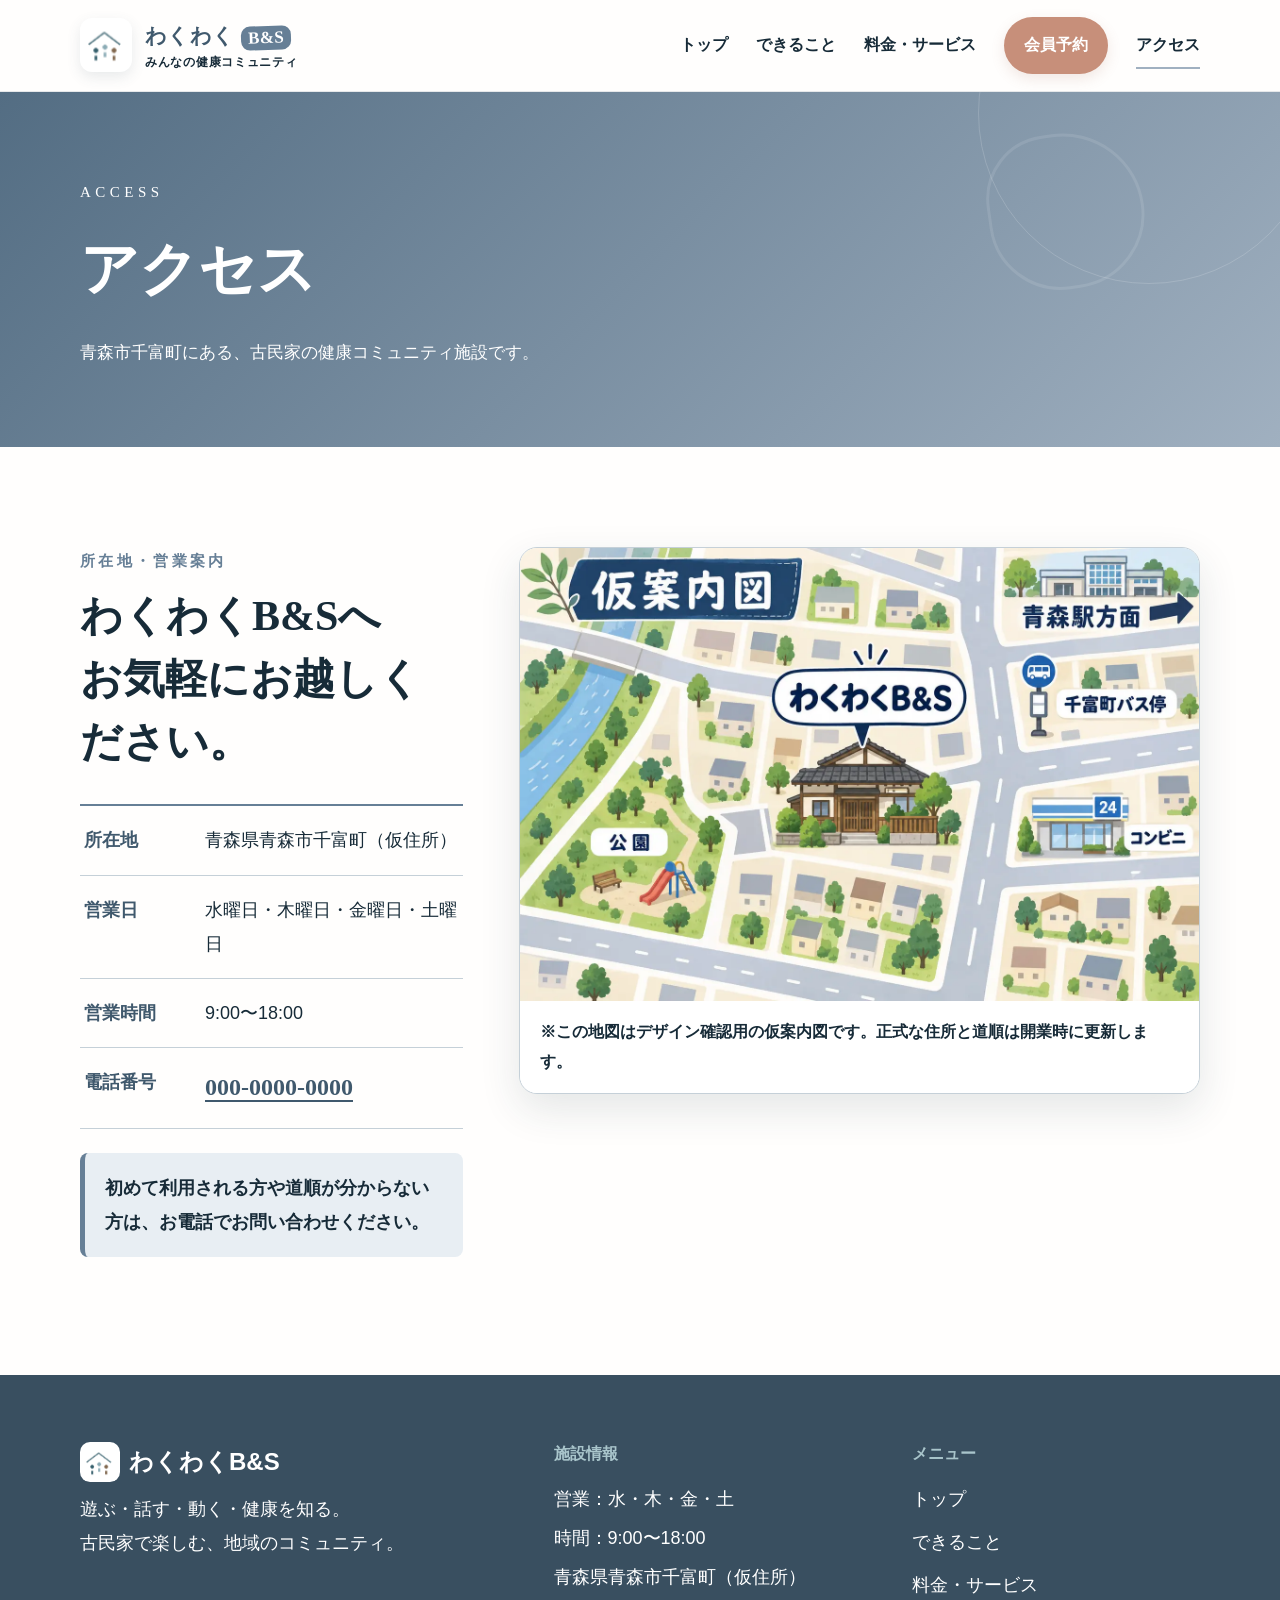
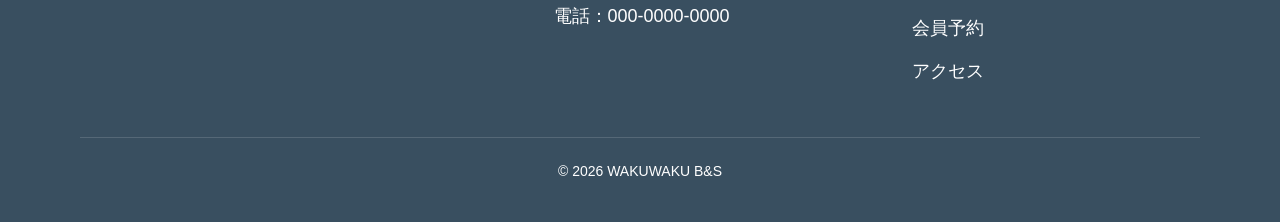
==== access.html @ cbdeb1fb "v3" ====
<!doctype html><html lang="ja"><head><meta charset="utf-8"><meta name="viewport" content="width=device-width,initial-scale=1"><meta name="description" content="わくわくB&Sへのアクセス、所在地、営業日時のご案内。"><title>アクセス｜わくわくB&S</title><link rel="icon" type="image/png" href="images/logo.png"><link rel="stylesheet" href="css/style.css"></head><body data-page="access"><a class="skip-link" href="#main">本文へ移動</a><header id="siteHeader"></header><main id="main">
  <section class="page-hero"><div class="wrap"><p>ACCESS</p><h1>アクセス</h1><span>青森市千富町にある、古民家の健康コミュニティ施設です。</span></div></section>
  <section class="section wrap access-layout">
    <div class="access-copy"><p class="eyebrow">所在地・営業案内</p><h2>わくわくB&Sへ<br>お気軽にお越しください。</h2>
      <dl class="access-info"><div><dt>所在地</dt><dd>青森県青森市千富町（仮住所）</dd></div><div><dt>営業日</dt><dd>水曜日・木曜日・金曜日・土曜日</dd></div><div><dt>営業時間</dt><dd>9:00〜18:00</dd></div><div><dt>電話番号</dt><dd><a class="access-phone" href="tel:0000000000">000-0000-0000</a></dd></div></dl>
      <p class="access-note">初めて利用される方や道順が分からない方は、お電話でお問い合わせください。</p>
    </div>
    <figure class="access-map"><img src="images/access-map.webp" alt="わくわくB&Sの仮案内図。青森駅方面、千富町バス停、コンビニ、公園を目印として表示"><figcaption>※この地図はデザイン確認用の仮案内図です。正式な住所と道順は開業時に更新します。</figcaption></figure>
  </section>
</main><footer id="siteFooter"></footer><script src="js/main.js"></script></body></html>
---- css/style.css ----
:root{--blue:#6f9faf;--blue-dark:#315e6d;--blue-deep:#214653;--blue-pale:#dcebee;--cream:#f6f1e7;--paper:#fffdf8;--brown:#694f3c;--ink:#26363a;--muted:#657579;--line:#d9dedb;--radius:18px;--shadow:0 15px 40px rgba(36,58,63,.12);--wrap:min(1120px,calc(100% - 40px))}*{box-sizing:border-box}html{scroll-behavior:smooth}body{margin:0;color:var(--ink);background:var(--paper);font-family:"Yu Gothic","Hiragino Kaku Gothic ProN",Meiryo,sans-serif;font-size:16px;line-height:1.8}img{max-width:100%;display:block}a{color:inherit;text-decoration:none}button,input,select,textarea{font:inherit}.wrap{width:var(--wrap);margin-inline:auto}.skip-link{position:fixed;z-index:999;left:16px;top:-80px;background:#fff;padding:12px 18px}.skip-link:focus{top:12px}.site-header{height:92px;background:rgba(255,253,248,.96);display:flex;align-items:center;position:relative;z-index:50;border-bottom:1px solid rgba(49,94,109,.1)}.header-inner{width:var(--wrap);margin:auto;display:flex;align-items:center;gap:32px}.logo{display:flex;align-items:center;gap:11px;margin-right:auto;color:var(--blue-deep)}.logo-mark{width:45px;height:45px;border-radius:14px;background:var(--blue);display:grid;place-items:center;color:#fff;font-weight:700;font-size:21px}.logo strong{font-size:20px;letter-spacing:.03em}.logo small{display:block;font-size:10px;color:var(--muted);line-height:1.2;letter-spacing:.08em}.global-nav{display:flex;align-items:center;gap:28px}.global-nav a{font-weight:700;font-size:15px;position:relative;white-space:nowrap}.global-nav a::after{content:"";height:2px;background:var(--blue);position:absolute;left:0;right:100%;bottom:-8px;transition:.25s}.global-nav a:hover::after,.global-nav a[aria-current="page"]::after{right:0}.header-reserve{background:var(--blue-dark);color:#fff!important;padding:13px 20px;border-radius:999px}.header-reserve::after{display:none}.menu-toggle{display:none;border:0;background:transparent;width:48px;height:48px;font-size:24px}.hero{height:calc(100vh - 92px);min-height:650px;max-height:820px;position:relative;overflow:hidden;background:#244}.hero-slide{position:absolute;inset:0;opacity:0;visibility:hidden;transform:scale(1.03);transition:opacity .9s,transform 6s;background-image:linear-gradient(90deg,rgba(16,34,38,.7) 0%,rgba(17,38,43,.32) 43%,rgba(17,38,43,0) 72%),var(--hero);background-size:cover;background-position:center}.hero-slide.is-active{opacity:1;visibility:visible;transform:scale(1)}.hero-copy{width:var(--wrap);margin:auto;padding-top:clamp(130px,19vh,200px);color:#fff}.hero-kicker{font-family:Georgia,serif;font-size:14px;letter-spacing:.35em;margin:0 0 20px;color:#d7eef3}.hero-copy h1,.hero-copy h2{font-family:"Yu Mincho","Hiragino Mincho ProN",serif;font-size:clamp(40px,5vw,68px);font-weight:600;line-height:1.35;letter-spacing:.05em;margin:0 0 22px;text-shadow:0 2px 15px rgba(0,0,0,.25)}.hero-copy p:last-child{font-size:18px;font-weight:600;letter-spacing:.04em}.hero-controls{position:absolute;z-index:3;left:50%;bottom:98px;transform:translateX(-50%);display:flex;align-items:center;gap:18px;color:#fff}.hero-arrow{border:1px solid rgba(255,255,255,.65);width:44px;height:44px;border-radius:50%;background:rgba(18,45,53,.25);color:#fff;font-size:27px;line-height:1;cursor:pointer}.hero-dots{display:flex;gap:9px}.hero-dots button{width:11px;height:11px;border:1px solid #fff;border-radius:50%;background:transparent;padding:0;cursor:pointer}.hero-dots button[aria-selected="true"]{background:#fff}.hero-quick{position:absolute;z-index:4;right:0;bottom:0;display:grid;grid-template-columns:180px 180px 260px;min-height:82px}.hero-quick>div{background:rgba(255,253,248,.94);padding:13px 24px;border-right:1px solid var(--line)}.hero-quick span{display:block;font-size:12px;color:var(--muted)}.hero-quick strong{font-size:16px}.hero-quick>a{display:flex;align-items:center;justify-content:center;gap:24px;background:var(--blue-dark);color:#fff;font-weight:700;font-size:17px}.section{padding:100px 0}.section-heading{margin-bottom:48px}.section-heading p,.eyebrow{margin:0 0 7px;color:var(--blue-dark);font-family:Georgia,serif;font-weight:700;font-size:13px;letter-spacing:.22em}.section-heading h2{font-family:"Yu Mincho","Hiragino Mincho ProN",serif;font-size:clamp(28px,3.2vw,42px);font-weight:600;margin:0;line-height:1.4}.intro-grid{display:grid;grid-template-columns:.8fr 1.2fr;gap:80px;align-items:center}.intro-copy .lead{font-family:"Yu Mincho","Hiragino Mincho ProN",serif;font-size:clamp(28px,3.5vw,46px);font-weight:600;line-height:1.45;margin:0 0 26px}.intro-copy .lead em{color:var(--blue-dark);font-style:normal}.intro-copy>p:not(.lead){color:var(--muted)}.text-link{display:inline-flex;gap:22px;margin-top:15px;color:var(--blue-dark);font-weight:700;border-bottom:1px solid var(--blue);padding-bottom:6px}.four-values{display:grid;grid-template-columns:1fr 1fr;gap:14px}.four-values article{background:var(--cream);padding:30px;border-radius:var(--radius);min-height:190px}.four-values article:nth-child(2),.four-values article:nth-child(3){background:var(--blue-pale)}.four-values b{display:grid;place-items:center;width:44px;height:44px;border-radius:50%;background:var(--blue-dark);color:#fff;font-family:serif;font-size:20px}.four-values h3{margin:14px 0 0;font-size:18px}.four-values p{margin:0;color:var(--muted);font-size:14px}.activity-preview{background:var(--blue-deep);color:#fff;position:relative}.section-heading.light p{color:#b9d8df}.activity-cards{display:grid;grid-template-columns:repeat(3,1fr);gap:20px}.activity-cards article{padding:38px 32px;background:rgba(255,255,255,.08);border:1px solid rgba(255,255,255,.16);border-radius:var(--radius)}.activity-cards span{font-family:Georgia,serif;color:#a9ced6}.activity-cards h3{font-size:21px;margin:14px 0 10px}.activity-cards p{color:#d5e2e4}.center{text-align:center;margin:44px 0 0}.button{display:inline-flex;align-items:center;justify-content:center;min-height:58px;padding:14px 30px;border-radius:999px;border:0;background:var(--blue-dark);color:#fff;font-weight:700;cursor:pointer;box-shadow:0 8px 20px rgba(30,69,80,.18)}.button:hover{background:var(--blue-deep)}.button-light{background:#fff;color:var(--blue-deep)}.news-list{border-top:1px solid var(--line)}.news-list a{display:grid;grid-template-columns:120px 100px 1fr 30px;align-items:center;gap:18px;padding:23px 8px;border-bottom:1px solid var(--line)}.news-list time{font-family:Georgia,serif;color:var(--muted)}.tag{font-size:12px;text-align:center;padding:2px 8px;border:1px solid var(--blue);color:var(--blue-dark);border-radius:999px}.news-list i{font-style:normal;color:var(--blue-dark)}.visit-cta{background:var(--cream);padding:64px 0;border-block:1px solid #e7ddca}.visit-grid{display:flex;align-items:center;justify-content:space-between;gap:40px}.visit-grid p{margin:0;color:var(--blue-dark);font-weight:700}.visit-grid h2{font-family:"Yu Mincho",serif;font-size:34px;margin:5px 0}.visit-grid span{color:var(--muted)}.site-footer{background:#1e363e;color:#dbe5e7;padding:64px 0 24px}.footer-grid{display:grid;grid-template-columns:1.4fr 1fr 1fr;gap:70px}.footer-logo{font-size:24px;font-weight:700;color:#fff}.footer-grid h3{font-size:14px;color:#a9c5cb;margin:0 0 12px}.footer-grid p{margin:0 0 5px}.footer-links{display:grid;gap:9px}.copyright{text-align:center;border-top:1px solid rgba(255,255,255,.14);padding-top:20px;margin-top:48px;font-size:12px;color:#99b0b5}.page-hero{background:linear-gradient(135deg,var(--blue-deep),var(--blue-dark));color:#fff;padding:86px 0 78px;position:relative;overflow:hidden}.page-hero::after{content:"";position:absolute;width:340px;height:340px;border:1px solid rgba(255,255,255,.16);border-radius:50%;right:-40px;top:-150px}.page-hero p{font-family:Georgia,serif;letter-spacing:.3em;color:#b7d8df;margin:0}.page-hero h1{font-family:"Yu Mincho",serif;font-size:clamp(38px,5vw,58px);margin:8px 0 10px}.page-hero span{color:#d9e7e9}.page-intro{max-width:760px;margin:0 auto 68px;text-align:center}.page-intro h2{font-family:"Yu Mincho",serif;font-size:clamp(30px,4vw,44px);line-height:1.5;margin:10px 0 18px}.page-intro>p:last-child{color:var(--muted)}.feature-list{display:grid;gap:22px}.feature-list article{display:grid;grid-template-columns:100px 1fr;gap:24px;padding:38px 42px;background:#fff;border:1px solid var(--line);border-radius:var(--radius);box-shadow:0 8px 24px rgba(37,64,70,.05)}.feature-number{font-family:Georgia,serif;font-size:38px;color:var(--blue)}.feature-list h3{font-size:28px;margin:0 0 10px}.feature-list p{color:var(--muted)}.chip-list{display:flex;flex-wrap:wrap;gap:8px;list-style:none;padding:0;margin:16px 0 0}.chip-list li{background:var(--blue-pale);color:var(--blue-deep);padding:5px 13px;border-radius:999px;font-size:14px}.price-grid{display:grid;grid-template-columns:repeat(3,1fr);gap:20px;align-items:stretch;margin-bottom:28px}.price-grid article{position:relative;text-align:center;border:1px solid var(--line);border-radius:var(--radius);padding:38px 20px;background:#fff}.price-grid article.recommended{border:3px solid var(--blue);transform:translateY(-10px)}.price-grid article>b{position:absolute;top:-15px;left:50%;transform:translateX(-50%);background:var(--blue);color:#fff;padding:3px 18px;border-radius:999px;font-size:13px}.price-grid span{color:var(--muted);font-size:14px}.price-grid h3{margin:7px 0;font-size:22px}.price-grid strong{font-family:Georgia,serif;color:var(--blue-dark);font-size:44px}.price-grid small{font-family:inherit;font-size:16px}.member-card{display:grid;grid-template-columns:1.1fr .9fr;gap:50px;align-items:center;padding:40px 46px;border-radius:var(--radius);background:var(--blue-deep);color:#fff}.member-card h2{font-size:32px;margin:0}.member-card p{color:#cfdee1}.member-price{text-align:right}.member-price strong{display:block;font-size:32px}.member-price small{font-size:15px}.member-price span{color:#bad0d5}.note{text-align:center;color:var(--muted);font-size:14px}.services{background:var(--cream)}.service-grid{display:grid;grid-template-columns:repeat(4,1fr);gap:16px}.service-grid article{background:#fff;padding:30px 24px;border-radius:var(--radius)}.service-grid>article>span{font-size:30px}.service-grid h3{font-size:18px}.service-grid p{color:var(--muted);font-size:15px}.form-layout,.contact-layout{display:grid;grid-template-columns:340px 1fr;gap:60px;align-items:start}.form-guide{position:sticky;top:30px}.form-guide h2{font-family:"Yu Mincho",serif;font-size:34px}.form-guide ol{list-style:none;padding:0;margin:30px 0}.form-guide li{display:flex;gap:14px;margin:20px 0}.form-guide li>b{display:grid;place-items:center;flex:0 0 34px;height:34px;border-radius:50%;background:var(--blue);color:#fff}.form-guide li strong,.form-guide li small{display:block}.form-guide li small{color:var(--muted)}.mini-info{padding:20px;background:var(--blue-pale);border-radius:14px}.mini-info p{margin:5px 0 0}.main-form{background:#fff;border:1px solid var(--line);border-radius:var(--radius);padding:40px;box-shadow:var(--shadow)}.main-form fieldset{border:0;padding:0;margin:0 0 28px}.main-form legend,.main-form>fieldset>legend{font-weight:700;margin-bottom:10px}.radio-row{display:flex;gap:12px}.radio-row label{flex:1;border:1px solid var(--line);padding:14px;border-radius:12px}.field-grid{display:grid;grid-template-columns:1fr 1fr;gap:22px}.field-grid>label{display:grid;gap:6px;font-weight:700}.field-grid .wide{grid-column:1/-1}.field-grid input,.field-grid select,.field-grid textarea{width:100%;border:1px solid #bcc9ca;border-radius:10px;padding:13px 14px;background:#fff}.field-grid input:focus,.field-grid select:focus,.field-grid textarea:focus{outline:3px solid rgba(111,159,175,.25);border-color:var(--blue-dark)}.field-grid em{display:inline;color:#fff;background:#b85a52;border-radius:4px;padding:1px 6px;font-size:11px;font-style:normal;margin-left:5px}.checks{display:flex!important;flex-wrap:wrap;gap:10px 22px}.checks label{font-weight:400}.privacy-note{background:var(--cream);padding:14px 16px;border-radius:10px;color:var(--muted);font-size:14px}.form-button{width:100%}.form-status{text-align:center;color:var(--blue-dark);font-weight:700}.contact-info{padding:30px;background:var(--blue-pale);border-radius:var(--radius)}.phone{display:block;font-family:Georgia,serif;font-size:36px;color:var(--blue-deep);font-weight:700;line-height:1.3}.contact-info dl{margin:30px 0 0}.contact-info dl>div{border-top:1px solid rgba(49,94,109,.2);padding:16px 0}.contact-info dt{font-weight:700}.contact-info dd{margin:3px 0 0;color:var(--muted)}
@media(max-width:960px){.site-header{height:76px}.menu-toggle{display:block}.global-nav{display:none;position:absolute;top:76px;left:0;right:0;background:var(--paper);padding:20px;box-shadow:var(--shadow);flex-direction:column;align-items:stretch}.global-nav.is-open{display:flex}.global-nav a{padding:8px}.hero{height:730px;min-height:0}.hero-slide{background-image:linear-gradient(90deg,rgba(16,34,38,.72),rgba(17,38,43,.12)),var(--hero)}.hero-copy{padding-top:160px}.hero-quick{grid-template-columns:1fr 1fr;left:20px;right:20px}.hero-quick>a{grid-column:1/-1;min-height:58px}.intro-grid{grid-template-columns:1fr;gap:40px}.activity-cards,.price-grid{grid-template-columns:1fr}.price-grid article.recommended{transform:none}.service-grid{grid-template-columns:1fr 1fr}.form-layout,.contact-layout{grid-template-columns:1fr}.form-guide{position:static}.footer-grid{grid-template-columns:1fr 1fr}.footer-grid>div:first-child{grid-column:1/-1}}
@media(max-width:640px){:root{--wrap:calc(100% - 32px)}body{font-size:16px}.logo small{display:none}.logo strong{font-size:17px}.hero{height:690px}.hero-slide{background-position:60% center}.hero-copy{padding-top:110px}.hero-copy h1,.hero-copy h2{font-size:36px}.hero-copy p:last-child{font-size:15px;max-width:300px}.hero-controls{bottom:168px}.hero-quick{grid-template-columns:1fr 1fr;left:0;right:0}.hero-quick>div{padding:10px 14px}.hero-quick strong{font-size:14px}.section{padding:72px 0}.four-values{grid-template-columns:1fr 1fr}.four-values article{padding:20px;min-height:165px}.activity-cards{grid-template-columns:1fr}.news-list a{grid-template-columns:105px 1fr;gap:6px 10px}.news-list .tag{grid-column:2}.news-list strong{grid-column:1/-1}.news-list i{display:none}.visit-grid{align-items:flex-start;flex-direction:column}.visit-grid h2{font-size:28px}.visit-grid .button{width:100%}.footer-grid{grid-template-columns:1fr;gap:36px}.footer-grid>div:first-child{grid-column:auto}.page-hero{padding:60px 0}.feature-list article{grid-template-columns:1fr;padding:28px 24px}.feature-number{font-size:28px}.member-card{grid-template-columns:1fr;padding:30px 24px}.member-price{text-align:left}.service-grid{grid-template-columns:1fr}.field-grid{grid-template-columns:1fr}.main-form{padding:26px 20px}.radio-row{flex-direction:column}.form-layout,.contact-layout{gap:35px}.phone{font-size:30px}}
@media(prefers-reduced-motion:reduce){*,*::before,*::after{scroll-behavior:auto!important;transition:none!important;animation:none!important}}

/* Ver.2 visual refinement: soft blue identity, readable type, gentle accents */
:root{
  --blue:#A0B0C0;
  --blue-dark:#667f96;
  --blue-deep:#40596d;
  --blue-pale:#e8eef3;
  --accent:#c78f7a;
  --accent-dark:#a96f5b;
  --accent-pale:#f4e8e2;
  --cream:#f5f2ec;
  --ink:#2f3e49;
  --muted:#586b78;
  --line:#d6dee4;
}

body{font-size:17px;background:#fffefd}
.site-header{background:rgba(255,254,253,.97);border-bottom-color:rgba(64,89,109,.13)}
.logo{gap:13px}
.logo-mark{width:52px;height:54px;border-radius:12px;background:#fff;box-shadow:0 5px 14px rgba(64,89,109,.12);overflow:hidden;padding:4px;flex:0 0 auto}
.logo-mark img{width:100%;height:100%;object-fit:contain}
.logo-type{display:block}
.logo-type strong{font-size:21px;line-height:1.25;letter-spacing:.02em;font-weight:800}
.logo-type strong em{display:inline-block;font-style:normal;color:#fff;background:var(--blue-dark);padding:1px 7px 2px;border-radius:9px;font-family:Georgia,serif;font-size:17px;transform:rotate(-2deg)}
.logo-type small{display:block!important;font-size:12px;line-height:1.35;letter-spacing:.06em;color:var(--muted);font-weight:700}
.global-nav a{font-size:16px}
.header-reserve{background:var(--accent)!important;color:#fff!important;box-shadow:0 5px 14px rgba(169,111,91,.16)}
.header-reserve:hover{background:var(--accent-dark)!important}
.hero-kicker{font-size:15px}
.hero-copy p:last-child{font-size:19px}
.hero-quick span{font-size:14px}
.hero-quick>a{background:var(--accent);font-size:18px}
.hero-quick>a:hover{background:var(--accent-dark)}
.section-heading{position:relative;padding-left:62px}
.section-heading::before{content:"";position:absolute;left:0;top:1px;width:44px;height:44px;border-radius:15px;background:#fff url('../images/logo.png') center/35px auto no-repeat;box-shadow:8px 8px 0 var(--blue-pale);transform:rotate(-3deg)}
.section-heading p,.eyebrow{font-size:15px}
.four-values article{position:relative;overflow:hidden;border:1px solid rgba(102,127,150,.08)}
.four-values article::after{content:"";position:absolute;width:54px;height:54px;border:2px dotted rgba(102,127,150,.24);border-radius:50%;right:-13px;bottom:-13px}
.four-values p{font-size:16px}
.activity-cards span{font-size:15px}
.activity-cards p{font-size:16px}
.tag{font-size:14px;padding:3px 10px}
.visit-cta a[href="reservation.html"].button{background:var(--accent);box-shadow:0 8px 20px rgba(169,111,91,.16)}
.visit-cta a[href="reservation.html"].button:hover{background:var(--accent-dark)}
.site-footer{background:#394f60}
.footer-logo{display:inline-flex;align-items:center;gap:9px}
.footer-logo-mark{display:grid;place-items:center;width:40px;height:40px;border-radius:10px;background:#fff;padding:3px;overflow:hidden}
.footer-logo-mark img{width:100%;height:100%;object-fit:contain}
.footer-grid h3{font-size:16px}
.copyright{font-size:14px}
.page-hero{background:linear-gradient(135deg,#536d83,var(--blue))}
.page-hero .wrap{position:relative;z-index:1}
.page-hero .wrap::before{content:"";position:absolute;right:5%;top:-45px;width:150px;height:150px;border:3px solid rgba(255,255,255,.1);border-radius:44% 56% 51% 49%;transform:rotate(-8deg)}
.page-hero p{font-size:15px;color:#edf3f7}
.page-hero span{font-size:17px;color:#fff}
.price-grid span,.note{font-size:15px}
.price-grid article>b{font-size:14px}
.service-grid p{font-size:16px}
.form-guide li small{font-size:15px}
.privacy-note{font-size:15px}
.field-grid em{font-size:13px}
body[data-page="reservation"] .form-button{background:var(--accent);box-shadow:0 8px 20px rgba(169,111,91,.18)}
body[data-page="reservation"] .form-button:hover{background:var(--accent-dark)}
.main-form em{background:var(--accent-dark)}

/* Readability and production content */
body{font-size:18px;line-height:1.9}
.intro-copy>p:not(.lead),.page-intro>p:last-child,.feature-list p,.activity-cards p,.service-grid p,.member-card p,.contact-info,.main-form,.footer-grid p{font-size:18px}
.four-values p{font-size:17px}
.four-values h3,.service-grid h3{font-size:20px}
.news-list strong{font-size:18px}
.news-list time{font-size:16px}
.chip-list li{font-size:16px;padding:7px 15px}
.field-grid input,.field-grid select,.field-grid textarea{font-size:18px;min-height:54px}
.field-grid textarea{min-height:150px}
.privacy-note,.system-note,.remaining{font-size:16px;line-height:1.8}
.remaining{display:block;margin-top:4px;color:var(--blue-deep);font-weight:700}
.system-note{padding:14px 16px;border-left:4px solid var(--blue);background:var(--blue-pale);border-radius:6px;color:var(--ink)}

/* Lightweight slideshow: opacity only, no continuous zoom */
.hero-slide{transform:none;transition:opacity .45s ease;will-change:opacity}
.hero-slide.is-active{transform:none}

/* Primary differentiator */
.nurse-feature{background:var(--accent-pale);padding:62px 0;border-block:1px solid rgba(169,111,91,.16)}
.nurse-feature-inner{display:grid;grid-template-columns:220px 1fr;gap:58px;align-items:center}
.nurse-feature-label{display:grid;place-items:center;text-align:center;min-height:150px;padding:22px;border-radius:50%;background:#fff;border:2px solid rgba(199,143,122,.32);box-shadow:14px 10px 0 rgba(199,143,122,.12)}
.nurse-feature-label span{font-family:Georgia,serif;letter-spacing:.14em;font-size:14px;color:var(--accent-dark)}
.nurse-feature-label strong{font-size:21px;color:var(--blue-deep)}
.nurse-feature h2{font-family:"Yu Mincho","Hiragino Mincho ProN",serif;font-size:clamp(28px,3.2vw,40px);line-height:1.55;margin:0 0 14px}
.nurse-feature p{font-size:18px;margin:0;color:var(--muted)}

/* Four activity cards */
.activity-cards{grid-template-columns:repeat(2,1fr)}
.activity-cards article{min-height:240px}
.activity-cards h3{font-size:24px}

/* Member-only reservation */
.first-user-notice{padding:24px;background:var(--accent-pale);border-radius:var(--radius);border:1px solid rgba(169,111,91,.18)}
.first-user-notice h2{font-size:30px;margin:4px 0 12px}
.first-user-notice p{font-size:17px;margin:0}
.guide-phone{display:inline-block;margin-top:14px;color:var(--accent-dark);font-family:Georgia,serif;font-size:26px;font-weight:700;text-decoration:underline;text-underline-offset:5px}
.form-guide ol{margin-top:34px}
.form-guide li strong{font-size:18px}
.form-guide li small{font-size:16px}
.main-form select:disabled,.main-form input:disabled{background:#eef1f3;color:#6f7a80;cursor:not-allowed}
.form-status{font-size:17px;min-height:1.8em}

@media(max-width:640px){
  .logo-mark{width:44px;height:44px;border-radius:15px}
  .logo-mark>span{font-size:20px}
  .logo-type strong{font-size:17px}
  .logo-type strong em{font-size:14px;padding-inline:5px}
  .logo-type small{font-size:12px!important}
  .section-heading{padding-left:54px}
  .section-heading::before{width:38px;height:38px;font-size:17px}
  .hero-copy p:last-child{font-size:17px}
  .page-hero .wrap::before{font-size:100px;right:0}
  body{font-size:18px}
  .nurse-feature-inner{grid-template-columns:1fr;gap:28px}
  .nurse-feature-label{width:170px;min-height:130px;margin-inline:auto}
  .activity-cards{grid-template-columns:1fr}
  .activity-cards article{min-height:0}
  .intro-copy>p:not(.lead),.page-intro>p:last-child,.feature-list p,.activity-cards p,.service-grid p,.member-card p,.contact-info,.main-form,.footer-grid p{font-size:18px}
}

/* Ver.3: high-contrast readable typography */
:root{--ink:#172b38;--muted:#172b38;--line:#c5d0d8}
body{color:var(--ink);font-family:"BIZ UDPGothic","Yu Gothic Medium","Yu Gothic",Meiryo,sans-serif;font-weight:500}
p,li,dd,dt,small,span{color:inherit}
.intro-copy>p:not(.lead),.page-intro>p:last-child,.feature-list p,.four-values p,
.service-grid p,.member-card p,.nurse-feature p,.visit-grid span,.form-guide li small,
.price-grid span,.note,.contact-info dd,.privacy-note,.copyright{color:var(--ink)}
.activity-cards p,.site-footer p,.site-footer a,.site-footer .copyright{color:#fff}
.member-card p,.member-price span,.page-hero p,.page-hero span{color:#fff}
.hero-quick span{color:var(--ink)}
.service-grid>article>span{display:block;font-size:90px;line-height:1;margin-bottom:22px}

/* Access */
.access-layout{display:grid;grid-template-columns:minmax(300px,.72fr) minmax(0,1.28fr);gap:56px;align-items:start}
.access-copy h2{font-family:"Yu Mincho","Hiragino Mincho ProN",serif;font-size:clamp(30px,3.5vw,42px);line-height:1.5;margin:10px 0 30px}
.access-info{margin:0;border-top:2px solid var(--blue-dark)}
.access-info>div{display:grid;grid-template-columns:105px 1fr;gap:16px;padding:17px 4px;border-bottom:1px solid var(--line)}
.access-info dt{font-weight:800;color:var(--blue-deep)}
.access-info dd{margin:0}
.access-phone{font-family:Georgia,serif;font-weight:800;font-size:24px;color:var(--blue-deep);text-decoration:underline;text-underline-offset:5px}
.access-note{margin-top:24px;padding:18px 20px;background:var(--blue-pale);border-left:5px solid var(--blue-dark);border-radius:8px;font-weight:700}
.access-map{margin:0;background:#fff;border:1px solid var(--line);border-radius:var(--radius);overflow:hidden;box-shadow:var(--shadow)}
.access-map img{width:100%;height:auto}
.access-map figcaption{padding:16px 20px;font-size:16px;font-weight:700;color:var(--ink);background:#fff}
@media(max-width:960px){.access-layout{grid-template-columns:1fr}.access-map{max-width:760px}}
@media(max-width:640px){.service-grid>article>span{font-size:78px}.access-info>div{grid-template-columns:1fr;gap:2px}}
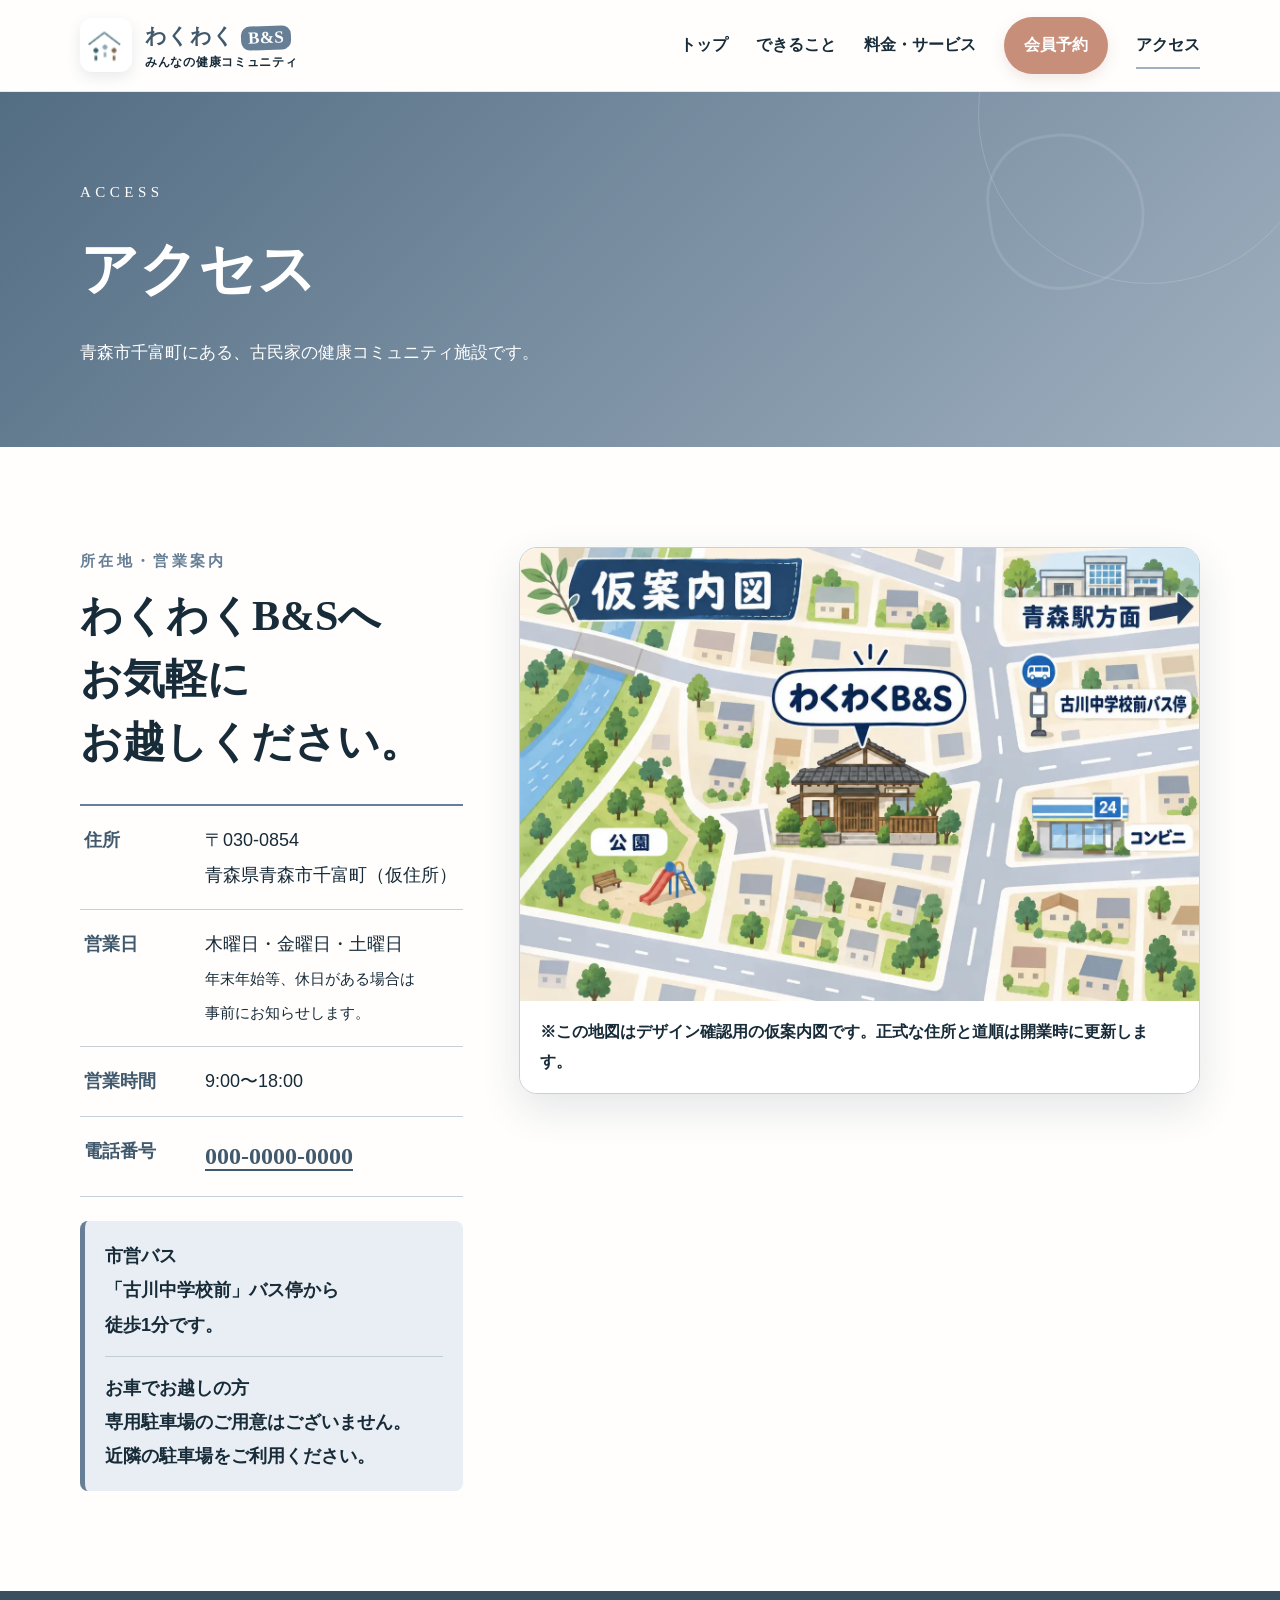
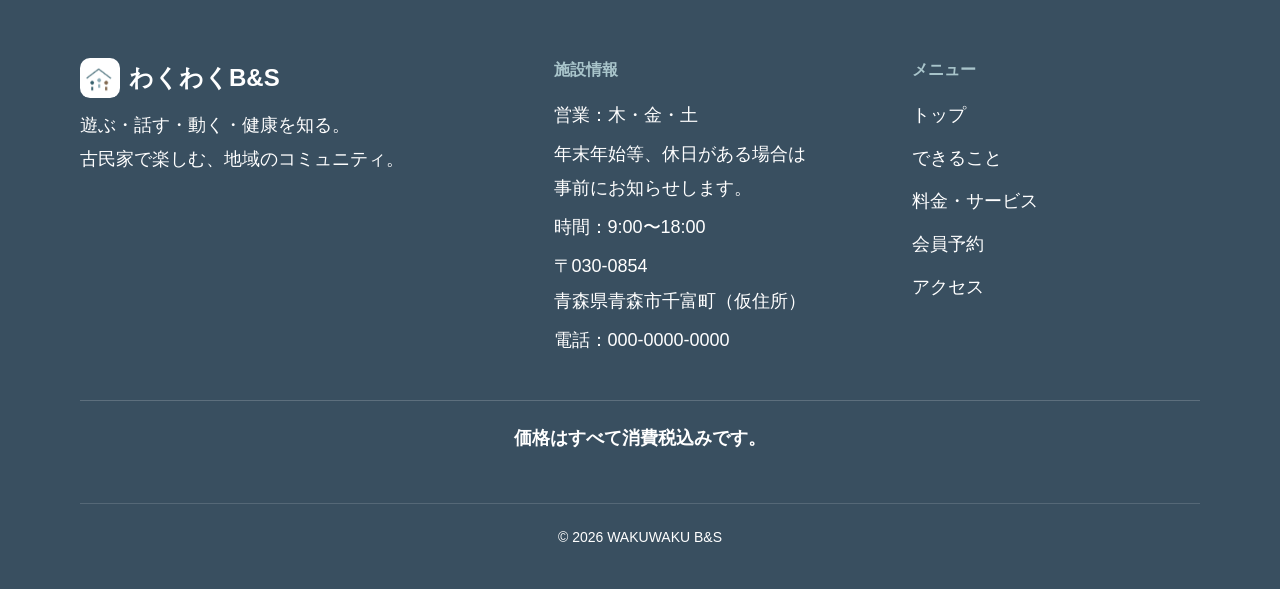
==== commit 3f3afccf: "v4" ====
--- a/access.html
+++ b/access.html
@@ -2,9 +2,9 @@
   <section class="page-hero"><div class="wrap"><p>ACCESS</p><h1>アクセス</h1><span>青森市千富町にある、古民家の健康コミュニティ施設です。</span></div></section>
   <section class="section wrap access-layout">
     <div class="access-copy"><p class="eyebrow">所在地・営業案内</p><h2>わくわくB&Sへ<br>お気軽にお越しください。</h2>
-      <dl class="access-info"><div><dt>所在地</dt><dd>青森県青森市千富町（仮住所）</dd></div><div><dt>営業日</dt><dd>水曜日・木曜日・金曜日・土曜日</dd></div><div><dt>営業時間</dt><dd>9:00〜18:00</dd></div><div><dt>電話番号</dt><dd><a class="access-phone" href="tel:0000000000">000-0000-0000</a></dd></div></dl>
-      <p class="access-note">初めて利用される方や道順が分からない方は、お電話でお問い合わせください。</p>
+      <dl class="access-info"><div><dt>住所</dt><dd>〒030-0854　青森県青森市千富町（仮住所）</dd></div><div><dt>営業日</dt><dd>木曜日・金曜日・土曜日<br><small>年末年始等、休日がある場合は事前にお知らせします。</small></dd></div><div><dt>営業時間</dt><dd>9:00〜18:00</dd></div><div><dt>電話番号</dt><dd><a class="access-phone" href="tel:0000000000">000-0000-0000</a></dd></div></dl>
+      <div class="access-note"><p><strong>市営バス</strong><br>「古川中学校前」バス停から徒歩1分です。</p><p><strong>お車でお越しの方</strong><br>専用駐車場のご用意はございません。近隣の駐車場をご利用ください。</p></div>
     </div>
-    <figure class="access-map"><img src="images/access-map.webp" alt="わくわくB&Sの仮案内図。青森駅方面、千富町バス停、コンビニ、公園を目印として表示"><figcaption>※この地図はデザイン確認用の仮案内図です。正式な住所と道順は開業時に更新します。</figcaption></figure>
+    <figure class="access-map"><img src="images/access-map-v2.webp" alt="わくわくB&Sの仮案内図。青森駅方面、古川中学校前バス停、コンビニ、公園を目印として表示"><figcaption>※この地図はデザイン確認用の仮案内図です。正式な住所と道順は開業時に更新します。</figcaption></figure>
   </section>
 </main><footer id="siteFooter"></footer><script src="js/main.js"></script></body></html>
--- a/css/style.css
+++ b/css/style.css
@@ -154,3 +154,69 @@
 .access-map figcaption{padding:16px 20px;font-size:16px;font-weight:700;color:var(--ink);background:#fff}
 @media(max-width:960px){.access-layout{grid-template-columns:1fr}.access-map{max-width:760px}}
 @media(max-width:640px){.service-grid>article>span{font-size:78px}.access-info>div{grid-template-columns:1fr;gap:2px}}
+
+/* Ver.4: schedule, navigation, news and device-consistent icons */
+h1,h2,h3,strong{word-break:auto-phrase;text-wrap:balance}
+p,dd,li{word-break:auto-phrase;text-wrap:pretty}
+.about-brand{display:flex;align-items:center;gap:14px;margin-bottom:24px}
+.about-brand img{width:72px;height:72px;object-fit:contain;background:#fff;border-radius:18px;padding:6px;box-shadow:8px 8px 0 var(--blue-pale)}
+.about-brand strong{font-size:26px;color:var(--blue-deep)}
+.about-brand em{font-style:normal;color:#fff;background:var(--blue-dark);border-radius:10px;padding:2px 8px;font-family:Georgia,serif}
+.hero-quick small{display:block;margin-top:2px;font-size:11px;line-height:1.35;color:var(--ink)}
+.four-values b{width:68px;height:68px;font-size:31px;box-shadow:0 8px 18px rgba(64,89,109,.2)}
+.four-values h3{font-size:22px}
+.activity-kicker{font-size:30px!important;letter-spacing:.08em}
+
+.news-item{border-bottom:1px solid var(--line);cursor:pointer;outline:none}
+.news-item:focus-visible{outline:3px solid rgba(102,127,150,.38);outline-offset:3px;border-radius:8px}
+.news-summary{display:grid;grid-template-columns:120px 100px 1fr 30px;align-items:center;gap:18px;padding:23px 8px}
+.news-summary time{font-family:Georgia,serif;font-size:16px;color:var(--ink)}
+.news-summary strong{font-size:18px}
+.news-summary i{font-style:normal;color:var(--blue-deep);font-size:25px;font-weight:800;transition:transform .25s}
+.news-detail{display:grid;grid-template-rows:0fr;background:var(--blue-pale);transition:grid-template-rows .25s ease}
+.news-detail p{overflow:hidden;margin:0;padding-inline:28px;font-size:17px;line-height:1.8}
+.news-item:is(:hover,.is-open) .news-detail{grid-template-rows:1fr}
+.news-item:is(:hover,.is-open) .news-detail p{padding-block:18px 22px}
+.news-item:is(:hover,.is-open) .news-summary i{transform:rotate(45deg)}
+
+.service-icon{display:block;width:90px;height:90px;margin-bottom:22px;fill:none;stroke:var(--blue-deep);stroke-width:3;stroke-linecap:round;stroke-linejoin:round}
+.price-notices{display:grid;grid-template-columns:1fr 1fr;gap:16px;margin-top:22px}
+.price-notices p{margin:0;padding:20px 22px;background:var(--blue-pale);border-left:5px solid var(--blue-dark);border-radius:10px;font-size:17px}
+.price-notices strong{display:block;color:var(--blue-deep);font-size:19px}
+.footer-tax{text-align:center;margin:38px 0 0!important;padding-top:20px;border-top:1px solid rgba(255,255,255,.18);font-weight:700}
+.access-note p{margin:0}
+.access-note p+p{margin-top:14px;padding-top:14px;border-top:1px solid rgba(64,89,109,.22)}
+
+@media(max-width:960px){
+  .site-header{height:auto;min-height:76px}
+  .header-inner{flex-wrap:wrap;padding:10px 0 12px;gap:8px 20px}
+  .menu-toggle{display:none}
+  .global-nav,.global-nav.is-open{position:static;display:flex;width:100%;padding:8px 0 0;box-shadow:none;flex-direction:row;flex-wrap:wrap;justify-content:center;align-items:center;gap:6px 18px;background:transparent}
+  .global-nav a{padding:7px 8px}
+}
+@media(max-width:640px){
+  .header-inner{padding-bottom:10px}
+  .global-nav,.global-nav.is-open{display:grid;grid-template-columns:repeat(6,1fr);gap:5px;width:100%;padding-top:8px;border-top:1px solid var(--line)}
+  .global-nav a{grid-column:span 2;text-align:center;font-size:15px;line-height:1.35;padding:9px 4px;border-radius:8px;background:var(--blue-pale)}
+  .global-nav a:nth-child(4),.global-nav a:nth-child(5){grid-column:span 3}
+  .global-nav a::after{display:none}
+  .hero{height:680px}
+  .hero-slide{background-image:linear-gradient(180deg,rgba(16,34,38,.08) 0 33%,rgba(30,54,66,.9) 45%,var(--blue-deep) 65%),var(--hero);background-size:100% 100%,100% auto;background-position:center,center top;background-repeat:no-repeat}
+  .hero-copy{padding-top:clamp(255px,62vw,390px)}
+  .hero-copy h1,.hero-copy h2{font-size:clamp(29px,9vw,36px);line-height:1.45;margin-bottom:12px}
+  .hero-copy p:last-child{max-width:none;font-size:17px;line-height:1.7}
+  .hero-controls{bottom:158px}
+  .about-brand img{width:62px;height:62px}
+  .about-brand strong{font-size:22px}
+  .four-values{grid-template-columns:1fr}
+  .four-values article{min-height:0}
+  .four-values b{width:62px;height:62px;font-size:28px}
+  .activity-kicker{font-size:25px!important}
+  .news-summary{grid-template-columns:100px 1fr 28px;gap:7px 10px;padding:20px 4px}
+  .news-summary .tag{grid-column:2}
+  .news-summary strong{grid-column:1/3;line-height:1.6}
+  .news-summary i{grid-column:3;grid-row:1/3}
+  .news-detail p{padding-inline:16px}
+  .service-icon{width:82px;height:82px}
+  .price-notices{grid-template-columns:1fr}
+}
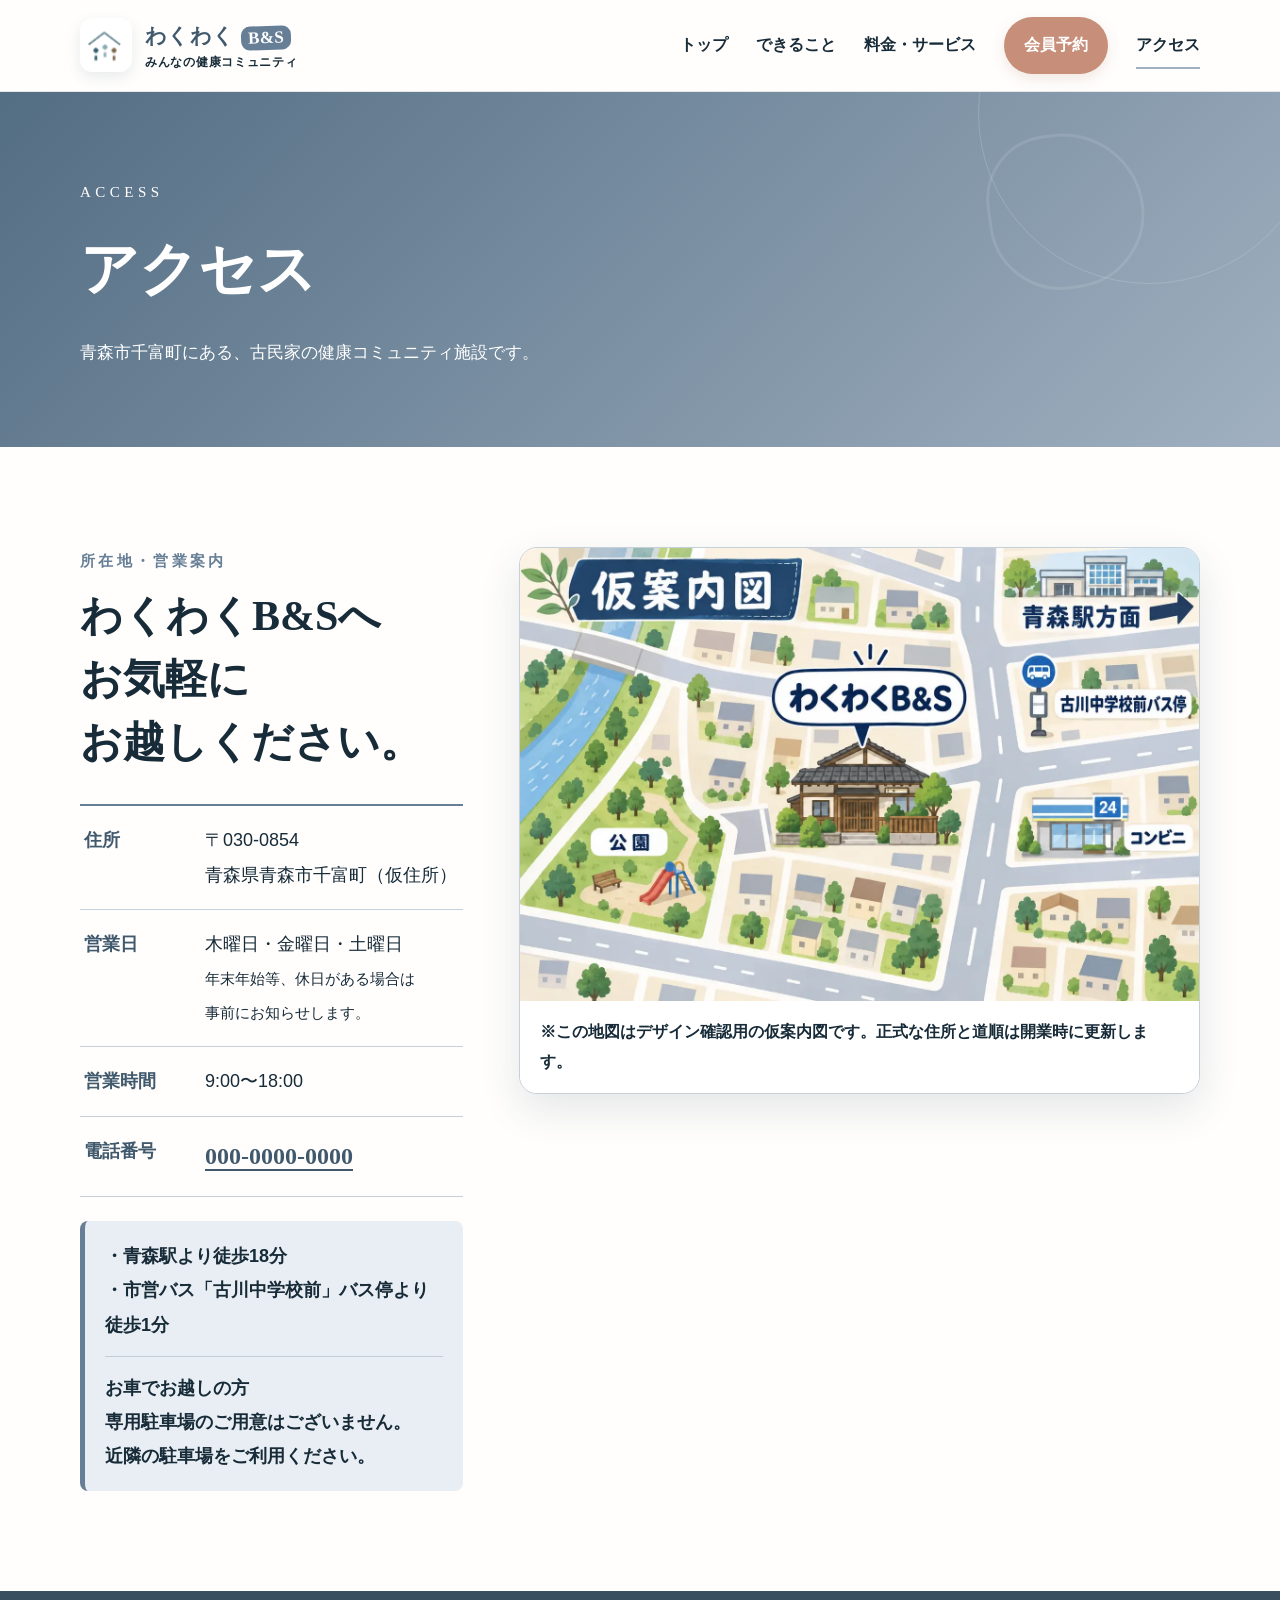
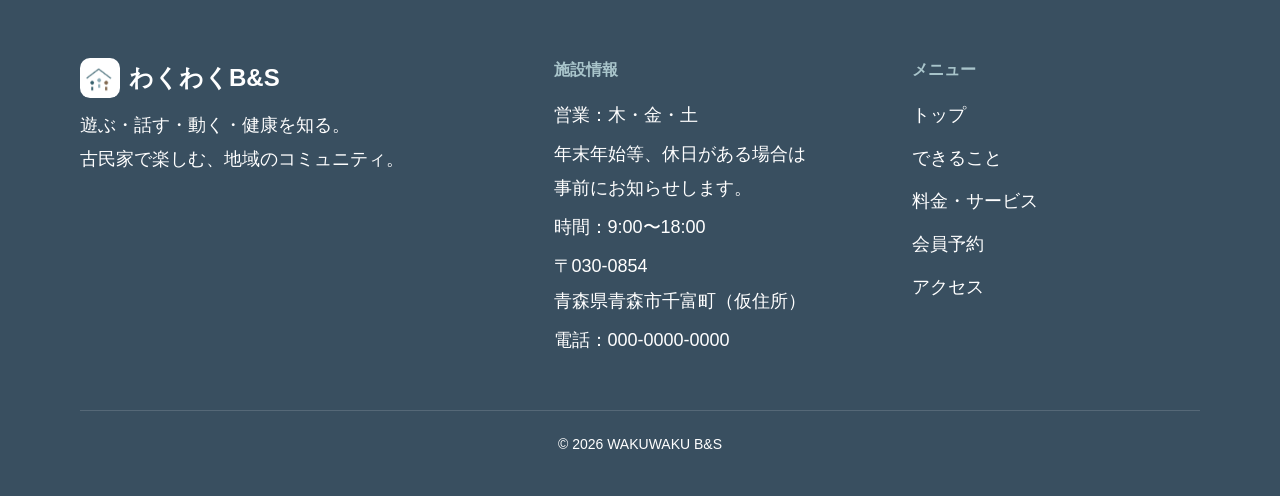
==== commit 5d1fe3c3: "v5" ====
--- a/access.html
+++ b/access.html
@@ -3,7 +3,7 @@
   <section class="section wrap access-layout">
     <div class="access-copy"><p class="eyebrow">所在地・営業案内</p><h2>わくわくB&Sへ<br>お気軽にお越しください。</h2>
       <dl class="access-info"><div><dt>住所</dt><dd>〒030-0854　青森県青森市千富町（仮住所）</dd></div><div><dt>営業日</dt><dd>木曜日・金曜日・土曜日<br><small>年末年始等、休日がある場合は事前にお知らせします。</small></dd></div><div><dt>営業時間</dt><dd>9:00〜18:00</dd></div><div><dt>電話番号</dt><dd><a class="access-phone" href="tel:0000000000">000-0000-0000</a></dd></div></dl>
-      <div class="access-note"><p><strong>市営バス</strong><br>「古川中学校前」バス停から徒歩1分です。</p><p><strong>お車でお越しの方</strong><br>専用駐車場のご用意はございません。近隣の駐車場をご利用ください。</p></div>
+      <div class="access-note"><p>・青森駅より徒歩18分<br>・市営バス「古川中学校前」バス停より徒歩1分</p><p><strong>お車でお越しの方</strong><br>専用駐車場のご用意はございません。近隣の駐車場をご利用ください。</p></div>
     </div>
     <figure class="access-map"><img src="images/access-map-v2.webp" alt="わくわくB&Sの仮案内図。青森駅方面、古川中学校前バス停、コンビニ、公園を目印として表示"><figcaption>※この地図はデザイン確認用の仮案内図です。正式な住所と道順は開業時に更新します。</figcaption></figure>
   </section>
--- a/css/style.css
+++ b/css/style.css
@@ -1,222 +1,2367 @@
-:root{--blue:#6f9faf;--blue-dark:#315e6d;--blue-deep:#214653;--blue-pale:#dcebee;--cream:#f6f1e7;--paper:#fffdf8;--brown:#694f3c;--ink:#26363a;--muted:#657579;--line:#d9dedb;--radius:18px;--shadow:0 15px 40px rgba(36,58,63,.12);--wrap:min(1120px,calc(100% - 40px))}*{box-sizing:border-box}html{scroll-behavior:smooth}body{margin:0;color:var(--ink);background:var(--paper);font-family:"Yu Gothic","Hiragino Kaku Gothic ProN",Meiryo,sans-serif;font-size:16px;line-height:1.8}img{max-width:100%;display:block}a{color:inherit;text-decoration:none}button,input,select,textarea{font:inherit}.wrap{width:var(--wrap);margin-inline:auto}.skip-link{position:fixed;z-index:999;left:16px;top:-80px;background:#fff;padding:12px 18px}.skip-link:focus{top:12px}.site-header{height:92px;background:rgba(255,253,248,.96);display:flex;align-items:center;position:relative;z-index:50;border-bottom:1px solid rgba(49,94,109,.1)}.header-inner{width:var(--wrap);margin:auto;display:flex;align-items:center;gap:32px}.logo{display:flex;align-items:center;gap:11px;margin-right:auto;color:var(--blue-deep)}.logo-mark{width:45px;height:45px;border-radius:14px;background:var(--blue);display:grid;place-items:center;color:#fff;font-weight:700;font-size:21px}.logo strong{font-size:20px;letter-spacing:.03em}.logo small{display:block;font-size:10px;color:var(--muted);line-height:1.2;letter-spacing:.08em}.global-nav{display:flex;align-items:center;gap:28px}.global-nav a{font-weight:700;font-size:15px;position:relative;white-space:nowrap}.global-nav a::after{content:"";height:2px;background:var(--blue);position:absolute;left:0;right:100%;bottom:-8px;transition:.25s}.global-nav a:hover::after,.global-nav a[aria-current="page"]::after{right:0}.header-reserve{background:var(--blue-dark);color:#fff!important;padding:13px 20px;border-radius:999px}.header-reserve::after{display:none}.menu-toggle{display:none;border:0;background:transparent;width:48px;height:48px;font-size:24px}.hero{height:calc(100vh - 92px);min-height:650px;max-height:820px;position:relative;overflow:hidden;background:#244}.hero-slide{position:absolute;inset:0;opacity:0;visibility:hidden;transform:scale(1.03);transition:opacity .9s,transform 6s;background-image:linear-gradient(90deg,rgba(16,34,38,.7) 0%,rgba(17,38,43,.32) 43%,rgba(17,38,43,0) 72%),var(--hero);background-size:cover;background-position:center}.hero-slide.is-active{opacity:1;visibility:visible;transform:scale(1)}.hero-copy{width:var(--wrap);margin:auto;padding-top:clamp(130px,19vh,200px);color:#fff}.hero-kicker{font-family:Georgia,serif;font-size:14px;letter-spacing:.35em;margin:0 0 20px;color:#d7eef3}.hero-copy h1,.hero-copy h2{font-family:"Yu Mincho","Hiragino Mincho ProN",serif;font-size:clamp(40px,5vw,68px);font-weight:600;line-height:1.35;letter-spacing:.05em;margin:0 0 22px;text-shadow:0 2px 15px rgba(0,0,0,.25)}.hero-copy p:last-child{font-size:18px;font-weight:600;letter-spacing:.04em}.hero-controls{position:absolute;z-index:3;left:50%;bottom:98px;transform:translateX(-50%);display:flex;align-items:center;gap:18px;color:#fff}.hero-arrow{border:1px solid rgba(255,255,255,.65);width:44px;height:44px;border-radius:50%;background:rgba(18,45,53,.25);color:#fff;font-size:27px;line-height:1;cursor:pointer}.hero-dots{display:flex;gap:9px}.hero-dots button{width:11px;height:11px;border:1px solid #fff;border-radius:50%;background:transparent;padding:0;cursor:pointer}.hero-dots button[aria-selected="true"]{background:#fff}.hero-quick{position:absolute;z-index:4;right:0;bottom:0;display:grid;grid-template-columns:180px 180px 260px;min-height:82px}.hero-quick>div{background:rgba(255,253,248,.94);padding:13px 24px;border-right:1px solid var(--line)}.hero-quick span{display:block;font-size:12px;color:var(--muted)}.hero-quick strong{font-size:16px}.hero-quick>a{display:flex;align-items:center;justify-content:center;gap:24px;background:var(--blue-dark);color:#fff;font-weight:700;font-size:17px}.section{padding:100px 0}.section-heading{margin-bottom:48px}.section-heading p,.eyebrow{margin:0 0 7px;color:var(--blue-dark);font-family:Georgia,serif;font-weight:700;font-size:13px;letter-spacing:.22em}.section-heading h2{font-family:"Yu Mincho","Hiragino Mincho ProN",serif;font-size:clamp(28px,3.2vw,42px);font-weight:600;margin:0;line-height:1.4}.intro-grid{display:grid;grid-template-columns:.8fr 1.2fr;gap:80px;align-items:center}.intro-copy .lead{font-family:"Yu Mincho","Hiragino Mincho ProN",serif;font-size:clamp(28px,3.5vw,46px);font-weight:600;line-height:1.45;margin:0 0 26px}.intro-copy .lead em{color:var(--blue-dark);font-style:normal}.intro-copy>p:not(.lead){color:var(--muted)}.text-link{display:inline-flex;gap:22px;margin-top:15px;color:var(--blue-dark);font-weight:700;border-bottom:1px solid var(--blue);padding-bottom:6px}.four-values{display:grid;grid-template-columns:1fr 1fr;gap:14px}.four-values article{background:var(--cream);padding:30px;border-radius:var(--radius);min-height:190px}.four-values article:nth-child(2),.four-values article:nth-child(3){background:var(--blue-pale)}.four-values b{display:grid;place-items:center;width:44px;height:44px;border-radius:50%;background:var(--blue-dark);color:#fff;font-family:serif;font-size:20px}.four-values h3{margin:14px 0 0;font-size:18px}.four-values p{margin:0;color:var(--muted);font-size:14px}.activity-preview{background:var(--blue-deep);color:#fff;position:relative}.section-heading.light p{color:#b9d8df}.activity-cards{display:grid;grid-template-columns:repeat(3,1fr);gap:20px}.activity-cards article{padding:38px 32px;background:rgba(255,255,255,.08);border:1px solid rgba(255,255,255,.16);border-radius:var(--radius)}.activity-cards span{font-family:Georgia,serif;color:#a9ced6}.activity-cards h3{font-size:21px;margin:14px 0 10px}.activity-cards p{color:#d5e2e4}.center{text-align:center;margin:44px 0 0}.button{display:inline-flex;align-items:center;justify-content:center;min-height:58px;padding:14px 30px;border-radius:999px;border:0;background:var(--blue-dark);color:#fff;font-weight:700;cursor:pointer;box-shadow:0 8px 20px rgba(30,69,80,.18)}.button:hover{background:var(--blue-deep)}.button-light{background:#fff;color:var(--blue-deep)}.news-list{border-top:1px solid var(--line)}.news-list a{display:grid;grid-template-columns:120px 100px 1fr 30px;align-items:center;gap:18px;padding:23px 8px;border-bottom:1px solid var(--line)}.news-list time{font-family:Georgia,serif;color:var(--muted)}.tag{font-size:12px;text-align:center;padding:2px 8px;border:1px solid var(--blue);color:var(--blue-dark);border-radius:999px}.news-list i{font-style:normal;color:var(--blue-dark)}.visit-cta{background:var(--cream);padding:64px 0;border-block:1px solid #e7ddca}.visit-grid{display:flex;align-items:center;justify-content:space-between;gap:40px}.visit-grid p{margin:0;color:var(--blue-dark);font-weight:700}.visit-grid h2{font-family:"Yu Mincho",serif;font-size:34px;margin:5px 0}.visit-grid span{color:var(--muted)}.site-footer{background:#1e363e;color:#dbe5e7;padding:64px 0 24px}.footer-grid{display:grid;grid-template-columns:1.4fr 1fr 1fr;gap:70px}.footer-logo{font-size:24px;font-weight:700;color:#fff}.footer-grid h3{font-size:14px;color:#a9c5cb;margin:0 0 12px}.footer-grid p{margin:0 0 5px}.footer-links{display:grid;gap:9px}.copyright{text-align:center;border-top:1px solid rgba(255,255,255,.14);padding-top:20px;margin-top:48px;font-size:12px;color:#99b0b5}.page-hero{background:linear-gradient(135deg,var(--blue-deep),var(--blue-dark));color:#fff;padding:86px 0 78px;position:relative;overflow:hidden}.page-hero::after{content:"";position:absolute;width:340px;height:340px;border:1px solid rgba(255,255,255,.16);border-radius:50%;right:-40px;top:-150px}.page-hero p{font-family:Georgia,serif;letter-spacing:.3em;color:#b7d8df;margin:0}.page-hero h1{font-family:"Yu Mincho",serif;font-size:clamp(38px,5vw,58px);margin:8px 0 10px}.page-hero span{color:#d9e7e9}.page-intro{max-width:760px;margin:0 auto 68px;text-align:center}.page-intro h2{font-family:"Yu Mincho",serif;font-size:clamp(30px,4vw,44px);line-height:1.5;margin:10px 0 18px}.page-intro>p:last-child{color:var(--muted)}.feature-list{display:grid;gap:22px}.feature-list article{display:grid;grid-template-columns:100px 1fr;gap:24px;padding:38px 42px;background:#fff;border:1px solid var(--line);border-radius:var(--radius);box-shadow:0 8px 24px rgba(37,64,70,.05)}.feature-number{font-family:Georgia,serif;font-size:38px;color:var(--blue)}.feature-list h3{font-size:28px;margin:0 0 10px}.feature-list p{color:var(--muted)}.chip-list{display:flex;flex-wrap:wrap;gap:8px;list-style:none;padding:0;margin:16px 0 0}.chip-list li{background:var(--blue-pale);color:var(--blue-deep);padding:5px 13px;border-radius:999px;font-size:14px}.price-grid{display:grid;grid-template-columns:repeat(3,1fr);gap:20px;align-items:stretch;margin-bottom:28px}.price-grid article{position:relative;text-align:center;border:1px solid var(--line);border-radius:var(--radius);padding:38px 20px;background:#fff}.price-grid article.recommended{border:3px solid var(--blue);transform:translateY(-10px)}.price-grid article>b{position:absolute;top:-15px;left:50%;transform:translateX(-50%);background:var(--blue);color:#fff;padding:3px 18px;border-radius:999px;font-size:13px}.price-grid span{color:var(--muted);font-size:14px}.price-grid h3{margin:7px 0;font-size:22px}.price-grid strong{font-family:Georgia,serif;color:var(--blue-dark);font-size:44px}.price-grid small{font-family:inherit;font-size:16px}.member-card{display:grid;grid-template-columns:1.1fr .9fr;gap:50px;align-items:center;padding:40px 46px;border-radius:var(--radius);background:var(--blue-deep);color:#fff}.member-card h2{font-size:32px;margin:0}.member-card p{color:#cfdee1}.member-price{text-align:right}.member-price strong{display:block;font-size:32px}.member-price small{font-size:15px}.member-price span{color:#bad0d5}.note{text-align:center;color:var(--muted);font-size:14px}.services{background:var(--cream)}.service-grid{display:grid;grid-template-columns:repeat(4,1fr);gap:16px}.service-grid article{background:#fff;padding:30px 24px;border-radius:var(--radius)}.service-grid>article>span{font-size:30px}.service-grid h3{font-size:18px}.service-grid p{color:var(--muted);font-size:15px}.form-layout,.contact-layout{display:grid;grid-template-columns:340px 1fr;gap:60px;align-items:start}.form-guide{position:sticky;top:30px}.form-guide h2{font-family:"Yu Mincho",serif;font-size:34px}.form-guide ol{list-style:none;padding:0;margin:30px 0}.form-guide li{display:flex;gap:14px;margin:20px 0}.form-guide li>b{display:grid;place-items:center;flex:0 0 34px;height:34px;border-radius:50%;background:var(--blue);color:#fff}.form-guide li strong,.form-guide li small{display:block}.form-guide li small{color:var(--muted)}.mini-info{padding:20px;background:var(--blue-pale);border-radius:14px}.mini-info p{margin:5px 0 0}.main-form{background:#fff;border:1px solid var(--line);border-radius:var(--radius);padding:40px;box-shadow:var(--shadow)}.main-form fieldset{border:0;padding:0;margin:0 0 28px}.main-form legend,.main-form>fieldset>legend{font-weight:700;margin-bottom:10px}.radio-row{display:flex;gap:12px}.radio-row label{flex:1;border:1px solid var(--line);padding:14px;border-radius:12px}.field-grid{display:grid;grid-template-columns:1fr 1fr;gap:22px}.field-grid>label{display:grid;gap:6px;font-weight:700}.field-grid .wide{grid-column:1/-1}.field-grid input,.field-grid select,.field-grid textarea{width:100%;border:1px solid #bcc9ca;border-radius:10px;padding:13px 14px;background:#fff}.field-grid input:focus,.field-grid select:focus,.field-grid textarea:focus{outline:3px solid rgba(111,159,175,.25);border-color:var(--blue-dark)}.field-grid em{display:inline;color:#fff;background:#b85a52;border-radius:4px;padding:1px 6px;font-size:11px;font-style:normal;margin-left:5px}.checks{display:flex!important;flex-wrap:wrap;gap:10px 22px}.checks label{font-weight:400}.privacy-note{background:var(--cream);padding:14px 16px;border-radius:10px;color:var(--muted);font-size:14px}.form-button{width:100%}.form-status{text-align:center;color:var(--blue-dark);font-weight:700}.contact-info{padding:30px;background:var(--blue-pale);border-radius:var(--radius)}.phone{display:block;font-family:Georgia,serif;font-size:36px;color:var(--blue-deep);font-weight:700;line-height:1.3}.contact-info dl{margin:30px 0 0}.contact-info dl>div{border-top:1px solid rgba(49,94,109,.2);padding:16px 0}.contact-info dt{font-weight:700}.contact-info dd{margin:3px 0 0;color:var(--muted)}
-@media(max-width:960px){.site-header{height:76px}.menu-toggle{display:block}.global-nav{display:none;position:absolute;top:76px;left:0;right:0;background:var(--paper);padding:20px;box-shadow:var(--shadow);flex-direction:column;align-items:stretch}.global-nav.is-open{display:flex}.global-nav a{padding:8px}.hero{height:730px;min-height:0}.hero-slide{background-image:linear-gradient(90deg,rgba(16,34,38,.72),rgba(17,38,43,.12)),var(--hero)}.hero-copy{padding-top:160px}.hero-quick{grid-template-columns:1fr 1fr;left:20px;right:20px}.hero-quick>a{grid-column:1/-1;min-height:58px}.intro-grid{grid-template-columns:1fr;gap:40px}.activity-cards,.price-grid{grid-template-columns:1fr}.price-grid article.recommended{transform:none}.service-grid{grid-template-columns:1fr 1fr}.form-layout,.contact-layout{grid-template-columns:1fr}.form-guide{position:static}.footer-grid{grid-template-columns:1fr 1fr}.footer-grid>div:first-child{grid-column:1/-1}}
-@media(max-width:640px){:root{--wrap:calc(100% - 32px)}body{font-size:16px}.logo small{display:none}.logo strong{font-size:17px}.hero{height:690px}.hero-slide{background-position:60% center}.hero-copy{padding-top:110px}.hero-copy h1,.hero-copy h2{font-size:36px}.hero-copy p:last-child{font-size:15px;max-width:300px}.hero-controls{bottom:168px}.hero-quick{grid-template-columns:1fr 1fr;left:0;right:0}.hero-quick>div{padding:10px 14px}.hero-quick strong{font-size:14px}.section{padding:72px 0}.four-values{grid-template-columns:1fr 1fr}.four-values article{padding:20px;min-height:165px}.activity-cards{grid-template-columns:1fr}.news-list a{grid-template-columns:105px 1fr;gap:6px 10px}.news-list .tag{grid-column:2}.news-list strong{grid-column:1/-1}.news-list i{display:none}.visit-grid{align-items:flex-start;flex-direction:column}.visit-grid h2{font-size:28px}.visit-grid .button{width:100%}.footer-grid{grid-template-columns:1fr;gap:36px}.footer-grid>div:first-child{grid-column:auto}.page-hero{padding:60px 0}.feature-list article{grid-template-columns:1fr;padding:28px 24px}.feature-number{font-size:28px}.member-card{grid-template-columns:1fr;padding:30px 24px}.member-price{text-align:left}.service-grid{grid-template-columns:1fr}.field-grid{grid-template-columns:1fr}.main-form{padding:26px 20px}.radio-row{flex-direction:column}.form-layout,.contact-layout{gap:35px}.phone{font-size:30px}}
-@media(prefers-reduced-motion:reduce){*,*::before,*::after{scroll-behavior:auto!important;transition:none!important;animation:none!important}}
+:root {
+	--blue: #6f9faf;
+	--blue-dark: #315e6d;
+	--blue-deep: #214653;
+	--blue-pale: #dcebee;
+	--cream: #f6f1e7;
+	--paper: #fffdf8;
+	--brown: #694f3c;
+	--ink: #26363a;
+	--muted: #657579;
+	--line: #d9dedb;
+	--radius: 18px;
+	--shadow: 0 15px 40px rgba(36, 58, 63, .12);
+	--wrap: min(1120px, calc(100% - 40px))
+}
+
+* {
+	box-sizing: border-box
+}
+
+html {
+	scroll-behavior: smooth
+}
+
+body {
+	margin: 0;
+	color: var(--ink);
+	background: var(--paper);
+	font-family: "Yu Gothic", "Hiragino Kaku Gothic ProN", Meiryo, sans-serif;
+	font-size: 16px;
+	line-height: 1.8
+}
+
+img {
+	max-width: 100%;
+	display: block
+}
+
+a {
+	color: inherit;
+	text-decoration: none
+}
+
+button, input, select, textarea {
+	font: inherit
+}
+
+.wrap {
+	width: var(--wrap);
+	margin-inline: auto
+}
+
+.skip-link {
+	position: fixed;
+	z-index: 999;
+	left: 16px;
+	top: -80px;
+	background: #fff;
+	padding: 12px 18px
+}
+
+.skip-link:focus {
+	top: 12px
+}
+
+.site-header {
+	height: 92px;
+	background: rgba(255, 253, 248, .96);
+	display: flex;
+	align-items: center;
+	position: relative;
+	z-index: 50;
+	border-bottom: 1px solid rgba(49, 94, 109, .1)
+}
+
+.header-inner {
+	width: var(--wrap);
+	margin: auto;
+	display: flex;
+	align-items: center;
+	gap: 32px
+}
+
+.logo {
+	display: flex;
+	align-items: center;
+	gap: 11px;
+	margin-right: auto;
+	color: var(--blue-deep)
+}
+
+.logo-mark {
+	width: 45px;
+	height: 45px;
+	border-radius: 14px;
+	background: var(--blue);
+	display: grid;
+	place-items: center;
+	color: #fff;
+	font-weight: 700;
+	font-size: 21px
+}
+
+.logo strong {
+	font-size: 20px;
+	letter-spacing: .03em
+}
+
+.logo small {
+	display: block;
+	font-size: 10px;
+	color: var(--muted);
+	line-height: 1.2;
+	letter-spacing: .08em
+}
+
+.global-nav {
+	display: flex;
+	align-items: center;
+	gap: 28px
+}
+
+.global-nav a {
+	font-weight: 700;
+	font-size: 15px;
+	position: relative;
+	white-space: nowrap
+}
+
+.global-nav a::after {
+	content: "";
+	height: 2px;
+	background: var(--blue);
+	position: absolute;
+	left: 0;
+	right: 100%;
+	bottom: -8px;
+	transition: .25s
+}
+
+.global-nav a:hover::after, .global-nav a[aria-current="page"]::after {
+	right: 0
+}
+
+.header-reserve {
+	background: var(--blue-dark);
+	color: #fff !important;
+	padding: 13px 20px;
+	border-radius: 999px
+}
+
+.header-reserve::after {
+	display: none
+}
+
+.menu-toggle {
+	display: none;
+	border: 0;
+	background: transparent;
+	width: 48px;
+	height: 48px;
+	font-size: 24px
+}
+
+.hero {
+	height: calc(100vh - 92px);
+	min-height: 650px;
+	max-height: 820px;
+	position: relative;
+	overflow: hidden;
+	background: #244
+}
+
+.hero-slide {
+	position: absolute;
+	inset: 0;
+	opacity: 0;
+	visibility: hidden;
+	transform: scale(1.03);
+	transition: opacity .9s, transform 6s;
+	background-image: linear-gradient(90deg, rgba(16, 34, 38, .7) 0%, rgba(17, 38, 43, .32) 43%, rgba(17, 38, 43, 0) 72%), var(--hero);
+	background-size: cover;
+	background-position: center
+}
+
+.hero-slide.is-active {
+	opacity: 1;
+	visibility: visible;
+	transform: scale(1)
+}
+
+.hero-copy {
+	width: var(--wrap);
+	margin: auto;
+	padding-top: clamp(130px, 19vh, 200px);
+	color: #fff
+}
+
+.hero-kicker {
+	font-family: Georgia, serif;
+	font-size: 14px;
+	letter-spacing: .35em;
+	margin: 0 0 20px;
+	color: #d7eef3
+}
+
+.hero-copy h1, .hero-copy h2 {
+	font-family: "Yu Mincho", "Hiragino Mincho ProN", serif;
+	font-size: clamp(40px, 5vw, 68px);
+	font-weight: 600;
+	line-height: 1.35;
+	letter-spacing: .05em;
+	margin: 0 0 22px;
+	text-shadow: 0 2px 15px rgba(0, 0, 0, .25)
+}
+
+.hero-copy p:last-child {
+	font-size: 18px;
+	font-weight: 600;
+	letter-spacing: .04em
+}
+
+.hero-controls {
+	position: absolute;
+	z-index: 3;
+	left: 50%;
+	bottom: 98px;
+	transform: translateX(-50%);
+	display: flex;
+	align-items: center;
+	gap: 18px;
+	color: #fff
+}
+
+.hero-arrow {
+	border: 1px solid rgba(255, 255, 255, .65);
+	width: 44px;
+	height: 44px;
+	border-radius: 50%;
+	background: rgba(18, 45, 53, .25);
+	color: #fff;
+	font-size: 27px;
+	line-height: 1;
+	cursor: pointer
+}
+
+.hero-dots {
+	display: flex;
+	gap: 9px
+}
+
+.hero-dots button {
+	width: 11px;
+	height: 11px;
+	border: 1px solid #fff;
+	border-radius: 50%;
+	background: transparent;
+	padding: 0;
+	cursor: pointer
+}
+
+.hero-dots button[aria-selected="true"] {
+	background: #fff
+}
+
+.hero-quick {
+	position: absolute;
+	z-index: 4;
+	right: 0;
+	bottom: 0;
+	display: grid;
+	grid-template-columns:180px 180px 260px;
+	min-height: 82px
+}
+
+.hero-quick > div {
+	background: rgba(255, 253, 248, .94);
+	padding: 13px 24px;
+	border-right: 1px solid var(--line)
+}
+
+.hero-quick span {
+	display: block;
+	font-size: 12px;
+	color: var(--muted)
+}
+
+.hero-quick strong {
+	font-size: 16px
+}
+
+.hero-quick > a {
+	display: flex;
+	align-items: center;
+	justify-content: center;
+	gap: 24px;
+	background: var(--blue-dark);
+	color: #fff;
+	font-weight: 700;
+	font-size: 17px
+}
+
+.section {
+	padding: 100px 0
+}
+
+.section-heading {
+	margin-bottom: 48px
+}
+
+.section-heading p, .eyebrow {
+	margin: 0 0 7px;
+	color: var(--blue-dark);
+	font-family: Georgia, serif;
+	font-weight: 700;
+	font-size: 13px;
+	letter-spacing: .22em
+}
+
+.section-heading h2 {
+	font-family: "Yu Mincho", "Hiragino Mincho ProN", serif;
+	font-size: clamp(28px, 3.2vw, 42px);
+	font-weight: 600;
+	margin: 0;
+	line-height: 1.4
+}
+
+.intro-grid {
+	display: grid;
+	grid-template-columns:.8fr 1.2fr;
+	gap: 80px;
+	align-items: center
+}
+
+.intro-copy .lead {
+	font-family: "Yu Mincho", "Hiragino Mincho ProN", serif;
+	font-size: clamp(28px, 3.5vw, 46px);
+	font-weight: 600;
+	line-height: 1.45;
+	margin: 0 0 26px
+}
+
+.intro-copy .lead em {
+	color: var(--blue-dark);
+	font-style: normal
+}
+
+.intro-copy > p:not(.lead) {
+	color: var(--muted)
+}
+
+.text-link {
+	display: inline-flex;
+	gap: 22px;
+	margin-top: 15px;
+	color: var(--blue-dark);
+	font-weight: 700;
+	border-bottom: 1px solid var(--blue);
+	padding-bottom: 6px
+}
+
+.four-values {
+	display: grid;
+	grid-template-columns:1fr 1fr;
+	gap: 14px
+}
+
+.four-values article {
+	background: var(--cream);
+	padding: 30px;
+	border-radius: var(--radius);
+	min-height: 190px
+}
+
+.four-values article:nth-child(2), .four-values article:nth-child(3) {
+	background: var(--blue-pale)
+}
+
+.four-values b {
+	display: grid;
+	place-items: center;
+	width: 44px;
+	height: 44px;
+	border-radius: 50%;
+	background: var(--blue-dark);
+	color: #fff;
+	font-family: serif;
+	font-size: 20px
+}
+
+.four-values h3 {
+	margin: 14px 0 0;
+	font-size: 18px
+}
+
+.four-values p {
+	margin: 0;
+	color: var(--muted);
+	font-size: 14px
+}
+
+.activity-preview {
+	background: var(--blue-deep);
+	color: #fff;
+	position: relative
+}
+
+.section-heading.light p {
+	color: #b9d8df
+}
+
+.activity-cards {
+	display: grid;
+	grid-template-columns:repeat(3, 1fr);
+	gap: 20px
+}
+
+.activity-cards article {
+	padding: 38px 32px;
+	background: rgba(255, 255, 255, .08);
+	border: 1px solid rgba(255, 255, 255, .16);
+	border-radius: var(--radius)
+}
+
+.activity-cards span {
+	font-family: Georgia, serif;
+	color: #a9ced6
+}
+
+.activity-cards h3 {
+	font-size: 21px;
+	margin: 14px 0 10px
+}
+
+.activity-cards p {
+	color: #d5e2e4
+}
+
+.center {
+	text-align: center;
+	margin: 44px 0 0
+}
+
+.button {
+	display: inline-flex;
+	align-items: center;
+	justify-content: center;
+	min-height: 58px;
+	padding: 14px 30px;
+	border-radius: 999px;
+	border: 0;
+	background: var(--blue-dark);
+	color: #fff;
+	font-weight: 700;
+	cursor: pointer;
+	box-shadow: 0 8px 20px rgba(30, 69, 80, .18)
+}
+
+.button:hover {
+	/*background: var(--blue-deep)*/
+}
+
+.button-light {
+	background: #fff;
+	color: var(--blue-deep)
+}
+
+.news-list {
+	border-top: 1px solid var(--line)
+}
+
+.news-list a {
+	display: grid;
+	grid-template-columns:120px 100px 1fr 30px;
+	align-items: center;
+	gap: 18px;
+	padding: 23px 8px;
+	border-bottom: 1px solid var(--line)
+}
+
+.news-list time {
+	font-family: Georgia, serif;
+	color: var(--muted)
+}
+
+.tag {
+	font-size: 12px;
+	text-align: center;
+	padding: 2px 8px;
+	border: 1px solid var(--blue);
+	color: var(--blue-dark);
+	border-radius: 999px
+}
+
+.news-list i {
+	font-style: normal;
+	color: var(--blue-dark)
+}
+
+.visit-cta {
+	background: var(--cream);
+	padding: 64px 0;
+	border-block: 1px solid #e7ddca
+}
+
+.visit-grid {
+	display: flex;
+	align-items: center;
+	justify-content: space-between;
+	gap: 40px
+}
+
+.visit-grid p {
+	margin: 0;
+	color: var(--blue-dark);
+	font-weight: 700
+}
+
+.visit-grid h2 {
+	font-family: "Yu Mincho", serif;
+	font-size: 34px;
+	margin: 5px 0
+}
+
+.visit-grid span {
+	color: var(--muted)
+}
+
+.site-footer {
+	background: #1e363e;
+	color: #dbe5e7;
+	padding: 64px 0 24px
+}
+
+.footer-grid {
+	display: grid;
+	grid-template-columns:1.4fr 1fr 1fr;
+	gap: 70px
+}
+
+.footer-logo {
+	font-size: 24px;
+	font-weight: 700;
+	color: #fff
+}
+
+.footer-grid h3 {
+	font-size: 14px;
+	color: #a9c5cb;
+	margin: 0 0 12px
+}
+
+.footer-grid p {
+	margin: 0 0 5px
+}
+
+.footer-links {
+	display: grid;
+	gap: 9px
+}
+
+.copyright {
+	text-align: center;
+	border-top: 1px solid rgba(255, 255, 255, .14);
+	padding-top: 20px;
+	margin-top: 48px;
+	font-size: 12px;
+	color: #99b0b5
+}
+
+.page-hero {
+	background: linear-gradient(135deg, var(--blue-deep), var(--blue-dark));
+	color: #fff;
+	padding: 86px 0 78px;
+	position: relative;
+	overflow: hidden
+}
+
+.page-hero::after {
+	content: "";
+	position: absolute;
+	width: 340px;
+	height: 340px;
+	border: 1px solid rgba(255, 255, 255, .16);
+	border-radius: 50%;
+	right: -40px;
+	top: -150px
+}
+
+.page-hero p {
+	font-family: Georgia, serif;
+	letter-spacing: .3em;
+	color: #b7d8df;
+	margin: 0
+}
+
+.page-hero h1 {
+	font-family: "Yu Mincho", serif;
+	font-size: clamp(38px, 5vw, 58px);
+	margin: 8px 0 10px
+}
+
+.page-hero span {
+	color: #d9e7e9
+}
+
+.page-intro {
+	max-width: 760px;
+	margin: 0 auto 68px;
+	text-align: center
+}
+
+.page-intro h2 {
+	font-family: "Yu Mincho", serif;
+	font-size: clamp(30px, 4vw, 44px);
+	line-height: 1.5;
+	margin: 10px 0 18px
+}
+
+.page-intro > p:last-child {
+	color: var(--muted)
+}
+
+.feature-list {
+	display: grid;
+	gap: 22px
+}
+
+.feature-list article {
+	display: grid;
+	grid-template-columns:100px 1fr;
+	gap: 24px;
+	padding: 38px 42px;
+	background: #fff;
+	border: 1px solid var(--line);
+	border-radius: var(--radius);
+	box-shadow: 0 8px 24px rgba(37, 64, 70, .05)
+}
+
+.feature-number {
+	font-family: Georgia, serif;
+	font-size: 38px;
+	color: var(--blue)
+}
+
+.feature-list h3 {
+	font-size: 28px;
+	margin: 0 0 10px
+}
+
+.feature-list p {
+	color: var(--muted)
+}
+
+.chip-list {
+	display: flex;
+	flex-wrap: wrap;
+	gap: 8px;
+	list-style: none;
+	padding: 0;
+	margin: 16px 0 0
+}
+
+.chip-list li {
+	background: var(--blue-pale);
+	color: var(--blue-deep);
+	padding: 5px 13px;
+	border-radius: 999px;
+	font-size: 14px
+}
+
+.price-grid {
+	display: grid;
+	grid-template-columns:repeat(3, 1fr);
+	gap: 20px;
+	align-items: stretch;
+	margin-bottom: 28px
+}
+
+.price-grid article {
+	position: relative;
+	text-align: center;
+	border: 1px solid var(--line);
+	border-radius: var(--radius);
+	padding: 38px 20px;
+	background: #fff
+}
+
+.price-grid article.recommended {
+	border: 3px solid var(--blue);
+	transform: translateY(-10px)
+}
+
+.price-grid article > b {
+	position: absolute;
+	top: -15px;
+	left: 50%;
+	transform: translateX(-50%);
+	background: var(--blue);
+	color: #fff;
+	padding: 3px 18px;
+	border-radius: 999px;
+	font-size: 13px
+}
+
+.price-grid span {
+	color: var(--muted);
+	font-size: 14px
+}
+
+.price-grid h3 {
+	margin: 7px 0;
+	font-size: 22px
+}
+
+.price-grid strong {
+	font-family: Georgia, serif;
+	color: var(--blue-dark);
+	font-size: 44px
+}
+
+.price-grid small {
+	font-family: inherit;
+	font-size: 16px
+}
+
+.member-card {
+	display: grid;
+	grid-template-columns:1.1fr .9fr;
+	gap: 50px;
+	align-items: center;
+	padding: 40px 46px;
+	border-radius: var(--radius);
+	background: var(--blue-deep);
+	color: #fff
+}
+
+.member-card h2 {
+	font-size: 32px;
+	margin: 0
+}
+
+.member-card p {
+	color: #cfdee1
+}
+
+.member-price {
+	text-align: right
+}
+
+.member-price strong {
+	display: block;
+	font-size: 32px
+}
+
+.member-price small {
+	font-size: 15px
+}
+
+.member-price span {
+	color: #bad0d5
+}
+
+.note {
+	text-align: center;
+	color: var(--muted);
+	font-size: 14px
+}
+
+.services {
+	background: var(--cream)
+}
+
+.service-grid {
+	display: grid;
+	grid-template-columns:repeat(4, 1fr);
+	gap: 16px
+}
+
+.service-grid article {
+	background: #fff;
+	padding: 30px 24px;
+	border-radius: var(--radius)
+}
+
+.service-grid > article > span {
+	font-size: 30px
+}
+
+.service-grid h3 {
+	font-size: 18px
+}
+
+.service-grid p {
+	color: var(--muted);
+	font-size: 15px
+}
+
+.form-layout, .contact-layout {
+	display: grid;
+	grid-template-columns:340px 1fr;
+	gap: 60px;
+	align-items: start
+}
+
+.form-guide {
+	position: sticky;
+	top: 30px
+}
+
+.form-guide h2 {
+	font-family: "Yu Mincho", serif;
+	font-size: 34px
+}
+
+.form-guide ol {
+	list-style: none;
+	padding: 0;
+	margin: 30px 0
+}
+
+.form-guide li {
+	display: flex;
+	gap: 14px;
+	margin: 20px 0
+}
+
+.form-guide li > b {
+	display: grid;
+	place-items: center;
+	flex: 0 0 34px;
+	height: 34px;
+	border-radius: 50%;
+	background: var(--blue);
+	color: #fff
+}
+
+.form-guide li strong, .form-guide li small {
+	display: block
+}
+
+.form-guide li small {
+	color: var(--muted)
+}
+
+.mini-info {
+	padding: 20px;
+	background: var(--blue-pale);
+	border-radius: 14px
+}
+
+.mini-info p {
+	margin: 5px 0 0
+}
+
+.main-form {
+	background: #fff;
+	border: 1px solid var(--line);
+	border-radius: var(--radius);
+	padding: 40px;
+	box-shadow: var(--shadow)
+}
+
+.main-form fieldset {
+	border: 0;
+	padding: 0;
+	margin: 0 0 28px
+}
+
+.main-form legend, .main-form > fieldset > legend {
+	font-weight: 700;
+	margin-bottom: 10px
+}
+
+.radio-row {
+	display: flex;
+	gap: 12px
+}
+
+.radio-row label {
+	flex: 1;
+	border: 1px solid var(--line);
+	padding: 14px;
+	border-radius: 12px
+}
+
+.field-grid {
+	display: grid;
+	grid-template-columns:1fr 1fr;
+	gap: 22px
+}
+
+.field-grid > label {
+	display: grid;
+	gap: 6px;
+	font-weight: 700
+}
+
+.field-grid .wide {
+	grid-column: 1/-1
+}
+
+.field-grid input, .field-grid select, .field-grid textarea {
+	width: 100%;
+	border: 1px solid #bcc9ca;
+	border-radius: 10px;
+	padding: 13px 14px;
+	background: #fff
+}
+
+.field-grid input:focus, .field-grid select:focus, .field-grid textarea:focus {
+	outline: 3px solid rgba(111, 159, 175, .25);
+	border-color: var(--blue-dark)
+}
+
+.field-grid em {
+	display: inline;
+	color: #fff;
+	background: #b85a52;
+	border-radius: 4px;
+	padding: 1px 6px;
+	font-size: 11px;
+	font-style: normal;
+	margin-left: 5px
+}
+
+.checks {
+	display: flex !important;
+	flex-wrap: wrap;
+	gap: 10px 22px
+}
+
+.checks label {
+	font-weight: 400
+}
+
+.privacy-note {
+	background: var(--cream);
+	padding: 14px 16px;
+	border-radius: 10px;
+	color: var(--muted);
+	font-size: 14px
+}
+
+.form-button {
+	width: 100%
+}
+
+.form-status {
+	text-align: center;
+	color: var(--blue-dark);
+	font-weight: 700
+}
+
+.contact-info {
+	padding: 30px;
+	background: var(--blue-pale);
+	border-radius: var(--radius)
+}
+
+.phone {
+	display: block;
+	font-family: Georgia, serif;
+	font-size: 36px;
+	color: var(--blue-deep);
+	font-weight: 700;
+	line-height: 1.3
+}
+
+.contact-info dl {
+	margin: 30px 0 0
+}
+
+.contact-info dl > div {
+	border-top: 1px solid rgba(49, 94, 109, .2);
+	padding: 16px 0
+}
+
+.contact-info dt {
+	font-weight: 700
+}
+
+.contact-info dd {
+	margin: 3px 0 0;
+	color: var(--muted)
+}
+
+@media (max-width: 960px) {
+	.site-header {
+		height: 76px
+	}
+
+	.menu-toggle {
+		display: block
+	}
+
+	.global-nav {
+		display: none;
+		position: absolute;
+		top: 76px;
+		left: 0;
+		right: 0;
+		background: var(--paper);
+		padding: 20px;
+		box-shadow: var(--shadow);
+		flex-direction: column;
+		align-items: stretch
+	}
+
+	.global-nav.is-open {
+		display: flex
+	}
+
+	.global-nav a {
+		padding: 8px
+	}
+
+	.hero {
+		height: 730px;
+		min-height: 0
+	}
+
+	.hero-slide {
+		background-image: linear-gradient(90deg, rgba(16, 34, 38, .72), rgba(17, 38, 43, .12)), var(--hero)
+	}
+
+	.hero-copy {
+		padding-top: 160px
+	}
+
+	.hero-quick {
+		grid-template-columns:1fr 1fr;
+		left: 20px;
+		right: 20px
+	}
+
+	.hero-quick > a {
+		grid-column: 1/-1;
+		min-height: 58px
+	}
+
+	.intro-grid {
+		grid-template-columns:1fr;
+		gap: 40px
+	}
+
+	.activity-cards, .price-grid {
+		grid-template-columns:1fr
+	}
+
+	.price-grid article.recommended {
+		transform: none
+	}
+
+	.service-grid {
+		grid-template-columns:1fr 1fr
+	}
+
+	.form-layout, .contact-layout {
+		grid-template-columns:1fr
+	}
+
+	.form-guide {
+		position: static
+	}
+
+	.footer-grid {
+		grid-template-columns:1fr 1fr
+	}
+
+	.footer-grid > div:first-child {
+		grid-column: 1/-1
+	}
+}
+
+@media (max-width: 640px) {
+	:root {
+		--wrap: calc(100% - 32px)
+	}
+
+	body {
+		font-size: 16px
+	}
+
+	.logo small {
+		display: none
+	}
+
+	.logo strong {
+		font-size: 17px
+	}
+
+	.hero {
+		height: 690px
+	}
+
+	.hero-slide {
+		background-position: 60% center
+	}
+
+	.hero-copy {
+		padding-top: 110px
+	}
+
+	.hero-copy h1, .hero-copy h2 {
+		font-size: 36px
+	}
+
+	.hero-copy p:last-child {
+		font-size: 15px;
+		max-width: 300px
+	}
+
+	.hero-controls {
+		bottom: 168px
+	}
+
+	.hero-quick {
+		grid-template-columns:1fr 1fr;
+		left: 0;
+		right: 0
+	}
+
+	.hero-quick > div {
+		padding: 10px 14px
+	}
+
+	.hero-quick strong {
+		font-size: 14px
+	}
+
+	.section {
+		padding: 72px 0
+	}
+
+	.four-values {
+		grid-template-columns:1fr 1fr
+	}
+
+	.four-values article {
+		padding: 20px;
+		min-height: 165px
+	}
+
+	.activity-cards {
+		grid-template-columns:1fr
+	}
+
+	.news-list a {
+		grid-template-columns:105px 1fr;
+		gap: 6px 10px
+	}
+
+	.news-list .tag {
+		grid-column: 2
+	}
+
+	.news-list strong {
+		grid-column: 1/-1
+	}
+
+	.news-list i {
+		display: none
+	}
+
+	.visit-grid {
+		align-items: flex-start;
+		flex-direction: column
+	}
+
+	.visit-grid h2 {
+		font-size: 28px
+	}
+
+	.visit-grid .button {
+		width: 100%
+	}
+
+	.footer-grid {
+		grid-template-columns:1fr;
+		gap: 36px
+	}
+
+	.footer-grid > div:first-child {
+		grid-column: auto
+	}
+
+	.page-hero {
+		padding: 60px 0
+	}
+
+	.feature-list article {
+		grid-template-columns:1fr;
+		padding: 28px 24px
+	}
+
+	.feature-number {
+		font-size: 28px
+	}
+
+	.member-card {
+		grid-template-columns:1fr;
+		padding: 30px 24px
+	}
+
+	.member-price {
+		text-align: left
+	}
+
+	.service-grid {
+		grid-template-columns:1fr
+	}
+
+	.field-grid {
+		grid-template-columns:1fr
+	}
+
+	.main-form {
+		padding: 26px 20px
+	}
+
+	.radio-row {
+		flex-direction: column
+	}
+
+	.form-layout, .contact-layout {
+		gap: 35px
+	}
+
+	.phone {
+		font-size: 30px
+	}
+}
+
+@media (prefers-reduced-motion: reduce) {
+	*, *::before, *::after {
+		scroll-behavior: auto !important;
+		transition: none !important;
+		animation: none !important
+	}
+}
 
 /* Ver.2 visual refinement: soft blue identity, readable type, gentle accents */
-:root{
-  --blue:#A0B0C0;
-  --blue-dark:#667f96;
-  --blue-deep:#40596d;
-  --blue-pale:#e8eef3;
-  --accent:#c78f7a;
-  --accent-dark:#a96f5b;
-  --accent-pale:#f4e8e2;
-  --cream:#f5f2ec;
-  --ink:#2f3e49;
-  --muted:#586b78;
-  --line:#d6dee4;
-}
-
-body{font-size:17px;background:#fffefd}
-.site-header{background:rgba(255,254,253,.97);border-bottom-color:rgba(64,89,109,.13)}
-.logo{gap:13px}
-.logo-mark{width:52px;height:54px;border-radius:12px;background:#fff;box-shadow:0 5px 14px rgba(64,89,109,.12);overflow:hidden;padding:4px;flex:0 0 auto}
-.logo-mark img{width:100%;height:100%;object-fit:contain}
-.logo-type{display:block}
-.logo-type strong{font-size:21px;line-height:1.25;letter-spacing:.02em;font-weight:800}
-.logo-type strong em{display:inline-block;font-style:normal;color:#fff;background:var(--blue-dark);padding:1px 7px 2px;border-radius:9px;font-family:Georgia,serif;font-size:17px;transform:rotate(-2deg)}
-.logo-type small{display:block!important;font-size:12px;line-height:1.35;letter-spacing:.06em;color:var(--muted);font-weight:700}
-.global-nav a{font-size:16px}
-.header-reserve{background:var(--accent)!important;color:#fff!important;box-shadow:0 5px 14px rgba(169,111,91,.16)}
-.header-reserve:hover{background:var(--accent-dark)!important}
-.hero-kicker{font-size:15px}
-.hero-copy p:last-child{font-size:19px}
-.hero-quick span{font-size:14px}
-.hero-quick>a{background:var(--accent);font-size:18px}
-.hero-quick>a:hover{background:var(--accent-dark)}
-.section-heading{position:relative;padding-left:62px}
-.section-heading::before{content:"";position:absolute;left:0;top:1px;width:44px;height:44px;border-radius:15px;background:#fff url('../images/logo.png') center/35px auto no-repeat;box-shadow:8px 8px 0 var(--blue-pale);transform:rotate(-3deg)}
-.section-heading p,.eyebrow{font-size:15px}
-.four-values article{position:relative;overflow:hidden;border:1px solid rgba(102,127,150,.08)}
-.four-values article::after{content:"";position:absolute;width:54px;height:54px;border:2px dotted rgba(102,127,150,.24);border-radius:50%;right:-13px;bottom:-13px}
-.four-values p{font-size:16px}
-.activity-cards span{font-size:15px}
-.activity-cards p{font-size:16px}
-.tag{font-size:14px;padding:3px 10px}
-.visit-cta a[href="reservation.html"].button{background:var(--accent);box-shadow:0 8px 20px rgba(169,111,91,.16)}
-.visit-cta a[href="reservation.html"].button:hover{background:var(--accent-dark)}
-.site-footer{background:#394f60}
-.footer-logo{display:inline-flex;align-items:center;gap:9px}
-.footer-logo-mark{display:grid;place-items:center;width:40px;height:40px;border-radius:10px;background:#fff;padding:3px;overflow:hidden}
-.footer-logo-mark img{width:100%;height:100%;object-fit:contain}
-.footer-grid h3{font-size:16px}
-.copyright{font-size:14px}
-.page-hero{background:linear-gradient(135deg,#536d83,var(--blue))}
-.page-hero .wrap{position:relative;z-index:1}
-.page-hero .wrap::before{content:"";position:absolute;right:5%;top:-45px;width:150px;height:150px;border:3px solid rgba(255,255,255,.1);border-radius:44% 56% 51% 49%;transform:rotate(-8deg)}
-.page-hero p{font-size:15px;color:#edf3f7}
-.page-hero span{font-size:17px;color:#fff}
-.price-grid span,.note{font-size:15px}
-.price-grid article>b{font-size:14px}
-.service-grid p{font-size:16px}
-.form-guide li small{font-size:15px}
-.privacy-note{font-size:15px}
-.field-grid em{font-size:13px}
-body[data-page="reservation"] .form-button{background:var(--accent);box-shadow:0 8px 20px rgba(169,111,91,.18)}
-body[data-page="reservation"] .form-button:hover{background:var(--accent-dark)}
-.main-form em{background:var(--accent-dark)}
+:root {
+	--blue: #A0B0C0;
+	--blue-dark: #667f96;
+	--blue-deep: #40596d;
+	--blue-pale: #e8eef3;
+	--accent: #c78f7a;
+	--accent-dark: #a96f5b;
+	--accent-pale: #f4e8e2;
+	--cream: #f5f2ec;
+	--ink: #2f3e49;
+	--muted: #586b78;
+	--line: #d6dee4;
+}
+
+body {
+	font-size: 17px;
+	background: #fffefd
+}
+
+.site-header {
+	background: rgba(255, 254, 253, .97);
+	border-bottom-color: rgba(64, 89, 109, .13)
+}
+
+.logo {
+	gap: 13px
+}
+
+.logo-mark {
+	width: 52px;
+	height: 54px;
+	border-radius: 12px;
+	background: #fff;
+	box-shadow: 0 5px 14px rgba(64, 89, 109, .12);
+	overflow: hidden;
+	padding: 4px;
+	flex: 0 0 auto
+}
+
+.logo-mark img {
+	width: 100%;
+	height: 100%;
+	object-fit: contain
+}
+
+.logo-type {
+	display: block
+}
+
+.logo-type strong {
+	font-size: 21px;
+	line-height: 1.25;
+	letter-spacing: .02em;
+	font-weight: 800
+}
+
+.logo-type strong em {
+	display: inline-block;
+	font-style: normal;
+	color: #fff;
+	background: var(--blue-dark);
+	padding: 1px 7px 2px;
+	border-radius: 9px;
+	font-family: Georgia, serif;
+	font-size: 17px;
+	transform: rotate(-2deg)
+}
+
+.logo-type small {
+	display: block !important;
+	font-size: 12px;
+	line-height: 1.35;
+	letter-spacing: .06em;
+	color: var(--muted);
+	font-weight: 700
+}
+
+.global-nav a {
+	font-size: 16px
+}
+
+.header-reserve {
+	background: var(--accent) !important;
+	color: #fff !important;
+	box-shadow: 0 5px 14px rgba(169, 111, 91, .16)
+}
+
+.header-reserve:hover {
+	background: var(--accent-dark) !important
+}
+
+.hero-kicker {
+	font-size: 15px
+}
+
+.hero-copy p:last-child {
+	font-size: 19px
+}
+
+.hero-quick span {
+	font-size: 14px
+}
+
+.hero-quick > a {
+	background: var(--accent);
+	font-size: 18px
+}
+
+.hero-quick > a:hover {
+	background: var(--accent-dark)
+}
+
+.section-heading {
+	position: relative;
+	padding-left: 62px
+}
+
+.section-heading::before {
+	content: "";
+	position: absolute;
+	left: 0;
+	top: 1px;
+	width: 44px;
+	height: 44px;
+	border-radius: 15px;
+	background: #fff url('../images/logo.png') center/35px auto no-repeat;
+	box-shadow: 8px 8px 0 var(--blue-pale);
+	transform: rotate(-3deg)
+}
+
+.section-heading p, .eyebrow {
+	font-size: 15px
+}
+
+.four-values article {
+	position: relative;
+	overflow: hidden;
+	border: 1px solid rgba(102, 127, 150, .08)
+}
+
+.four-values article::after {
+	content: "";
+	position: absolute;
+	width: 54px;
+	height: 54px;
+	border: 2px dotted rgba(102, 127, 150, .24);
+	border-radius: 50%;
+	right: -13px;
+	bottom: -13px
+}
+
+.four-values p {
+	font-size: 16px
+}
+
+.activity-cards span {
+	font-size: 15px
+}
+
+.activity-cards p {
+	font-size: 16px
+}
+
+.tag {
+	font-size: 14px;
+	padding: 3px 10px
+}
+
+.visit-cta a[href="reservation.html"].button {
+	background: var(--accent);
+	box-shadow: 0 8px 20px rgba(169, 111, 91, .16)
+}
+
+.visit-cta a[href="reservation.html"].button:hover {
+	background: var(--accent-dark)
+}
+
+.site-footer {
+	background: #394f60
+}
+
+.footer-logo {
+	display: inline-flex;
+	align-items: center;
+	gap: 9px
+}
+
+.footer-logo-mark {
+	display: grid;
+	place-items: center;
+	width: 40px;
+	height: 40px;
+	border-radius: 10px;
+	background: #fff;
+	padding: 3px;
+	overflow: hidden
+}
+
+.footer-logo-mark img {
+	width: 100%;
+	height: 100%;
+	object-fit: contain
+}
+
+.footer-grid h3 {
+	font-size: 16px
+}
+
+.copyright {
+	font-size: 14px
+}
+
+.page-hero {
+	background: linear-gradient(135deg, #536d83, var(--blue))
+}
+
+.page-hero .wrap {
+	position: relative;
+	z-index: 1
+}
+
+.page-hero .wrap::before {
+	content: "";
+	position: absolute;
+	right: 5%;
+	top: -45px;
+	width: 150px;
+	height: 150px;
+	border: 3px solid rgba(255, 255, 255, .1);
+	border-radius: 44% 56% 51% 49%;
+	transform: rotate(-8deg)
+}
+
+.page-hero p {
+	font-size: 15px;
+	color: #edf3f7
+}
+
+.page-hero span {
+	font-size: 17px;
+	color: #fff
+}
+
+.price-grid span, .note {
+	font-size: 15px
+}
+
+.price-grid article > b {
+	font-size: 14px
+}
+
+.service-grid p {
+	font-size: 16px
+}
+
+.form-guide li small {
+	font-size: 15px
+}
+
+.privacy-note {
+	font-size: 15px
+}
+
+.field-grid em {
+	font-size: 13px
+}
+
+body[data-page="reservation"] .form-button {
+	background: var(--accent);
+	box-shadow: 0 8px 20px rgba(169, 111, 91, .18)
+}
+
+body[data-page="reservation"] .form-button:hover {
+	background: var(--accent-dark)
+}
+
+.main-form em {
+	background: var(--accent-dark)
+}
 
 /* Readability and production content */
-body{font-size:18px;line-height:1.9}
-.intro-copy>p:not(.lead),.page-intro>p:last-child,.feature-list p,.activity-cards p,.service-grid p,.member-card p,.contact-info,.main-form,.footer-grid p{font-size:18px}
-.four-values p{font-size:17px}
-.four-values h3,.service-grid h3{font-size:20px}
-.news-list strong{font-size:18px}
-.news-list time{font-size:16px}
-.chip-list li{font-size:16px;padding:7px 15px}
-.field-grid input,.field-grid select,.field-grid textarea{font-size:18px;min-height:54px}
-.field-grid textarea{min-height:150px}
-.privacy-note,.system-note,.remaining{font-size:16px;line-height:1.8}
-.remaining{display:block;margin-top:4px;color:var(--blue-deep);font-weight:700}
-.system-note{padding:14px 16px;border-left:4px solid var(--blue);background:var(--blue-pale);border-radius:6px;color:var(--ink)}
+body {
+	font-size: 18px;
+	line-height: 1.9
+}
+
+.intro-copy > p:not(.lead), .page-intro > p:last-child, .feature-list p, .activity-cards p, .service-grid p, .member-card p, .contact-info, .main-form, .footer-grid p {
+	font-size: 18px
+}
+
+.four-values p {
+	font-size: 17px
+}
+
+.four-values h3, .service-grid h3 {
+	font-size: 20px
+}
+
+.news-list strong {
+	font-size: 18px
+}
+
+.news-list time {
+	font-size: 16px
+}
+
+.chip-list li {
+	font-size: 16px;
+	padding: 7px 15px
+}
+
+.field-grid input, .field-grid select, .field-grid textarea {
+	font-size: 18px;
+	min-height: 54px
+}
+
+.field-grid textarea {
+	min-height: 150px
+}
+
+.privacy-note, .system-note, .remaining {
+	font-size: 16px;
+	line-height: 1.8
+}
+
+.remaining {
+	display: block;
+	margin-top: 4px;
+	color: var(--blue-deep);
+	font-weight: 700
+}
+
+.system-note {
+	padding: 14px 16px;
+	border-left: 4px solid var(--blue);
+	background: var(--blue-pale);
+	border-radius: 6px;
+	color: var(--ink)
+}
 
 /* Lightweight slideshow: opacity only, no continuous zoom */
-.hero-slide{transform:none;transition:opacity .45s ease;will-change:opacity}
-.hero-slide.is-active{transform:none}
+.hero-slide {
+	transform: none;
+	transition: opacity .45s ease;
+	will-change: opacity
+}
+
+.hero-slide.is-active {
+	transform: none
+}
 
 /* Primary differentiator */
-.nurse-feature{background:var(--accent-pale);padding:62px 0;border-block:1px solid rgba(169,111,91,.16)}
-.nurse-feature-inner{display:grid;grid-template-columns:220px 1fr;gap:58px;align-items:center}
-.nurse-feature-label{display:grid;place-items:center;text-align:center;min-height:150px;padding:22px;border-radius:50%;background:#fff;border:2px solid rgba(199,143,122,.32);box-shadow:14px 10px 0 rgba(199,143,122,.12)}
-.nurse-feature-label span{font-family:Georgia,serif;letter-spacing:.14em;font-size:14px;color:var(--accent-dark)}
-.nurse-feature-label strong{font-size:21px;color:var(--blue-deep)}
-.nurse-feature h2{font-family:"Yu Mincho","Hiragino Mincho ProN",serif;font-size:clamp(28px,3.2vw,40px);line-height:1.55;margin:0 0 14px}
-.nurse-feature p{font-size:18px;margin:0;color:var(--muted)}
+.nurse-feature {
+	background: var(--accent-pale);
+	padding: 62px 0;
+	border-block: 1px solid rgba(169, 111, 91, .16)
+}
+
+.nurse-feature-inner {
+	display: grid;
+	grid-template-columns:220px 1fr;
+	gap: 58px;
+	align-items: center
+}
+
+.nurse-feature-label {
+	display: grid;
+	place-items: center;
+	text-align: center;
+	min-height: 150px;
+	padding: 22px;
+	border-radius: 50%;
+	background: #fff;
+	border: 2px solid rgba(199, 143, 122, .32);
+	box-shadow: 14px 10px 0 rgba(199, 143, 122, .12)
+}
+
+.nurse-feature-label span {
+	font-family: Georgia, serif;
+	letter-spacing: .14em;
+	font-size: 14px;
+	color: var(--accent-dark)
+}
+
+.nurse-feature-label strong {
+	font-size: 21px;
+	color: var(--blue-deep)
+}
+
+.nurse-feature h2 {
+	font-family: "Yu Mincho", "Hiragino Mincho ProN", serif;
+	font-size: clamp(28px, 3.2vw, 40px);
+	line-height: 1.55;
+	margin: 0 0 14px
+}
+
+.nurse-feature p {
+	font-size: 18px;
+	margin: 0;
+	color: var(--muted)
+}
 
 /* Four activity cards */
-.activity-cards{grid-template-columns:repeat(2,1fr)}
-.activity-cards article{min-height:240px}
-.activity-cards h3{font-size:24px}
+.activity-cards {
+	grid-template-columns:repeat(2, 1fr)
+}
+
+.activity-cards article {
+	min-height: 240px
+}
+
+.activity-cards h3 {
+	font-size: 24px
+}
 
 /* Member-only reservation */
-.first-user-notice{padding:24px;background:var(--accent-pale);border-radius:var(--radius);border:1px solid rgba(169,111,91,.18)}
-.first-user-notice h2{font-size:30px;margin:4px 0 12px}
-.first-user-notice p{font-size:17px;margin:0}
-.guide-phone{display:inline-block;margin-top:14px;color:var(--accent-dark);font-family:Georgia,serif;font-size:26px;font-weight:700;text-decoration:underline;text-underline-offset:5px}
-.form-guide ol{margin-top:34px}
-.form-guide li strong{font-size:18px}
-.form-guide li small{font-size:16px}
-.main-form select:disabled,.main-form input:disabled{background:#eef1f3;color:#6f7a80;cursor:not-allowed}
-.form-status{font-size:17px;min-height:1.8em}
-
-@media(max-width:640px){
-  .logo-mark{width:44px;height:44px;border-radius:15px}
-  .logo-mark>span{font-size:20px}
-  .logo-type strong{font-size:17px}
-  .logo-type strong em{font-size:14px;padding-inline:5px}
-  .logo-type small{font-size:12px!important}
-  .section-heading{padding-left:54px}
-  .section-heading::before{width:38px;height:38px;font-size:17px}
-  .hero-copy p:last-child{font-size:17px}
-  .page-hero .wrap::before{font-size:100px;right:0}
-  body{font-size:18px}
-  .nurse-feature-inner{grid-template-columns:1fr;gap:28px}
-  .nurse-feature-label{width:170px;min-height:130px;margin-inline:auto}
-  .activity-cards{grid-template-columns:1fr}
-  .activity-cards article{min-height:0}
-  .intro-copy>p:not(.lead),.page-intro>p:last-child,.feature-list p,.activity-cards p,.service-grid p,.member-card p,.contact-info,.main-form,.footer-grid p{font-size:18px}
+.first-user-notice {
+	padding: 24px;
+	background: var(--accent-pale);
+	border-radius: var(--radius);
+	border: 1px solid rgba(169, 111, 91, .18)
+}
+
+.first-user-notice h2 {
+	font-size: 30px;
+	margin: 4px 0 12px
+}
+
+.first-user-notice p {
+	font-size: 17px;
+	margin: 0
+}
+
+.guide-phone {
+	display: inline-block;
+	margin-top: 14px;
+	color: var(--accent-dark);
+	font-family: Georgia, serif;
+	font-size: 26px;
+	font-weight: 700;
+	text-decoration: underline;
+	text-underline-offset: 5px
+}
+
+.form-guide ol {
+	margin-top: 34px
+}
+
+.form-guide li strong {
+	font-size: 18px
+}
+
+.form-guide li small {
+	font-size: 16px
+}
+
+.main-form select:disabled, .main-form input:disabled {
+	background: #eef1f3;
+	color: #6f7a80;
+	cursor: not-allowed
+}
+
+.form-status {
+	font-size: 17px;
+	min-height: 1.8em
+}
+
+@media (max-width: 640px) {
+	.logo-mark {
+		width: 44px;
+		height: 44px;
+		border-radius: 15px
+	}
+
+	.logo-mark > span {
+		font-size: 20px
+	}
+
+	.logo-type strong {
+		font-size: 17px
+	}
+
+	.logo-type strong em {
+		font-size: 14px;
+		padding-inline: 5px
+	}
+
+	.logo-type small {
+		font-size: 12px !important
+	}
+
+	.section-heading {
+		padding-left: 54px
+	}
+
+	.section-heading::before {
+		width: 38px;
+		height: 38px;
+		font-size: 17px
+	}
+
+	.hero-copy p:last-child {
+		font-size: 17px
+	}
+
+	.page-hero .wrap::before {
+		font-size: 100px;
+		right: 0
+	}
+
+	body {
+		font-size: 18px
+	}
+
+	.nurse-feature-inner {
+		grid-template-columns:1fr;
+		gap: 28px
+	}
+
+	.nurse-feature-label {
+		width: 170px;
+		min-height: 130px;
+		margin-inline: auto
+	}
+
+	.activity-cards {
+		grid-template-columns:1fr
+	}
+
+	.activity-cards article {
+		min-height: 0
+	}
+
+	.intro-copy > p:not(.lead), .page-intro > p:last-child, .feature-list p, .activity-cards p, .service-grid p, .member-card p, .contact-info, .main-form, .footer-grid p {
+		font-size: 18px
+	}
 }
 
 /* Ver.3: high-contrast readable typography */
-:root{--ink:#172b38;--muted:#172b38;--line:#c5d0d8}
-body{color:var(--ink);font-family:"BIZ UDPGothic","Yu Gothic Medium","Yu Gothic",Meiryo,sans-serif;font-weight:500}
-p,li,dd,dt,small,span{color:inherit}
-.intro-copy>p:not(.lead),.page-intro>p:last-child,.feature-list p,.four-values p,
-.service-grid p,.member-card p,.nurse-feature p,.visit-grid span,.form-guide li small,
-.price-grid span,.note,.contact-info dd,.privacy-note,.copyright{color:var(--ink)}
-.activity-cards p,.site-footer p,.site-footer a,.site-footer .copyright{color:#fff}
-.member-card p,.member-price span,.page-hero p,.page-hero span{color:#fff}
-.hero-quick span{color:var(--ink)}
-.service-grid>article>span{display:block;font-size:90px;line-height:1;margin-bottom:22px}
+:root {
+	--ink: #172b38;
+	--muted: #172b38;
+	--line: #c5d0d8
+}
+
+body {
+	color: var(--ink);
+	font-family: "BIZ UDPGothic", "Yu Gothic Medium", "Yu Gothic", Meiryo, sans-serif;
+	font-weight: 500
+}
+
+p, li, dd, dt, small, span {
+	color: inherit
+}
+
+.intro-copy > p:not(.lead), .page-intro > p:last-child, .feature-list p, .four-values p,
+.service-grid p, .member-card p, .nurse-feature p, .visit-grid span, .form-guide li small,
+.price-grid span, .note, .contact-info dd, .privacy-note, .copyright {
+	color: var(--ink)
+}
+
+.activity-cards p, .site-footer p, .site-footer a, .site-footer .copyright {
+	color: #fff
+}
+
+.member-card p, .member-price span, .page-hero p, .page-hero span {
+	color: #fff
+}
+
+.hero-quick span {
+	color: var(--ink)
+}
+
+.service-grid > article > span {
+	display: block;
+	font-size: 90px;
+	line-height: 1;
+	margin-bottom: 22px
+}
 
 /* Access */
-.access-layout{display:grid;grid-template-columns:minmax(300px,.72fr) minmax(0,1.28fr);gap:56px;align-items:start}
-.access-copy h2{font-family:"Yu Mincho","Hiragino Mincho ProN",serif;font-size:clamp(30px,3.5vw,42px);line-height:1.5;margin:10px 0 30px}
-.access-info{margin:0;border-top:2px solid var(--blue-dark)}
-.access-info>div{display:grid;grid-template-columns:105px 1fr;gap:16px;padding:17px 4px;border-bottom:1px solid var(--line)}
-.access-info dt{font-weight:800;color:var(--blue-deep)}
-.access-info dd{margin:0}
-.access-phone{font-family:Georgia,serif;font-weight:800;font-size:24px;color:var(--blue-deep);text-decoration:underline;text-underline-offset:5px}
-.access-note{margin-top:24px;padding:18px 20px;background:var(--blue-pale);border-left:5px solid var(--blue-dark);border-radius:8px;font-weight:700}
-.access-map{margin:0;background:#fff;border:1px solid var(--line);border-radius:var(--radius);overflow:hidden;box-shadow:var(--shadow)}
-.access-map img{width:100%;height:auto}
-.access-map figcaption{padding:16px 20px;font-size:16px;font-weight:700;color:var(--ink);background:#fff}
-@media(max-width:960px){.access-layout{grid-template-columns:1fr}.access-map{max-width:760px}}
-@media(max-width:640px){.service-grid>article>span{font-size:78px}.access-info>div{grid-template-columns:1fr;gap:2px}}
+.access-layout {
+	display: grid;
+	grid-template-columns:minmax(300px, .72fr) minmax(0, 1.28fr);
+	gap: 56px;
+	align-items: start
+}
+
+.access-copy h2 {
+	font-family: "Yu Mincho", "Hiragino Mincho ProN", serif;
+	font-size: clamp(30px, 3.5vw, 42px);
+	line-height: 1.5;
+	margin: 10px 0 30px
+}
+
+.access-info {
+	margin: 0;
+	border-top: 2px solid var(--blue-dark)
+}
+
+.access-info > div {
+	display: grid;
+	grid-template-columns:105px 1fr;
+	gap: 16px;
+	padding: 17px 4px;
+	border-bottom: 1px solid var(--line)
+}
+
+.access-info dt {
+	font-weight: 800;
+	color: var(--blue-deep)
+}
+
+.access-info dd {
+	margin: 0
+}
+
+.access-phone {
+	font-family: Georgia, serif;
+	font-weight: 800;
+	font-size: 24px;
+	color: var(--blue-deep);
+	text-decoration: underline;
+	text-underline-offset: 5px
+}
+
+.access-note {
+	margin-top: 24px;
+	padding: 18px 20px;
+	background: var(--blue-pale);
+	border-left: 5px solid var(--blue-dark);
+	border-radius: 8px;
+	font-weight: 700
+}
+
+.access-map {
+	margin: 0;
+	background: #fff;
+	border: 1px solid var(--line);
+	border-radius: var(--radius);
+	overflow: hidden;
+	box-shadow: var(--shadow)
+}
+
+.access-map img {
+	width: 100%;
+	height: auto
+}
+
+.access-map figcaption {
+	padding: 16px 20px;
+	font-size: 16px;
+	font-weight: 700;
+	color: var(--ink);
+	background: #fff
+}
+
+@media (max-width: 960px) {
+	.access-layout {
+		grid-template-columns:1fr
+	}
+
+	.access-map {
+		max-width: 760px
+	}
+}
+
+@media (max-width: 640px) {
+	.service-grid > article > span {
+		font-size: 78px
+	}
+
+	.access-info > div {
+		grid-template-columns:1fr;
+		gap: 2px
+	}
+}
 
 /* Ver.4: schedule, navigation, news and device-consistent icons */
-h1,h2,h3,strong{word-break:auto-phrase;text-wrap:balance}
-p,dd,li{word-break:auto-phrase;text-wrap:pretty}
-.about-brand{display:flex;align-items:center;gap:14px;margin-bottom:24px}
-.about-brand img{width:72px;height:72px;object-fit:contain;background:#fff;border-radius:18px;padding:6px;box-shadow:8px 8px 0 var(--blue-pale)}
-.about-brand strong{font-size:26px;color:var(--blue-deep)}
-.about-brand em{font-style:normal;color:#fff;background:var(--blue-dark);border-radius:10px;padding:2px 8px;font-family:Georgia,serif}
-.hero-quick small{display:block;margin-top:2px;font-size:11px;line-height:1.35;color:var(--ink)}
-.four-values b{width:68px;height:68px;font-size:31px;box-shadow:0 8px 18px rgba(64,89,109,.2)}
-.four-values h3{font-size:22px}
-.activity-kicker{font-size:30px!important;letter-spacing:.08em}
-
-.news-item{border-bottom:1px solid var(--line);cursor:pointer;outline:none}
-.news-item:focus-visible{outline:3px solid rgba(102,127,150,.38);outline-offset:3px;border-radius:8px}
-.news-summary{display:grid;grid-template-columns:120px 100px 1fr 30px;align-items:center;gap:18px;padding:23px 8px}
-.news-summary time{font-family:Georgia,serif;font-size:16px;color:var(--ink)}
-.news-summary strong{font-size:18px}
-.news-summary i{font-style:normal;color:var(--blue-deep);font-size:25px;font-weight:800;transition:transform .25s}
-.news-detail{display:grid;grid-template-rows:0fr;background:var(--blue-pale);transition:grid-template-rows .25s ease}
-.news-detail p{overflow:hidden;margin:0;padding-inline:28px;font-size:17px;line-height:1.8}
-.news-item:is(:hover,.is-open) .news-detail{grid-template-rows:1fr}
-.news-item:is(:hover,.is-open) .news-detail p{padding-block:18px 22px}
-.news-item:is(:hover,.is-open) .news-summary i{transform:rotate(45deg)}
-
-.service-icon{display:block;width:90px;height:90px;margin-bottom:22px;fill:none;stroke:var(--blue-deep);stroke-width:3;stroke-linecap:round;stroke-linejoin:round}
-.price-notices{display:grid;grid-template-columns:1fr 1fr;gap:16px;margin-top:22px}
-.price-notices p{margin:0;padding:20px 22px;background:var(--blue-pale);border-left:5px solid var(--blue-dark);border-radius:10px;font-size:17px}
-.price-notices strong{display:block;color:var(--blue-deep);font-size:19px}
-.footer-tax{text-align:center;margin:38px 0 0!important;padding-top:20px;border-top:1px solid rgba(255,255,255,.18);font-weight:700}
-.access-note p{margin:0}
-.access-note p+p{margin-top:14px;padding-top:14px;border-top:1px solid rgba(64,89,109,.22)}
-
-@media(max-width:960px){
-  .site-header{height:auto;min-height:76px}
-  .header-inner{flex-wrap:wrap;padding:10px 0 12px;gap:8px 20px}
-  .menu-toggle{display:none}
-  .global-nav,.global-nav.is-open{position:static;display:flex;width:100%;padding:8px 0 0;box-shadow:none;flex-direction:row;flex-wrap:wrap;justify-content:center;align-items:center;gap:6px 18px;background:transparent}
-  .global-nav a{padding:7px 8px}
-}
-@media(max-width:640px){
-  .header-inner{padding-bottom:10px}
-  .global-nav,.global-nav.is-open{display:grid;grid-template-columns:repeat(6,1fr);gap:5px;width:100%;padding-top:8px;border-top:1px solid var(--line)}
-  .global-nav a{grid-column:span 2;text-align:center;font-size:15px;line-height:1.35;padding:9px 4px;border-radius:8px;background:var(--blue-pale)}
-  .global-nav a:nth-child(4),.global-nav a:nth-child(5){grid-column:span 3}
-  .global-nav a::after{display:none}
-  .hero{height:680px}
-  .hero-slide{background-image:linear-gradient(180deg,rgba(16,34,38,.08) 0 33%,rgba(30,54,66,.9) 45%,var(--blue-deep) 65%),var(--hero);background-size:100% 100%,100% auto;background-position:center,center top;background-repeat:no-repeat}
-  .hero-copy{padding-top:clamp(255px,62vw,390px)}
-  .hero-copy h1,.hero-copy h2{font-size:clamp(29px,9vw,36px);line-height:1.45;margin-bottom:12px}
-  .hero-copy p:last-child{max-width:none;font-size:17px;line-height:1.7}
-  .hero-controls{bottom:158px}
-  .about-brand img{width:62px;height:62px}
-  .about-brand strong{font-size:22px}
-  .four-values{grid-template-columns:1fr}
-  .four-values article{min-height:0}
-  .four-values b{width:62px;height:62px;font-size:28px}
-  .activity-kicker{font-size:25px!important}
-  .news-summary{grid-template-columns:100px 1fr 28px;gap:7px 10px;padding:20px 4px}
-  .news-summary .tag{grid-column:2}
-  .news-summary strong{grid-column:1/3;line-height:1.6}
-  .news-summary i{grid-column:3;grid-row:1/3}
-  .news-detail p{padding-inline:16px}
-  .service-icon{width:82px;height:82px}
-  .price-notices{grid-template-columns:1fr}
-}
+h1, h2, h3, strong {
+	word-break: auto-phrase;
+	text-wrap: balance
+}
+
+p, dd, li {
+	word-break: auto-phrase;
+	text-wrap: pretty
+}
+
+.about-brand {
+	display: flex;
+	align-items: center;
+	gap: 14px;
+	margin-bottom: 24px
+}
+
+.about-brand img {
+	width: 72px;
+	height: 72px;
+	object-fit: contain;
+	background: #fff;
+	border-radius: 18px;
+	padding: 6px;
+	box-shadow: 8px 8px 0 var(--blue-pale)
+}
+
+.about-brand strong {
+	font-size: 26px;
+	color: var(--blue-deep)
+}
+
+.about-brand em {
+	font-style: normal;
+	color: #fff;
+	background: var(--blue-dark);
+	border-radius: 10px;
+	padding: 2px 8px;
+	font-family: Georgia, serif
+}
+
+.hero-quick small {
+	display: block;
+	margin-top: 2px;
+	font-size: 11px;
+	line-height: 1.35;
+	color: var(--ink)
+}
+
+.four-values b {
+	width: 68px;
+	height: 68px;
+	font-size: 31px;
+	box-shadow: 0 8px 18px rgba(64, 89, 109, .2)
+}
+
+.four-values h3 {
+	font-size: 22px
+}
+
+.activity-kicker {
+	font-size: 30px !important;
+	letter-spacing: .08em
+}
+
+.news-item {
+	border-bottom: 1px solid var(--line);
+	cursor: pointer;
+	outline: none
+}
+
+.news-item:focus-visible {
+	outline: 3px solid rgba(102, 127, 150, .38);
+	outline-offset: 3px;
+	border-radius: 8px
+}
+
+.news-summary {
+	display: grid;
+	grid-template-columns:120px 100px 1fr 30px;
+	align-items: center;
+	gap: 18px;
+	padding: 23px 8px
+}
+
+.news-summary time {
+	font-family: Georgia, serif;
+	font-size: 16px;
+	color: var(--ink)
+}
+
+.news-summary strong {
+	font-size: 18px
+}
+
+.news-summary i {
+	font-style: normal;
+	color: var(--blue-deep);
+	font-size: 25px;
+	font-weight: 800;
+	transition: transform .25s
+}
+
+.news-detail {
+	display: grid;
+	grid-template-rows:0fr;
+	background: var(--blue-pale);
+	transition: grid-template-rows .25s ease
+}
+
+.news-detail p {
+	overflow: hidden;
+	margin: 0;
+	padding-inline: 28px;
+	font-size: 17px;
+	line-height: 1.8
+}
+
+.news-item:is(:hover,.is-open) .news-detail {
+	grid-template-rows:1fr
+}
+
+.news-item:is(:hover,.is-open) .news-detail p {
+	padding-block: 18px 22px
+}
+
+.news-item:is(:hover,.is-open) .news-summary i {
+	transform: rotate(45deg)
+}
+
+.service-icon {
+	display: block;
+	width: 90px;
+	height: 90px;
+	margin-bottom: 22px;
+	fill: none;
+	stroke: var(--blue-deep);
+	stroke-width: 3;
+	stroke-linecap: round;
+	stroke-linejoin: round
+}
+
+.price-notices {
+	display: grid;
+	grid-template-columns:1fr 1fr;
+	gap: 16px;
+	margin-top: 22px
+}
+
+.price-notices p {
+	margin: 0;
+	padding: 20px 22px;
+	background: var(--blue-pale);
+	border-left: 5px solid var(--blue-dark);
+	border-radius: 10px;
+	font-size: 17px
+}
+
+.price-notices strong {
+	display: block;
+	color: var(--blue-deep);
+	font-size: 19px
+}
+
+.footer-tax {
+	text-align: center;
+	margin: 38px 0 0 !important;
+	padding-top: 20px;
+	border-top: 1px solid rgba(255, 255, 255, .18);
+	font-weight: 700
+}
+
+.access-note p {
+	margin: 0
+}
+
+.access-note p + p {
+	margin-top: 14px;
+	padding-top: 14px;
+	border-top: 1px solid rgba(64, 89, 109, .22)
+}
+
+@media (max-width: 960px) {
+	.site-header {
+		height: auto;
+		min-height: 76px
+	}
+
+	.header-inner {
+		flex-wrap: wrap;
+		padding: 10px 0 12px;
+		gap: 8px 20px
+	}
+
+	.menu-toggle {
+		display: none
+	}
+
+	.global-nav, .global-nav.is-open {
+		position: static;
+		display: flex;
+		width: 100%;
+		padding: 8px 0 0;
+		box-shadow: none;
+		flex-direction: row;
+		flex-wrap: wrap;
+		justify-content: center;
+		align-items: center;
+		gap: 6px 18px;
+		background: transparent
+	}
+
+	.global-nav a {
+		padding: 7px 8px
+	}
+}
+
+@media (max-width: 640px) {
+	.header-inner {
+		padding-bottom: 10px
+	}
+
+	.global-nav, .global-nav.is-open {
+		display: grid;
+		grid-template-columns:repeat(6, 1fr);
+		gap: 5px;
+		width: 100%;
+		padding-top: 8px;
+		border-top: 1px solid var(--line)
+	}
+
+	.global-nav a {
+		grid-column: span 2;
+		text-align: center;
+		font-size: 15px;
+		line-height: 1.35;
+		padding: 9px 4px;
+		border-radius: 8px;
+		background: var(--blue-pale)
+	}
+
+	.global-nav a:nth-child(4), .global-nav a:nth-child(5) {
+		grid-column: span 3
+	}
+
+	.global-nav a::after {
+		display: none
+	}
+
+	.hero {
+		height: 680px
+	}
+
+	.hero-slide {
+		background-image: linear-gradient(180deg, rgba(16, 34, 38, .08) 0 33%, rgba(30, 54, 66, .9) 45%, var(--blue-deep) 65%), var(--hero);
+		background-size: 100% 100%, 100% auto;
+		background-position: center, center top;
+		background-repeat: no-repeat
+	}
+
+	.hero-copy {
+		padding-top: clamp(255px, 62vw, 390px)
+	}
+
+	.hero-copy h1, .hero-copy h2 {
+		font-size: clamp(29px, 9vw, 36px);
+		line-height: 1.45;
+		margin-bottom: 12px
+	}
+
+	.hero-copy p:last-child {
+		max-width: none;
+		font-size: 17px;
+		line-height: 1.7
+	}
+
+	.hero-controls {
+		bottom: 158px
+	}
+
+	.about-brand img {
+		width: 62px;
+		height: 62px
+	}
+
+	.about-brand strong {
+		font-size: 22px
+	}
+
+	.four-values {
+		grid-template-columns:1fr
+	}
+
+	.four-values article {
+		min-height: 0
+	}
+
+	.four-values b {
+		width: 62px;
+		height: 62px;
+		font-size: 28px
+	}
+
+	.activity-kicker {
+		font-size: 25px !important
+	}
+
+	.news-summary {
+		grid-template-columns:100px 1fr 28px;
+		gap: 7px 10px;
+		padding: 20px 4px
+	}
+
+	.news-summary .tag {
+		grid-column: 2
+	}
+
+	.news-summary strong {
+		grid-column: 1/3;
+		line-height: 1.6
+	}
+
+	.news-summary i {
+		grid-column: 3;
+		grid-row: 1/3
+	}
+
+	.news-detail p {
+		padding-inline: 16px
+	}
+
+	.service-icon {
+		width: 82px;
+		height: 82px
+	}
+
+	.price-notices {
+		grid-template-columns:1fr
+	}
+}
+
+/* Slideshow images and readable controls on narrow screens */
+.hero-slide {
+	background: none;
+	will-change: auto
+}
+
+.hero-image {
+	position: absolute;
+	inset: 0;
+	width: 100%;
+	height: 100%;
+	max-width: none;
+	object-fit: cover;
+	z-index: -2
+}
+
+.hero-slide::before {
+	content: "";
+	position: absolute;
+	inset: 0;
+	background: linear-gradient(90deg, rgba(16, 34, 38, .70), rgba(17, 38, 43, .32) 50%, transparent);
+	z-index: -1;
+	pointer-events: none
+}
+
+.hero-slide.is-active {
+	z-index: 1
+}
+
+.hero-controls {
+	z-index: 2
+}
+
+.button-light:hover, .button-light:focus-visible {
+	opacity: .7;
+	color: var(--ink)
+}
+
+.price-tax {
+	text-align: right;
+	font-size: 14px;
+	margin: 12px 0 0;
+	color: var(--muted)
+}
+
+@media (max-width: 960px) {
+	.hero-slide::before {
+		background: linear-gradient(90deg, rgba(16, 34, 38, .72), rgba(17, 38, 43, .12))
+	}
+}
+
+@media (max-width: 640px) {
+	.hero {
+		height: clamp(710px, calc(100svh - 100px), 850px);
+		min-height: 710px
+	}
+
+	.hero-image {
+		height: 38%;
+		object-position: center
+	}
+
+	.hero-slide::before {
+		background: linear-gradient(180deg, transparent 0 25%, var(--blue-deep) 38%)
+	}
+
+	.hero-copy {
+		position: absolute;
+		left: 50%;
+		top: 39%;
+		transform: translateX(-50%);
+		width: var(--wrap);
+		margin: 0;
+		padding: 0
+	}
+
+	.hero-copy h1, .hero-copy h2 {
+		font-size: clamp(27px, 7.5vw, 36px)
+	}
+
+	.hero-controls {
+		bottom: 142px
+	}
+
+	.hero-quick {
+		z-index: 3
+	}
+}
+
+@media (max-width: 360px) {
+	.hero {
+		min-height: 760px
+	}
+
+	.hero-copy h1, .hero-copy h2 {
+		font-size: 27px
+	}
+}
+
+@media (prefers-reduced-motion: reduce) {
+	.hero-slide {
+		transition: none
+	}
+}
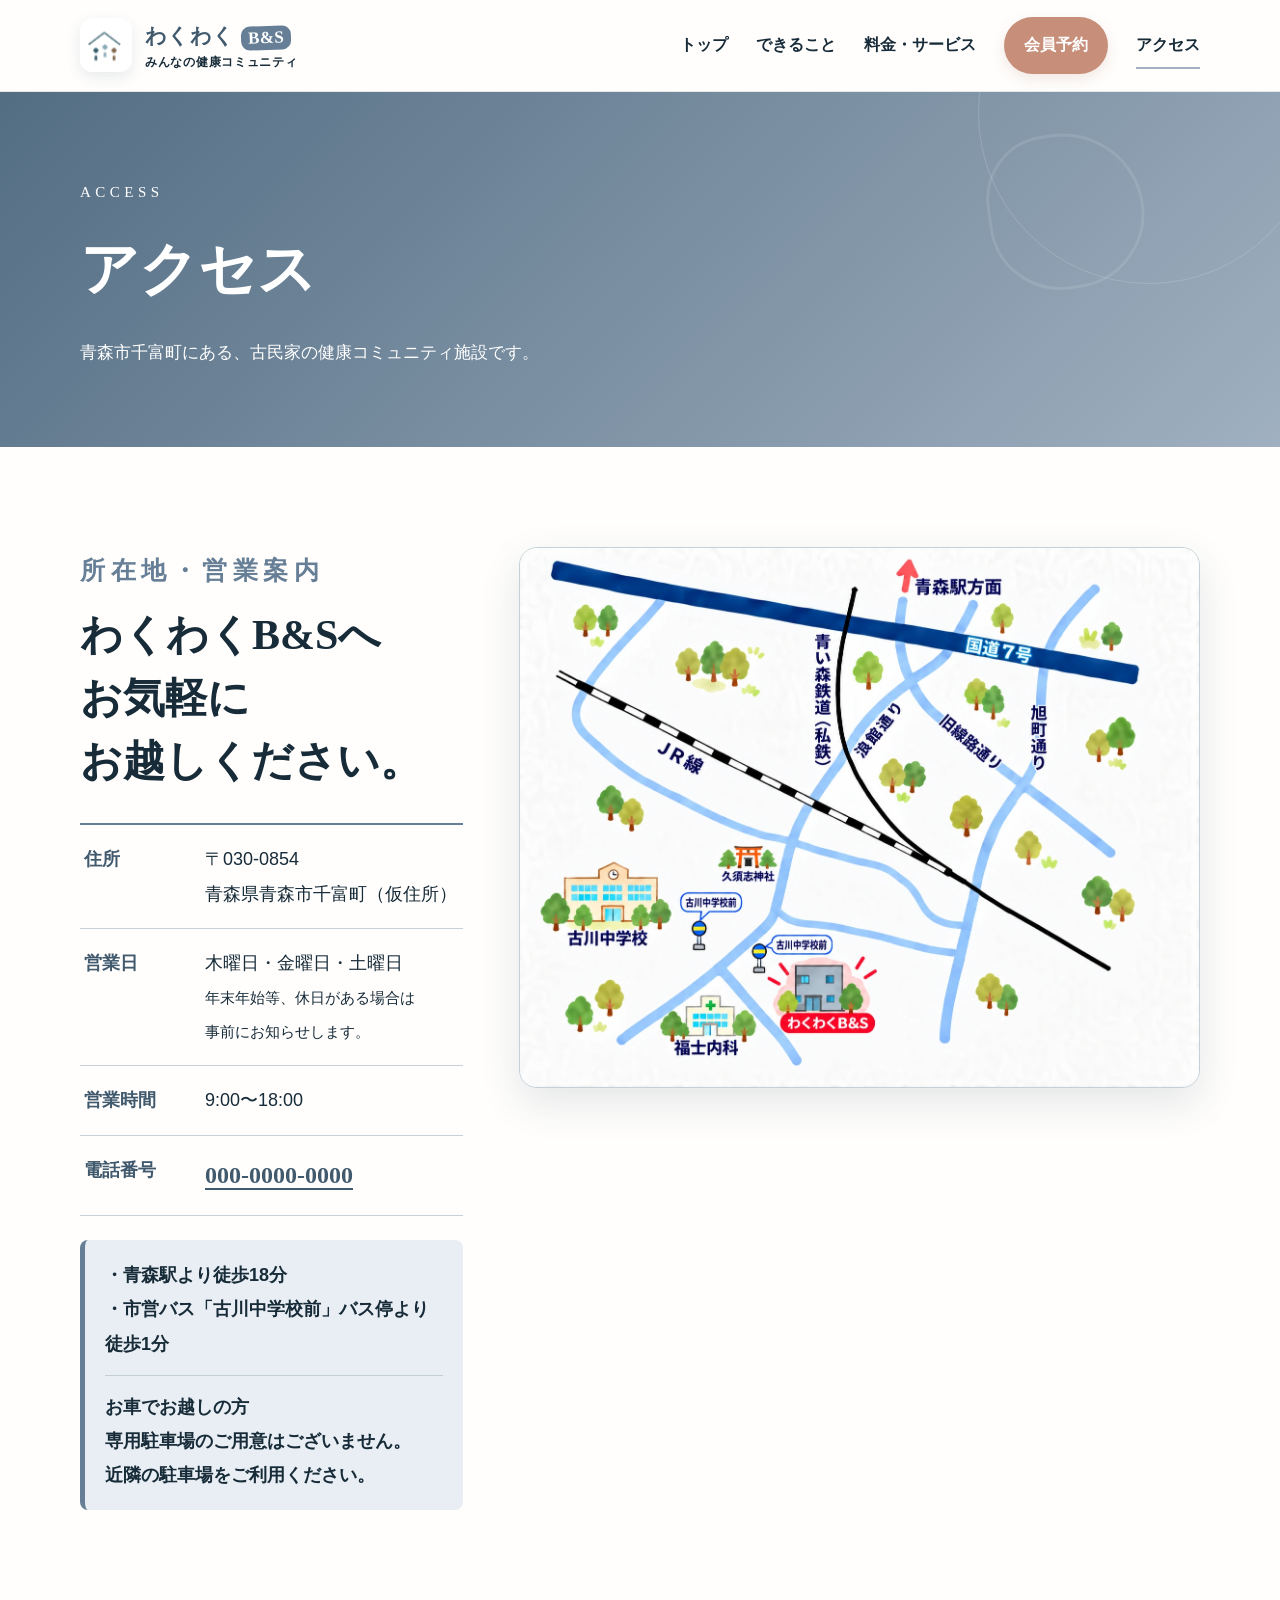
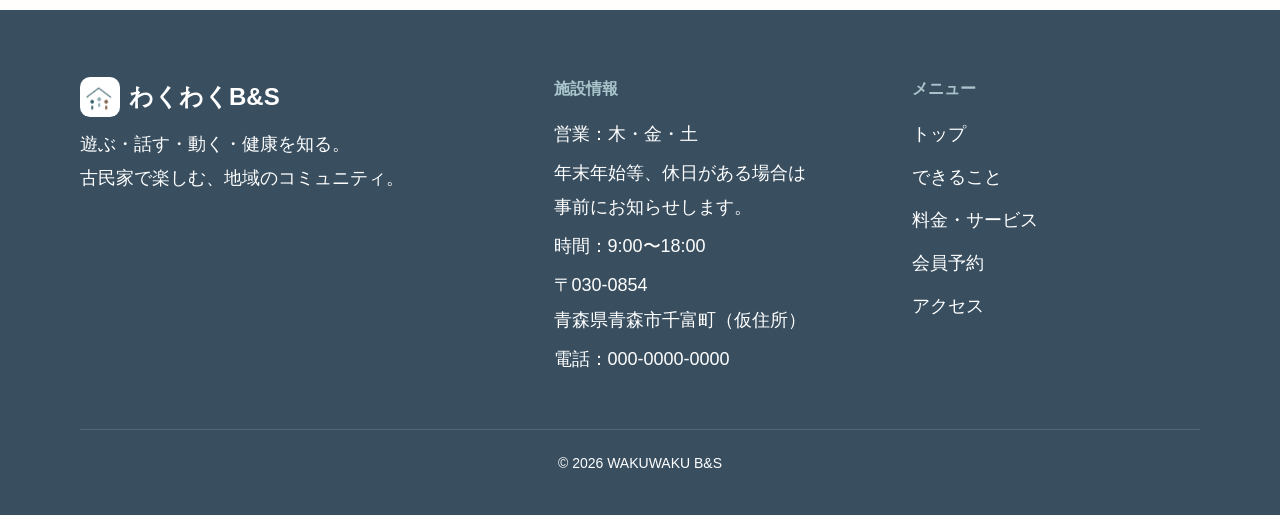
==== commit f395b46f: "v6.2" ====
--- a/access.html
+++ b/access.html
@@ -1,10 +1,53 @@
-<!doctype html><html lang="ja"><head><meta charset="utf-8"><meta name="viewport" content="width=device-width,initial-scale=1"><meta name="description" content="わくわくB&Sへのアクセス、所在地、営業日時のご案内。"><title>アクセス｜わくわくB&S</title><link rel="icon" type="image/png" href="images/logo.png"><link rel="stylesheet" href="css/style.css"></head><body data-page="access"><a class="skip-link" href="#main">本文へ移動</a><header id="siteHeader"></header><main id="main">
-  <section class="page-hero"><div class="wrap"><p>ACCESS</p><h1>アクセス</h1><span>青森市千富町にある、古民家の健康コミュニティ施設です。</span></div></section>
-  <section class="section wrap access-layout">
-    <div class="access-copy"><p class="eyebrow">所在地・営業案内</p><h2>わくわくB&Sへ<br>お気軽にお越しください。</h2>
-      <dl class="access-info"><div><dt>住所</dt><dd>〒030-0854　青森県青森市千富町（仮住所）</dd></div><div><dt>営業日</dt><dd>木曜日・金曜日・土曜日<br><small>年末年始等、休日がある場合は事前にお知らせします。</small></dd></div><div><dt>営業時間</dt><dd>9:00〜18:00</dd></div><div><dt>電話番号</dt><dd><a class="access-phone" href="tel:0000000000">000-0000-0000</a></dd></div></dl>
-      <div class="access-note"><p>・青森駅より徒歩18分<br>・市営バス「古川中学校前」バス停より徒歩1分</p><p><strong>お車でお越しの方</strong><br>専用駐車場のご用意はございません。近隣の駐車場をご利用ください。</p></div>
-    </div>
-    <figure class="access-map"><img src="images/access-map-v2.webp" alt="わくわくB&Sの仮案内図。青森駅方面、古川中学校前バス停、コンビニ、公園を目印として表示"><figcaption>※この地図はデザイン確認用の仮案内図です。正式な住所と道順は開業時に更新します。</figcaption></figure>
-  </section>
-</main><footer id="siteFooter"></footer><script src="js/main.js"></script></body></html>
+<!doctype html>
+<html lang="ja">
+	<head>
+		<meta charset="utf-8">
+		<meta name="viewport" content="width=device-width,initial-scale=1">
+		<meta name="description" content="わくわくB&Sへのアクセス、所在地、営業日時のご案内。">
+		<title>アクセス｜わくわくB&S</title>
+		<link rel="icon" type="image/png" href="images/logo.png">
+		<link rel="stylesheet" href="css/style.css">
+	</head>
+	<body data-page="access"><a class="skip-link" href="#main">本文へ移動</a>
+		<header id="siteHeader"></header>
+		<main id="main">
+			<section class="page-hero">
+				<div class="wrap"><p>ACCESS</p>
+					<h1>アクセス</h1><span>青森市千富町にある、古民家の健康コミュニティ施設です。</span></div>
+			</section>
+			<section class="section wrap access-layout">
+				<div class="access-copy"><p class="eyebrow">所在地・営業案内</p>
+					<h2>わくわくB&Sへ<br>お気軽にお越しください。</h2>
+					<dl class="access-info">
+						<div>
+							<dt>住所</dt>
+							<dd>〒030-0854　青森県青森市千富町（仮住所）</dd>
+						</div>
+						<div>
+							<dt>営業日</dt>
+							<dd>
+								木曜日・金曜日・土曜日<br><small>年末年始等、休日がある場合は事前にお知らせします。</small>
+							</dd>
+						</div>
+						<div>
+							<dt>営業時間</dt>
+							<dd>9:00〜18:00</dd>
+						</div>
+						<div>
+							<dt>電話番号</dt>
+							<dd><a class="access-phone" href="tel:0000000000">000-0000-0000</a></dd>
+						</div>
+					</dl>
+					<div class="access-note"><p>・青森駅より徒歩18分<br>・市営バス「古川中学校前」バス停より徒歩1分</p>
+						<p><strong>お車でお越しの方</strong><br>専用駐車場のご用意はございません。近隣の駐車場をご利用ください。
+						</p></div>
+				</div>
+				<figure class="access-map"><img src="images/access-map-v2.webp"
+				                                alt="わくわくB&Sの仮案内図。青森駅方面、古川中学校前バス停、コンビニ、公園を目印として表示">
+				</figure>
+			</section>
+		</main>
+		<footer id="siteFooter"></footer>
+		<script src="js/main.js"></script>
+	</body>
+</html>
--- a/css/style.css
+++ b/css/style.css
@@ -1,2367 +1,2367 @@
 :root {
-	--blue: #6f9faf;
-	--blue-dark: #315e6d;
-	--blue-deep: #214653;
-	--blue-pale: #dcebee;
-	--cream: #f6f1e7;
-	--paper: #fffdf8;
-	--brown: #694f3c;
-	--ink: #26363a;
-	--muted: #657579;
-	--line: #d9dedb;
-	--radius: 18px;
-	--shadow: 0 15px 40px rgba(36, 58, 63, .12);
-	--wrap: min(1120px, calc(100% - 40px))
+    --blue: #6f9faf;
+    --blue-dark: #315e6d;
+    --blue-deep: #214653;
+    --blue-pale: #dcebee;
+    --cream: #f6f1e7;
+    --paper: #fffdf8;
+    --brown: #694f3c;
+    --ink: #26363a;
+    --muted: #657579;
+    --line: #d9dedb;
+    --radius: 18px;
+    --shadow: 0 15px 40px rgba(36, 58, 63, .12);
+    --wrap: min(1120px, calc(100% - 40px))
 }
 
 * {
-	box-sizing: border-box
+    box-sizing: border-box
 }
 
 html {
-	scroll-behavior: smooth
+    scroll-behavior: smooth
 }
 
 body {
-	margin: 0;
-	color: var(--ink);
-	background: var(--paper);
-	font-family: "Yu Gothic", "Hiragino Kaku Gothic ProN", Meiryo, sans-serif;
-	font-size: 16px;
-	line-height: 1.8
+    margin: 0;
+    color: var(--ink);
+    background: var(--paper);
+    font-family: "Yu Gothic", "Hiragino Kaku Gothic ProN", Meiryo, sans-serif;
+    font-size: 16px;
+    line-height: 1.8
 }
 
 img {
-	max-width: 100%;
-	display: block
+    max-width: 100%;
+    display: block
 }
 
 a {
-	color: inherit;
-	text-decoration: none
+    color: inherit;
+    text-decoration: none
 }
 
 button, input, select, textarea {
-	font: inherit
+    font: inherit
 }
 
 .wrap {
-	width: var(--wrap);
-	margin-inline: auto
+    width: var(--wrap);
+    margin-inline: auto
 }
 
 .skip-link {
-	position: fixed;
-	z-index: 999;
-	left: 16px;
-	top: -80px;
-	background: #fff;
-	padding: 12px 18px
+    position: fixed;
+    z-index: 999;
+    left: 16px;
+    top: -80px;
+    background: #fff;
+    padding: 12px 18px
 }
 
 .skip-link:focus {
-	top: 12px
+    top: 12px
 }
 
 .site-header {
-	height: 92px;
-	background: rgba(255, 253, 248, .96);
-	display: flex;
-	align-items: center;
-	position: relative;
-	z-index: 50;
-	border-bottom: 1px solid rgba(49, 94, 109, .1)
+    height: 92px;
+    background: rgba(255, 253, 248, .96);
+    display: flex;
+    align-items: center;
+    position: relative;
+    z-index: 50;
+    border-bottom: 1px solid rgba(49, 94, 109, .1)
 }
 
 .header-inner {
-	width: var(--wrap);
-	margin: auto;
-	display: flex;
-	align-items: center;
-	gap: 32px
+    width: var(--wrap);
+    margin: auto;
+    display: flex;
+    align-items: center;
+    gap: 32px
 }
 
 .logo {
-	display: flex;
-	align-items: center;
-	gap: 11px;
-	margin-right: auto;
-	color: var(--blue-deep)
+    display: flex;
+    align-items: center;
+    gap: 11px;
+    margin-right: auto;
+    color: var(--blue-deep)
 }
 
 .logo-mark {
-	width: 45px;
-	height: 45px;
-	border-radius: 14px;
-	background: var(--blue);
-	display: grid;
-	place-items: center;
-	color: #fff;
-	font-weight: 700;
-	font-size: 21px
+    width: 45px;
+    height: 45px;
+    border-radius: 14px;
+    background: var(--blue);
+    display: grid;
+    place-items: center;
+    color: #fff;
+    font-weight: 700;
+    font-size: 21px
 }
 
 .logo strong {
-	font-size: 20px;
-	letter-spacing: .03em
+    font-size: 20px;
+    letter-spacing: .03em
 }
 
 .logo small {
-	display: block;
-	font-size: 10px;
-	color: var(--muted);
-	line-height: 1.2;
-	letter-spacing: .08em
+    display: block;
+    font-size: 10px;
+    color: var(--muted);
+    line-height: 1.2;
+    letter-spacing: .08em
 }
 
 .global-nav {
-	display: flex;
-	align-items: center;
-	gap: 28px
+    display: flex;
+    align-items: center;
+    gap: 28px
 }
 
 .global-nav a {
-	font-weight: 700;
-	font-size: 15px;
-	position: relative;
-	white-space: nowrap
+    font-weight: 700;
+    font-size: 15px;
+    position: relative;
+    white-space: nowrap
 }
 
 .global-nav a::after {
-	content: "";
-	height: 2px;
-	background: var(--blue);
-	position: absolute;
-	left: 0;
-	right: 100%;
-	bottom: -8px;
-	transition: .25s
+    content: "";
+    height: 2px;
+    background: var(--blue);
+    position: absolute;
+    left: 0;
+    right: 100%;
+    bottom: -8px;
+    transition: .25s
 }
 
 .global-nav a:hover::after, .global-nav a[aria-current="page"]::after {
-	right: 0
+    right: 0
 }
 
 .header-reserve {
-	background: var(--blue-dark);
-	color: #fff !important;
-	padding: 13px 20px;
-	border-radius: 999px
+    background: var(--blue-dark);
+    color: #fff !important;
+    padding: 13px 20px;
+    border-radius: 999px
 }
 
 .header-reserve::after {
-	display: none
+    display: none
 }
 
 .menu-toggle {
-	display: none;
-	border: 0;
-	background: transparent;
-	width: 48px;
-	height: 48px;
-	font-size: 24px
+    display: none;
+    border: 0;
+    background: transparent;
+    width: 48px;
+    height: 48px;
+    font-size: 24px
 }
 
 .hero {
-	height: calc(100vh - 92px);
-	min-height: 650px;
-	max-height: 820px;
-	position: relative;
-	overflow: hidden;
-	background: #244
+    height: calc(100vh - 92px);
+    min-height: 650px;
+    max-height: 820px;
+    position: relative;
+    overflow: hidden;
+    background: #244
 }
 
 .hero-slide {
-	position: absolute;
-	inset: 0;
-	opacity: 0;
-	visibility: hidden;
-	transform: scale(1.03);
-	transition: opacity .9s, transform 6s;
-	background-image: linear-gradient(90deg, rgba(16, 34, 38, .7) 0%, rgba(17, 38, 43, .32) 43%, rgba(17, 38, 43, 0) 72%), var(--hero);
-	background-size: cover;
-	background-position: center
+    position: absolute;
+    inset: 0;
+    opacity: 0;
+    visibility: hidden;
+    transform: scale(1.03);
+    transition: opacity .9s, transform 6s;
+    background-image: linear-gradient(90deg, rgba(16, 34, 38, .7) 0%, rgba(17, 38, 43, .32) 43%, rgba(17, 38, 43, 0) 72%), var(--hero);
+    background-size: cover;
+    background-position: center
 }
 
 .hero-slide.is-active {
-	opacity: 1;
-	visibility: visible;
-	transform: scale(1)
+    opacity: 1;
+    visibility: visible;
+    transform: scale(1)
 }
 
 .hero-copy {
-	width: var(--wrap);
-	margin: auto;
-	padding-top: clamp(130px, 19vh, 200px);
-	color: #fff
+    width: var(--wrap);
+    margin: auto;
+    padding-top: clamp(130px, 19vh, 200px);
+    color: #fff
 }
 
 .hero-kicker {
-	font-family: Georgia, serif;
-	font-size: 14px;
-	letter-spacing: .35em;
-	margin: 0 0 20px;
-	color: #d7eef3
+    font-family: Georgia, serif;
+    font-size: 14px;
+    letter-spacing: .35em;
+    margin: 0 0 20px;
+    color: #d7eef3
 }
 
 .hero-copy h1, .hero-copy h2 {
-	font-family: "Yu Mincho", "Hiragino Mincho ProN", serif;
-	font-size: clamp(40px, 5vw, 68px);
-	font-weight: 600;
-	line-height: 1.35;
-	letter-spacing: .05em;
-	margin: 0 0 22px;
-	text-shadow: 0 2px 15px rgba(0, 0, 0, .25)
+    font-family: "Yu Mincho", "Hiragino Mincho ProN", serif;
+    font-size: clamp(40px, 5vw, 68px);
+    font-weight: 600;
+    line-height: 1.35;
+    letter-spacing: .05em;
+    margin: 0 0 22px;
+    text-shadow: 0 2px 15px rgba(0, 0, 0, .25)
 }
 
 .hero-copy p:last-child {
-	font-size: 18px;
-	font-weight: 600;
-	letter-spacing: .04em
+    font-size: 18px;
+    font-weight: 600;
+    letter-spacing: .04em
 }
 
 .hero-controls {
-	position: absolute;
-	z-index: 3;
-	left: 50%;
-	bottom: 98px;
-	transform: translateX(-50%);
-	display: flex;
-	align-items: center;
-	gap: 18px;
-	color: #fff
+    position: absolute;
+    z-index: 3;
+    left: 50%;
+    bottom: 98px;
+    transform: translateX(-50%);
+    display: flex;
+    align-items: center;
+    gap: 18px;
+    color: #fff
 }
 
 .hero-arrow {
-	border: 1px solid rgba(255, 255, 255, .65);
-	width: 44px;
-	height: 44px;
-	border-radius: 50%;
-	background: rgba(18, 45, 53, .25);
-	color: #fff;
-	font-size: 27px;
-	line-height: 1;
-	cursor: pointer
+    border: 1px solid rgba(255, 255, 255, .65);
+    width: 44px;
+    height: 44px;
+    border-radius: 50%;
+    background: rgba(18, 45, 53, .25);
+    color: #fff;
+    font-size: 27px;
+    line-height: 1;
+    cursor: pointer
 }
 
 .hero-dots {
-	display: flex;
-	gap: 9px
+    display: flex;
+    gap: 9px
 }
 
 .hero-dots button {
-	width: 11px;
-	height: 11px;
-	border: 1px solid #fff;
-	border-radius: 50%;
-	background: transparent;
-	padding: 0;
-	cursor: pointer
+    width: 11px;
+    height: 11px;
+    border: 1px solid #fff;
+    border-radius: 50%;
+    background: transparent;
+    padding: 0;
+    cursor: pointer
 }
 
 .hero-dots button[aria-selected="true"] {
-	background: #fff
+    background: #fff
 }
 
 .hero-quick {
-	position: absolute;
-	z-index: 4;
-	right: 0;
-	bottom: 0;
-	display: grid;
-	grid-template-columns:180px 180px 260px;
-	min-height: 82px
+    position: absolute;
+    z-index: 4;
+    right: 0;
+    bottom: 0;
+    display: grid;
+    grid-template-columns:180px 180px 260px;
+    min-height: 82px
 }
 
 .hero-quick > div {
-	background: rgba(255, 253, 248, .94);
-	padding: 13px 24px;
-	border-right: 1px solid var(--line)
+    background: rgba(255, 253, 248, .94);
+    padding: 13px 24px;
+    border-right: 1px solid var(--line)
 }
 
 .hero-quick span {
-	display: block;
-	font-size: 12px;
-	color: var(--muted)
+    display: block;
+    font-size: 12px;
+    color: var(--muted)
 }
 
 .hero-quick strong {
-	font-size: 16px
+    font-size: 16px
 }
 
 .hero-quick > a {
-	display: flex;
-	align-items: center;
-	justify-content: center;
-	gap: 24px;
-	background: var(--blue-dark);
-	color: #fff;
-	font-weight: 700;
-	font-size: 17px
+    display: flex;
+    align-items: center;
+    justify-content: center;
+    gap: 24px;
+    background: var(--blue-dark);
+    color: #fff;
+    font-weight: 700;
+    font-size: 17px
 }
 
 .section {
-	padding: 100px 0
+    padding: 100px 0
 }
 
 .section-heading {
-	margin-bottom: 48px
+    margin-bottom: 48px
 }
 
 .section-heading p, .eyebrow {
-	margin: 0 0 7px;
-	color: var(--blue-dark);
-	font-family: Georgia, serif;
-	font-weight: 700;
-	font-size: 13px;
-	letter-spacing: .22em
+    margin: 0 0 7px;
+    color: var(--blue-dark);
+    font-family: Georgia, serif;
+    font-weight: 700;
+    font-size: 13px;
+    letter-spacing: .22em
 }
 
 .section-heading h2 {
-	font-family: "Yu Mincho", "Hiragino Mincho ProN", serif;
-	font-size: clamp(28px, 3.2vw, 42px);
-	font-weight: 600;
-	margin: 0;
-	line-height: 1.4
+    font-family: "Yu Mincho", "Hiragino Mincho ProN", serif;
+    font-size: clamp(28px, 3.2vw, 42px);
+    font-weight: 600;
+    margin: 0;
+    line-height: 1.4
 }
 
 .intro-grid {
-	display: grid;
-	grid-template-columns:.8fr 1.2fr;
-	gap: 80px;
-	align-items: center
+    display: grid;
+    grid-template-columns:.8fr 1.2fr;
+    gap: 80px;
+    align-items: center
 }
 
 .intro-copy .lead {
-	font-family: "Yu Mincho", "Hiragino Mincho ProN", serif;
-	font-size: clamp(28px, 3.5vw, 46px);
-	font-weight: 600;
-	line-height: 1.45;
-	margin: 0 0 26px
+    font-family: "Yu Mincho", "Hiragino Mincho ProN", serif;
+    font-size: clamp(28px, 3.5vw, 46px);
+    font-weight: 600;
+    line-height: 1.45;
+    margin: 0 0 26px
 }
 
 .intro-copy .lead em {
-	color: var(--blue-dark);
-	font-style: normal
+    color: var(--blue-dark);
+    font-style: normal
 }
 
 .intro-copy > p:not(.lead) {
-	color: var(--muted)
+    color: var(--muted)
 }
 
 .text-link {
-	display: inline-flex;
-	gap: 22px;
-	margin-top: 15px;
-	color: var(--blue-dark);
-	font-weight: 700;
-	border-bottom: 1px solid var(--blue);
-	padding-bottom: 6px
+    display: inline-flex;
+    gap: 22px;
+    margin-top: 15px;
+    color: var(--blue-dark);
+    font-weight: 700;
+    border-bottom: 1px solid var(--blue);
+    padding-bottom: 6px
 }
 
 .four-values {
-	display: grid;
-	grid-template-columns:1fr 1fr;
-	gap: 14px
+    display: grid;
+    grid-template-columns:1fr 1fr;
+    gap: 14px
 }
 
 .four-values article {
-	background: var(--cream);
-	padding: 30px;
-	border-radius: var(--radius);
-	min-height: 190px
+    background: var(--cream);
+    padding: 30px;
+    border-radius: var(--radius);
+    min-height: 190px
 }
 
 .four-values article:nth-child(2), .four-values article:nth-child(3) {
-	background: var(--blue-pale)
+    background: var(--blue-pale)
 }
 
 .four-values b {
-	display: grid;
-	place-items: center;
-	width: 44px;
-	height: 44px;
-	border-radius: 50%;
-	background: var(--blue-dark);
-	color: #fff;
-	font-family: serif;
-	font-size: 20px
+    display: grid;
+    place-items: center;
+    width: 44px;
+    height: 44px;
+    border-radius: 50%;
+    background: var(--blue-dark);
+    color: #fff;
+    font-family: serif;
+    font-size: 20px
 }
 
 .four-values h3 {
-	margin: 14px 0 0;
-	font-size: 18px
+    margin: 14px 0 0;
+    font-size: 18px
 }
 
 .four-values p {
-	margin: 0;
-	color: var(--muted);
-	font-size: 14px
+    margin: 0;
+    color: var(--muted);
+    font-size: 14px
 }
 
 .activity-preview {
-	background: var(--blue-deep);
-	color: #fff;
-	position: relative
+    background: var(--blue-deep);
+    color: #fff;
+    position: relative
 }
 
 .section-heading.light p {
-	color: #b9d8df
+    color: #b9d8df
 }
 
 .activity-cards {
-	display: grid;
-	grid-template-columns:repeat(3, 1fr);
-	gap: 20px
+    display: grid;
+    grid-template-columns:repeat(3, 1fr);
+    gap: 20px
 }
 
 .activity-cards article {
-	padding: 38px 32px;
-	background: rgba(255, 255, 255, .08);
-	border: 1px solid rgba(255, 255, 255, .16);
-	border-radius: var(--radius)
+    padding: 38px 32px;
+    background: rgba(255, 255, 255, .08);
+    border: 1px solid rgba(255, 255, 255, .16);
+    border-radius: var(--radius)
 }
 
 .activity-cards span {
-	font-family: Georgia, serif;
-	color: #a9ced6
+    font-family: Georgia, serif;
+    color: #a9ced6
 }
 
 .activity-cards h3 {
-	font-size: 21px;
-	margin: 14px 0 10px
+    font-size: 21px;
+    margin: 14px 0 10px
 }
 
 .activity-cards p {
-	color: #d5e2e4
+    color: #d5e2e4
 }
 
 .center {
-	text-align: center;
-	margin: 44px 0 0
+    text-align: center;
+    margin: 44px 0 0
 }
 
 .button {
-	display: inline-flex;
-	align-items: center;
-	justify-content: center;
-	min-height: 58px;
-	padding: 14px 30px;
-	border-radius: 999px;
-	border: 0;
-	background: var(--blue-dark);
-	color: #fff;
-	font-weight: 700;
-	cursor: pointer;
-	box-shadow: 0 8px 20px rgba(30, 69, 80, .18)
+    display: inline-flex;
+    align-items: center;
+    justify-content: center;
+    min-height: 58px;
+    padding: 14px 30px;
+    border-radius: 999px;
+    border: 0;
+    background: var(--blue-dark);
+    color: #fff;
+    font-weight: 700;
+    cursor: pointer;
+    box-shadow: 0 8px 20px rgba(30, 69, 80, .18)
 }
 
 .button:hover {
-	/*background: var(--blue-deep)*/
+    /*background: var(--blue-deep)*/
 }
 
 .button-light {
-	background: #fff;
-	color: var(--blue-deep)
+    background: #fff;
+    color: var(--blue-deep)
 }
 
 .news-list {
-	border-top: 1px solid var(--line)
+    border-top: 1px solid var(--line)
 }
 
 .news-list a {
-	display: grid;
-	grid-template-columns:120px 100px 1fr 30px;
-	align-items: center;
-	gap: 18px;
-	padding: 23px 8px;
-	border-bottom: 1px solid var(--line)
+    display: grid;
+    grid-template-columns:120px 100px 1fr 30px;
+    align-items: center;
+    gap: 18px;
+    padding: 23px 8px;
+    border-bottom: 1px solid var(--line)
 }
 
 .news-list time {
-	font-family: Georgia, serif;
-	color: var(--muted)
+    font-family: Georgia, serif;
+    color: var(--muted)
 }
 
 .tag {
-	font-size: 12px;
-	text-align: center;
-	padding: 2px 8px;
-	border: 1px solid var(--blue);
-	color: var(--blue-dark);
-	border-radius: 999px
+    font-size: 12px;
+    text-align: center;
+    padding: 2px 8px;
+    border: 1px solid var(--blue);
+    color: var(--blue-dark);
+    border-radius: 999px
 }
 
 .news-list i {
-	font-style: normal;
-	color: var(--blue-dark)
+    font-style: normal;
+    color: var(--blue-dark)
 }
 
 .visit-cta {
-	background: var(--cream);
-	padding: 64px 0;
-	border-block: 1px solid #e7ddca
+    background: var(--cream);
+    padding: 64px 0;
+    border-block: 1px solid #e7ddca
 }
 
 .visit-grid {
-	display: flex;
-	align-items: center;
-	justify-content: space-between;
-	gap: 40px
+    display: flex;
+    align-items: center;
+    justify-content: space-between;
+    gap: 40px
 }
 
 .visit-grid p {
-	margin: 0;
-	color: var(--blue-dark);
-	font-weight: 700
+    margin: 0;
+    color: var(--blue-dark);
+    font-weight: 700
 }
 
 .visit-grid h2 {
-	font-family: "Yu Mincho", serif;
-	font-size: 34px;
-	margin: 5px 0
+    font-family: "Yu Mincho", serif;
+    font-size: 34px;
+    margin: 5px 0
 }
 
 .visit-grid span {
-	color: var(--muted)
+    color: var(--muted)
 }
 
 .site-footer {
-	background: #1e363e;
-	color: #dbe5e7;
-	padding: 64px 0 24px
+    background: #1e363e;
+    color: #dbe5e7;
+    padding: 64px 0 24px
 }
 
 .footer-grid {
-	display: grid;
-	grid-template-columns:1.4fr 1fr 1fr;
-	gap: 70px
+    display: grid;
+    grid-template-columns:1.4fr 1fr 1fr;
+    gap: 70px
 }
 
 .footer-logo {
-	font-size: 24px;
-	font-weight: 700;
-	color: #fff
+    font-size: 24px;
+    font-weight: 700;
+    color: #fff
 }
 
 .footer-grid h3 {
-	font-size: 14px;
-	color: #a9c5cb;
-	margin: 0 0 12px
+    font-size: 14px;
+    color: #a9c5cb;
+    margin: 0 0 12px
 }
 
 .footer-grid p {
-	margin: 0 0 5px
+    margin: 0 0 5px
 }
 
 .footer-links {
-	display: grid;
-	gap: 9px
+    display: grid;
+    gap: 9px
 }
 
 .copyright {
-	text-align: center;
-	border-top: 1px solid rgba(255, 255, 255, .14);
-	padding-top: 20px;
-	margin-top: 48px;
-	font-size: 12px;
-	color: #99b0b5
+    text-align: center;
+    border-top: 1px solid rgba(255, 255, 255, .14);
+    padding-top: 20px;
+    margin-top: 48px;
+    font-size: 12px;
+    color: #99b0b5
 }
 
 .page-hero {
-	background: linear-gradient(135deg, var(--blue-deep), var(--blue-dark));
-	color: #fff;
-	padding: 86px 0 78px;
-	position: relative;
-	overflow: hidden
+    background: linear-gradient(135deg, var(--blue-deep), var(--blue-dark));
+    color: #fff;
+    padding: 86px 0 78px;
+    position: relative;
+    overflow: hidden
 }
 
 .page-hero::after {
-	content: "";
-	position: absolute;
-	width: 340px;
-	height: 340px;
-	border: 1px solid rgba(255, 255, 255, .16);
-	border-radius: 50%;
-	right: -40px;
-	top: -150px
+    content: "";
+    position: absolute;
+    width: 340px;
+    height: 340px;
+    border: 1px solid rgba(255, 255, 255, .16);
+    border-radius: 50%;
+    right: -40px;
+    top: -150px
 }
 
 .page-hero p {
-	font-family: Georgia, serif;
-	letter-spacing: .3em;
-	color: #b7d8df;
-	margin: 0
+    font-family: Georgia, serif;
+    letter-spacing: .3em;
+    color: #b7d8df;
+    margin: 0
 }
 
 .page-hero h1 {
-	font-family: "Yu Mincho", serif;
-	font-size: clamp(38px, 5vw, 58px);
-	margin: 8px 0 10px
+    font-family: "Yu Mincho", serif;
+    font-size: clamp(38px, 5vw, 58px);
+    margin: 8px 0 10px
 }
 
 .page-hero span {
-	color: #d9e7e9
+    color: #d9e7e9
 }
 
 .page-intro {
-	max-width: 760px;
-	margin: 0 auto 68px;
-	text-align: center
+    max-width: 760px;
+    margin: 0 auto 68px;
+    text-align: center
 }
 
 .page-intro h2 {
-	font-family: "Yu Mincho", serif;
-	font-size: clamp(30px, 4vw, 44px);
-	line-height: 1.5;
-	margin: 10px 0 18px
+    font-family: "Yu Mincho", serif;
+    font-size: clamp(30px, 4vw, 44px);
+    line-height: 1.5;
+    margin: 10px 0 18px
 }
 
 .page-intro > p:last-child {
-	color: var(--muted)
+    color: var(--muted)
 }
 
 .feature-list {
-	display: grid;
-	gap: 22px
+    display: grid;
+    gap: 22px
 }
 
 .feature-list article {
-	display: grid;
-	grid-template-columns:100px 1fr;
-	gap: 24px;
-	padding: 38px 42px;
-	background: #fff;
-	border: 1px solid var(--line);
-	border-radius: var(--radius);
-	box-shadow: 0 8px 24px rgba(37, 64, 70, .05)
+    display: grid;
+    grid-template-columns:100px 1fr;
+    gap: 24px;
+    padding: 38px 42px;
+    background: #fff;
+    border: 1px solid var(--line);
+    border-radius: var(--radius);
+    box-shadow: 0 8px 24px rgba(37, 64, 70, .05)
 }
 
 .feature-number {
-	font-family: Georgia, serif;
-	font-size: 38px;
-	color: var(--blue)
+    font-family: Georgia, serif;
+    font-size: 38px;
+    color: var(--blue)
 }
 
 .feature-list h3 {
-	font-size: 28px;
-	margin: 0 0 10px
+    font-size: 28px;
+    margin: 0 0 10px
 }
 
 .feature-list p {
-	color: var(--muted)
+    color: var(--muted)
 }
 
 .chip-list {
-	display: flex;
-	flex-wrap: wrap;
-	gap: 8px;
-	list-style: none;
-	padding: 0;
-	margin: 16px 0 0
+    display: flex;
+    flex-wrap: wrap;
+    gap: 8px;
+    list-style: none;
+    padding: 0;
+    margin: 16px 0 0
 }
 
 .chip-list li {
-	background: var(--blue-pale);
-	color: var(--blue-deep);
-	padding: 5px 13px;
-	border-radius: 999px;
-	font-size: 14px
+    background: var(--blue-pale);
+    color: var(--blue-deep);
+    padding: 5px 13px;
+    border-radius: 999px;
+    font-size: 14px
 }
 
 .price-grid {
-	display: grid;
-	grid-template-columns:repeat(3, 1fr);
-	gap: 20px;
-	align-items: stretch;
-	margin-bottom: 28px
+    display: grid;
+    grid-template-columns:repeat(3, 1fr);
+    gap: 20px;
+    align-items: stretch;
+    margin-bottom: 28px
 }
 
 .price-grid article {
-	position: relative;
-	text-align: center;
-	border: 1px solid var(--line);
-	border-radius: var(--radius);
-	padding: 38px 20px;
-	background: #fff
+    position: relative;
+    text-align: center;
+    border: 1px solid var(--line);
+    border-radius: var(--radius);
+    padding: 38px 20px;
+    background: #fff
 }
 
 .price-grid article.recommended {
-	border: 3px solid var(--blue);
-	transform: translateY(-10px)
+    border: 3px solid var(--blue);
+    transform: translateY(-10px)
 }
 
 .price-grid article > b {
-	position: absolute;
-	top: -15px;
-	left: 50%;
-	transform: translateX(-50%);
-	background: var(--blue);
-	color: #fff;
-	padding: 3px 18px;
-	border-radius: 999px;
-	font-size: 13px
+    position: absolute;
+    top: -15px;
+    left: 50%;
+    transform: translateX(-50%);
+    background: var(--blue);
+    color: #fff;
+    padding: 3px 18px;
+    border-radius: 999px;
+    font-size: 13px
 }
 
 .price-grid span {
-	color: var(--muted);
-	font-size: 14px
+    color: var(--muted);
+    font-size: 14px
 }
 
 .price-grid h3 {
-	margin: 7px 0;
-	font-size: 22px
+    margin: 7px 0;
+    font-size: 22px
 }
 
 .price-grid strong {
-	font-family: Georgia, serif;
-	color: var(--blue-dark);
-	font-size: 44px
+    font-family: Georgia, serif;
+    color: var(--blue-dark);
+    font-size: 44px
 }
 
 .price-grid small {
-	font-family: inherit;
-	font-size: 16px
+    font-family: inherit;
+    font-size: 16px
 }
 
 .member-card {
-	display: grid;
-	grid-template-columns:1.1fr .9fr;
-	gap: 50px;
-	align-items: center;
-	padding: 40px 46px;
-	border-radius: var(--radius);
-	background: var(--blue-deep);
-	color: #fff
+    display: grid;
+    grid-template-columns:1.1fr .9fr;
+    gap: 50px;
+    align-items: center;
+    padding: 40px 46px;
+    border-radius: var(--radius);
+    background: var(--blue-deep);
+    color: #fff
 }
 
 .member-card h2 {
-	font-size: 32px;
-	margin: 0
+    font-size: 32px;
+    margin: 0
 }
 
 .member-card p {
-	color: #cfdee1
+    color: #cfdee1
 }
 
 .member-price {
-	text-align: right
+    text-align: right
 }
 
 .member-price strong {
-	display: block;
-	font-size: 32px
+    display: block;
+    font-size: 32px
 }
 
 .member-price small {
-	font-size: 15px
+    font-size: 15px
 }
 
 .member-price span {
-	color: #bad0d5
+    color: #bad0d5
 }
 
 .note {
-	text-align: center;
-	color: var(--muted);
-	font-size: 14px
+    text-align: center;
+    color: var(--muted);
+    font-size: 14px
 }
 
 .services {
-	background: var(--cream)
+    background: var(--cream)
 }
 
 .service-grid {
-	display: grid;
-	grid-template-columns:repeat(4, 1fr);
-	gap: 16px
+    display: grid;
+    grid-template-columns:repeat(4, 1fr);
+    gap: 16px
 }
 
 .service-grid article {
-	background: #fff;
-	padding: 30px 24px;
-	border-radius: var(--radius)
+    background: #fff;
+    padding: 30px 24px;
+    border-radius: var(--radius)
 }
 
 .service-grid > article > span {
-	font-size: 30px
+    font-size: 30px
 }
 
 .service-grid h3 {
-	font-size: 18px
+    font-size: 18px
 }
 
 .service-grid p {
-	color: var(--muted);
-	font-size: 15px
+    color: var(--muted);
+    font-size: 15px
 }
 
 .form-layout, .contact-layout {
-	display: grid;
-	grid-template-columns:340px 1fr;
-	gap: 60px;
-	align-items: start
+    display: grid;
+    grid-template-columns:340px 1fr;
+    gap: 60px;
+    align-items: start
 }
 
 .form-guide {
-	position: sticky;
-	top: 30px
+    position: sticky;
+    top: 30px
 }
 
 .form-guide h2 {
-	font-family: "Yu Mincho", serif;
-	font-size: 34px
+    font-family: "Yu Mincho", serif;
+    font-size: 34px
 }
 
 .form-guide ol {
-	list-style: none;
-	padding: 0;
-	margin: 30px 0
+    list-style: none;
+    padding: 0;
+    margin: 30px 0
 }
 
 .form-guide li {
-	display: flex;
-	gap: 14px;
-	margin: 20px 0
+    display: flex;
+    gap: 14px;
+    margin: 20px 0
 }
 
 .form-guide li > b {
-	display: grid;
-	place-items: center;
-	flex: 0 0 34px;
-	height: 34px;
-	border-radius: 50%;
-	background: var(--blue);
-	color: #fff
+    display: grid;
+    place-items: center;
+    flex: 0 0 34px;
+    height: 34px;
+    border-radius: 50%;
+    background: var(--blue);
+    color: #fff
 }
 
 .form-guide li strong, .form-guide li small {
-	display: block
+    display: block
 }
 
 .form-guide li small {
-	color: var(--muted)
+    color: var(--muted)
 }
 
 .mini-info {
-	padding: 20px;
-	background: var(--blue-pale);
-	border-radius: 14px
+    padding: 20px;
+    background: var(--blue-pale);
+    border-radius: 14px
 }
 
 .mini-info p {
-	margin: 5px 0 0
+    margin: 5px 0 0
 }
 
 .main-form {
-	background: #fff;
-	border: 1px solid var(--line);
-	border-radius: var(--radius);
-	padding: 40px;
-	box-shadow: var(--shadow)
+    background: #fff;
+    border: 1px solid var(--line);
+    border-radius: var(--radius);
+    padding: 40px;
+    box-shadow: var(--shadow)
 }
 
 .main-form fieldset {
-	border: 0;
-	padding: 0;
-	margin: 0 0 28px
+    border: 0;
+    padding: 0;
+    margin: 0 0 28px
 }
 
 .main-form legend, .main-form > fieldset > legend {
-	font-weight: 700;
-	margin-bottom: 10px
+    font-weight: 700;
+    margin-bottom: 10px
 }
 
 .radio-row {
-	display: flex;
-	gap: 12px
+    display: flex;
+    gap: 12px
 }
 
 .radio-row label {
-	flex: 1;
-	border: 1px solid var(--line);
-	padding: 14px;
-	border-radius: 12px
+    flex: 1;
+    border: 1px solid var(--line);
+    padding: 14px;
+    border-radius: 12px
 }
 
 .field-grid {
-	display: grid;
-	grid-template-columns:1fr 1fr;
-	gap: 22px
+    display: grid;
+    grid-template-columns:1fr 1fr;
+    gap: 22px
 }
 
 .field-grid > label {
-	display: grid;
-	gap: 6px;
-	font-weight: 700
+    display: grid;
+    gap: 6px;
+    font-weight: 700
 }
 
 .field-grid .wide {
-	grid-column: 1/-1
+    grid-column: 1/-1
 }
 
 .field-grid input, .field-grid select, .field-grid textarea {
-	width: 100%;
-	border: 1px solid #bcc9ca;
-	border-radius: 10px;
-	padding: 13px 14px;
-	background: #fff
+    width: 100%;
+    border: 1px solid #bcc9ca;
+    border-radius: 10px;
+    padding: 13px 14px;
+    background: #fff
 }
 
 .field-grid input:focus, .field-grid select:focus, .field-grid textarea:focus {
-	outline: 3px solid rgba(111, 159, 175, .25);
-	border-color: var(--blue-dark)
+    outline: 3px solid rgba(111, 159, 175, .25);
+    border-color: var(--blue-dark)
 }
 
 .field-grid em {
-	display: inline;
-	color: #fff;
-	background: #b85a52;
-	border-radius: 4px;
-	padding: 1px 6px;
-	font-size: 11px;
-	font-style: normal;
-	margin-left: 5px
+    display: inline;
+    color: #fff;
+    background: #b85a52;
+    border-radius: 4px;
+    padding: 1px 6px;
+    font-size: 11px;
+    font-style: normal;
+    margin-left: 5px
 }
 
 .checks {
-	display: flex !important;
-	flex-wrap: wrap;
-	gap: 10px 22px
+    display: flex !important;
+    flex-wrap: wrap;
+    gap: 10px 22px
 }
 
 .checks label {
-	font-weight: 400
+    font-weight: 400
 }
 
 .privacy-note {
-	background: var(--cream);
-	padding: 14px 16px;
-	border-radius: 10px;
-	color: var(--muted);
-	font-size: 14px
+    background: var(--cream);
+    padding: 14px 16px;
+    border-radius: 10px;
+    color: var(--muted);
+    font-size: 14px
 }
 
 .form-button {
-	width: 100%
+    width: 100%
 }
 
 .form-status {
-	text-align: center;
-	color: var(--blue-dark);
-	font-weight: 700
+    text-align: center;
+    color: var(--blue-dark);
+    font-weight: 700
 }
 
 .contact-info {
-	padding: 30px;
-	background: var(--blue-pale);
-	border-radius: var(--radius)
+    padding: 30px;
+    background: var(--blue-pale);
+    border-radius: var(--radius)
 }
 
 .phone {
-	display: block;
-	font-family: Georgia, serif;
-	font-size: 36px;
-	color: var(--blue-deep);
-	font-weight: 700;
-	line-height: 1.3
+    display: block;
+    font-family: Georgia, serif;
+    font-size: 36px;
+    color: var(--blue-deep);
+    font-weight: 700;
+    line-height: 1.3
 }
 
 .contact-info dl {
-	margin: 30px 0 0
+    margin: 30px 0 0
 }
 
 .contact-info dl > div {
-	border-top: 1px solid rgba(49, 94, 109, .2);
-	padding: 16px 0
+    border-top: 1px solid rgba(49, 94, 109, .2);
+    padding: 16px 0
 }
 
 .contact-info dt {
-	font-weight: 700
+    font-weight: 700
 }
 
 .contact-info dd {
-	margin: 3px 0 0;
-	color: var(--muted)
+    margin: 3px 0 0;
+    color: var(--muted)
 }
 
 @media (max-width: 960px) {
-	.site-header {
-		height: 76px
-	}
-
-	.menu-toggle {
-		display: block
-	}
-
-	.global-nav {
-		display: none;
-		position: absolute;
-		top: 76px;
-		left: 0;
-		right: 0;
-		background: var(--paper);
-		padding: 20px;
-		box-shadow: var(--shadow);
-		flex-direction: column;
-		align-items: stretch
-	}
-
-	.global-nav.is-open {
-		display: flex
-	}
-
-	.global-nav a {
-		padding: 8px
-	}
-
-	.hero {
-		height: 730px;
-		min-height: 0
-	}
-
-	.hero-slide {
-		background-image: linear-gradient(90deg, rgba(16, 34, 38, .72), rgba(17, 38, 43, .12)), var(--hero)
-	}
-
-	.hero-copy {
-		padding-top: 160px
-	}
-
-	.hero-quick {
-		grid-template-columns:1fr 1fr;
-		left: 20px;
-		right: 20px
-	}
-
-	.hero-quick > a {
-		grid-column: 1/-1;
-		min-height: 58px
-	}
-
-	.intro-grid {
-		grid-template-columns:1fr;
-		gap: 40px
-	}
-
-	.activity-cards, .price-grid {
-		grid-template-columns:1fr
-	}
-
-	.price-grid article.recommended {
-		transform: none
-	}
-
-	.service-grid {
-		grid-template-columns:1fr 1fr
-	}
-
-	.form-layout, .contact-layout {
-		grid-template-columns:1fr
-	}
-
-	.form-guide {
-		position: static
-	}
-
-	.footer-grid {
-		grid-template-columns:1fr 1fr
-	}
-
-	.footer-grid > div:first-child {
-		grid-column: 1/-1
-	}
+    .site-header {
+        height: 76px
+    }
+
+    .menu-toggle {
+        display: block
+    }
+
+    .global-nav {
+        display: none;
+        position: absolute;
+        top: 76px;
+        left: 0;
+        right: 0;
+        background: var(--paper);
+        padding: 20px;
+        box-shadow: var(--shadow);
+        flex-direction: column;
+        align-items: stretch
+    }
+
+    .global-nav.is-open {
+        display: flex
+    }
+
+    .global-nav a {
+        padding: 8px
+    }
+
+    .hero {
+        height: 730px;
+        min-height: 0
+    }
+
+    .hero-slide {
+        background-image: linear-gradient(90deg, rgba(16, 34, 38, .72), rgba(17, 38, 43, .12)), var(--hero)
+    }
+
+    .hero-copy {
+        padding-top: 160px
+    }
+
+    .hero-quick {
+        grid-template-columns:1fr 1fr;
+        left: 20px;
+        right: 20px
+    }
+
+    .hero-quick > a {
+        grid-column: 1/-1;
+        min-height: 58px
+    }
+
+    .intro-grid {
+        grid-template-columns:1fr;
+        gap: 40px
+    }
+
+    .activity-cards, .price-grid {
+        grid-template-columns:1fr
+    }
+
+    .price-grid article.recommended {
+        transform: none
+    }
+
+    .service-grid {
+        grid-template-columns:1fr 1fr
+    }
+
+    .form-layout, .contact-layout {
+        grid-template-columns:1fr
+    }
+
+    .form-guide {
+        position: static
+    }
+
+    .footer-grid {
+        grid-template-columns:1fr 1fr
+    }
+
+    .footer-grid > div:first-child {
+        grid-column: 1/-1
+    }
 }
 
 @media (max-width: 640px) {
-	:root {
-		--wrap: calc(100% - 32px)
-	}
-
-	body {
-		font-size: 16px
-	}
-
-	.logo small {
-		display: none
-	}
-
-	.logo strong {
-		font-size: 17px
-	}
-
-	.hero {
-		height: 690px
-	}
-
-	.hero-slide {
-		background-position: 60% center
-	}
-
-	.hero-copy {
-		padding-top: 110px
-	}
-
-	.hero-copy h1, .hero-copy h2 {
-		font-size: 36px
-	}
-
-	.hero-copy p:last-child {
-		font-size: 15px;
-		max-width: 300px
-	}
-
-	.hero-controls {
-		bottom: 168px
-	}
-
-	.hero-quick {
-		grid-template-columns:1fr 1fr;
-		left: 0;
-		right: 0
-	}
-
-	.hero-quick > div {
-		padding: 10px 14px
-	}
-
-	.hero-quick strong {
-		font-size: 14px
-	}
-
-	.section {
-		padding: 72px 0
-	}
-
-	.four-values {
-		grid-template-columns:1fr 1fr
-	}
-
-	.four-values article {
-		padding: 20px;
-		min-height: 165px
-	}
-
-	.activity-cards {
-		grid-template-columns:1fr
-	}
-
-	.news-list a {
-		grid-template-columns:105px 1fr;
-		gap: 6px 10px
-	}
-
-	.news-list .tag {
-		grid-column: 2
-	}
-
-	.news-list strong {
-		grid-column: 1/-1
-	}
-
-	.news-list i {
-		display: none
-	}
-
-	.visit-grid {
-		align-items: flex-start;
-		flex-direction: column
-	}
-
-	.visit-grid h2 {
-		font-size: 28px
-	}
-
-	.visit-grid .button {
-		width: 100%
-	}
-
-	.footer-grid {
-		grid-template-columns:1fr;
-		gap: 36px
-	}
-
-	.footer-grid > div:first-child {
-		grid-column: auto
-	}
-
-	.page-hero {
-		padding: 60px 0
-	}
-
-	.feature-list article {
-		grid-template-columns:1fr;
-		padding: 28px 24px
-	}
-
-	.feature-number {
-		font-size: 28px
-	}
-
-	.member-card {
-		grid-template-columns:1fr;
-		padding: 30px 24px
-	}
-
-	.member-price {
-		text-align: left
-	}
-
-	.service-grid {
-		grid-template-columns:1fr
-	}
-
-	.field-grid {
-		grid-template-columns:1fr
-	}
-
-	.main-form {
-		padding: 26px 20px
-	}
-
-	.radio-row {
-		flex-direction: column
-	}
-
-	.form-layout, .contact-layout {
-		gap: 35px
-	}
-
-	.phone {
-		font-size: 30px
-	}
+    :root {
+        --wrap: calc(100% - 32px)
+    }
+
+    body {
+        font-size: 16px
+    }
+
+    .logo small {
+        display: none
+    }
+
+    .logo strong {
+        font-size: 17px
+    }
+
+    .hero {
+        height: 690px
+    }
+
+    .hero-slide {
+        background-position: 60% center
+    }
+
+    .hero-copy {
+        padding-top: 110px
+    }
+
+    .hero-copy h1, .hero-copy h2 {
+        font-size: 36px
+    }
+
+    .hero-copy p:last-child {
+        font-size: 15px;
+        max-width: 300px
+    }
+
+    .hero-controls {
+        bottom: 168px
+    }
+
+    .hero-quick {
+        grid-template-columns:1fr 1fr;
+        left: 0;
+        right: 0
+    }
+
+    .hero-quick > div {
+        padding: 10px 14px
+    }
+
+    .hero-quick strong {
+        font-size: 14px
+    }
+
+    .section {
+        padding: 72px 0
+    }
+
+    .four-values {
+        grid-template-columns:1fr 1fr
+    }
+
+    .four-values article {
+        padding: 20px;
+        min-height: 165px
+    }
+
+    .activity-cards {
+        grid-template-columns:1fr
+    }
+
+    .news-list a {
+        grid-template-columns:105px 1fr;
+        gap: 6px 10px
+    }
+
+    .news-list .tag {
+        grid-column: 2
+    }
+
+    .news-list strong {
+        grid-column: 1/-1
+    }
+
+    .news-list i {
+        display: none
+    }
+
+    .visit-grid {
+        align-items: flex-start;
+        flex-direction: column
+    }
+
+    .visit-grid h2 {
+        font-size: 28px
+    }
+
+    .visit-grid .button {
+        width: 100%
+    }
+
+    .footer-grid {
+        grid-template-columns:1fr;
+        gap: 36px
+    }
+
+    .footer-grid > div:first-child {
+        grid-column: auto
+    }
+
+    .page-hero {
+        padding: 60px 0
+    }
+
+    .feature-list article {
+        grid-template-columns:1fr;
+        padding: 28px 24px
+    }
+
+    .feature-number {
+        font-size: 28px
+    }
+
+    .member-card {
+        grid-template-columns:1fr;
+        padding: 30px 24px
+    }
+
+    .member-price {
+        text-align: left
+    }
+
+    .service-grid {
+        grid-template-columns:1fr
+    }
+
+    .field-grid {
+        grid-template-columns:1fr
+    }
+
+    .main-form {
+        padding: 26px 20px
+    }
+
+    .radio-row {
+        flex-direction: column
+    }
+
+    .form-layout, .contact-layout {
+        gap: 35px
+    }
+
+    .phone {
+        font-size: 30px
+    }
 }
 
 @media (prefers-reduced-motion: reduce) {
-	*, *::before, *::after {
-		scroll-behavior: auto !important;
-		transition: none !important;
-		animation: none !important
-	}
+    *, *::before, *::after {
+        scroll-behavior: auto !important;
+        transition: none !important;
+        animation: none !important
+    }
 }
 
 /* Ver.2 visual refinement: soft blue identity, readable type, gentle accents */
 :root {
-	--blue: #A0B0C0;
-	--blue-dark: #667f96;
-	--blue-deep: #40596d;
-	--blue-pale: #e8eef3;
-	--accent: #c78f7a;
-	--accent-dark: #a96f5b;
-	--accent-pale: #f4e8e2;
-	--cream: #f5f2ec;
-	--ink: #2f3e49;
-	--muted: #586b78;
-	--line: #d6dee4;
+    --blue: #A0B0C0;
+    --blue-dark: #667f96;
+    --blue-deep: #40596d;
+    --blue-pale: #e8eef3;
+    --accent: #c78f7a;
+    --accent-dark: #a96f5b;
+    --accent-pale: #f4e8e2;
+    --cream: #f5f2ec;
+    --ink: #2f3e49;
+    --muted: #586b78;
+    --line: #d6dee4;
 }
 
 body {
-	font-size: 17px;
-	background: #fffefd
+    font-size: 17px;
+    background: #fffefd
 }
 
 .site-header {
-	background: rgba(255, 254, 253, .97);
-	border-bottom-color: rgba(64, 89, 109, .13)
+    background: rgba(255, 254, 253, .97);
+    border-bottom-color: rgba(64, 89, 109, .13)
 }
 
 .logo {
-	gap: 13px
+    gap: 13px
 }
 
 .logo-mark {
-	width: 52px;
-	height: 54px;
-	border-radius: 12px;
-	background: #fff;
-	box-shadow: 0 5px 14px rgba(64, 89, 109, .12);
-	overflow: hidden;
-	padding: 4px;
-	flex: 0 0 auto
+    width: 52px;
+    height: 54px;
+    border-radius: 12px;
+    background: #fff;
+    box-shadow: 0 5px 14px rgba(64, 89, 109, .12);
+    overflow: hidden;
+    padding: 4px;
+    flex: 0 0 auto
 }
 
 .logo-mark img {
-	width: 100%;
-	height: 100%;
-	object-fit: contain
+    width: 100%;
+    height: 100%;
+    object-fit: contain
 }
 
 .logo-type {
-	display: block
+    display: block
 }
 
 .logo-type strong {
-	font-size: 21px;
-	line-height: 1.25;
-	letter-spacing: .02em;
-	font-weight: 800
+    font-size: 21px;
+    line-height: 1.25;
+    letter-spacing: .02em;
+    font-weight: 800
 }
 
 .logo-type strong em {
-	display: inline-block;
-	font-style: normal;
-	color: #fff;
-	background: var(--blue-dark);
-	padding: 1px 7px 2px;
-	border-radius: 9px;
-	font-family: Georgia, serif;
-	font-size: 17px;
-	transform: rotate(-2deg)
+    display: inline-block;
+    font-style: normal;
+    color: #fff;
+    background: var(--blue-dark);
+    padding: 1px 7px 2px;
+    border-radius: 9px;
+    font-family: Georgia, serif;
+    font-size: 17px;
+    transform: rotate(-2deg)
 }
 
 .logo-type small {
-	display: block !important;
-	font-size: 12px;
-	line-height: 1.35;
-	letter-spacing: .06em;
-	color: var(--muted);
-	font-weight: 700
+    display: block !important;
+    font-size: 12px;
+    line-height: 1.35;
+    letter-spacing: .06em;
+    color: var(--muted);
+    font-weight: 700
 }
 
 .global-nav a {
-	font-size: 16px
+    font-size: 16px
 }
 
 .header-reserve {
-	background: var(--accent) !important;
-	color: #fff !important;
-	box-shadow: 0 5px 14px rgba(169, 111, 91, .16)
+    background: var(--accent) !important;
+    color: #fff !important;
+    box-shadow: 0 5px 14px rgba(169, 111, 91, .16)
 }
 
 .header-reserve:hover {
-	background: var(--accent-dark) !important
+    background: var(--accent-dark) !important
 }
 
 .hero-kicker {
-	font-size: 15px
+    font-size: 15px
 }
 
 .hero-copy p:last-child {
-	font-size: 19px
+    font-size: 19px
 }
 
 .hero-quick span {
-	font-size: 14px
+    font-size: 14px
 }
 
 .hero-quick > a {
-	background: var(--accent);
-	font-size: 18px
+    background: var(--accent);
+    font-size: 18px
 }
 
 .hero-quick > a:hover {
-	background: var(--accent-dark)
+    background: var(--accent-dark)
 }
 
 .section-heading {
-	position: relative;
-	padding-left: 62px
+    position: relative;
+    padding-left: 62px
 }
 
 .section-heading::before {
-	content: "";
-	position: absolute;
-	left: 0;
-	top: 1px;
-	width: 44px;
-	height: 44px;
-	border-radius: 15px;
-	background: #fff url('../images/logo.png') center/35px auto no-repeat;
-	box-shadow: 8px 8px 0 var(--blue-pale);
-	transform: rotate(-3deg)
+    content: "";
+    position: absolute;
+    left: 0;
+    top: 1px;
+    width: 44px;
+    height: 44px;
+    border-radius: 15px;
+    background: #fff url('../images/logo.png') center/35px auto no-repeat;
+    box-shadow: 8px 8px 0 var(--blue-pale);
+    transform: rotate(-3deg)
 }
 
 .section-heading p, .eyebrow {
-	font-size: 15px
+    font-size: 25px
 }
 
 .four-values article {
-	position: relative;
-	overflow: hidden;
-	border: 1px solid rgba(102, 127, 150, .08)
+    position: relative;
+    overflow: hidden;
+    border: 1px solid rgba(102, 127, 150, .08)
 }
 
 .four-values article::after {
-	content: "";
-	position: absolute;
-	width: 54px;
-	height: 54px;
-	border: 2px dotted rgba(102, 127, 150, .24);
-	border-radius: 50%;
-	right: -13px;
-	bottom: -13px
+    content: "";
+    position: absolute;
+    width: 54px;
+    height: 54px;
+    border: 2px dotted rgba(102, 127, 150, .24);
+    border-radius: 50%;
+    right: -13px;
+    bottom: -13px
 }
 
 .four-values p {
-	font-size: 16px
+    font-size: 16px
 }
 
 .activity-cards span {
-	font-size: 15px
+    font-size: 40px
 }
 
 .activity-cards p {
-	font-size: 16px
+    font-size: 16px
 }
 
 .tag {
-	font-size: 14px;
-	padding: 3px 10px
+    font-size: 14px;
+    padding: 3px 10px
 }
 
 .visit-cta a[href="reservation.html"].button {
-	background: var(--accent);
-	box-shadow: 0 8px 20px rgba(169, 111, 91, .16)
+    background: var(--accent);
+    box-shadow: 0 8px 20px rgba(169, 111, 91, .16)
 }
 
 .visit-cta a[href="reservation.html"].button:hover {
-	background: var(--accent-dark)
+    background: var(--accent-dark)
 }
 
 .site-footer {
-	background: #394f60
+    background: #394f60
 }
 
 .footer-logo {
-	display: inline-flex;
-	align-items: center;
-	gap: 9px
+    display: inline-flex;
+    align-items: center;
+    gap: 9px
 }
 
 .footer-logo-mark {
-	display: grid;
-	place-items: center;
-	width: 40px;
-	height: 40px;
-	border-radius: 10px;
-	background: #fff;
-	padding: 3px;
-	overflow: hidden
+    display: grid;
+    place-items: center;
+    width: 40px;
+    height: 40px;
+    border-radius: 10px;
+    background: #fff;
+    padding: 3px;
+    overflow: hidden
 }
 
 .footer-logo-mark img {
-	width: 100%;
-	height: 100%;
-	object-fit: contain
+    width: 100%;
+    height: 100%;
+    object-fit: contain
 }
 
 .footer-grid h3 {
-	font-size: 16px
+    font-size: 16px
 }
 
 .copyright {
-	font-size: 14px
+    font-size: 14px
 }
 
 .page-hero {
-	background: linear-gradient(135deg, #536d83, var(--blue))
+    background: linear-gradient(135deg, #536d83, var(--blue))
 }
 
 .page-hero .wrap {
-	position: relative;
-	z-index: 1
+    position: relative;
+    z-index: 1
 }
 
 .page-hero .wrap::before {
-	content: "";
-	position: absolute;
-	right: 5%;
-	top: -45px;
-	width: 150px;
-	height: 150px;
-	border: 3px solid rgba(255, 255, 255, .1);
-	border-radius: 44% 56% 51% 49%;
-	transform: rotate(-8deg)
+    content: "";
+    position: absolute;
+    right: 5%;
+    top: -45px;
+    width: 150px;
+    height: 150px;
+    border: 3px solid rgba(255, 255, 255, .1);
+    border-radius: 44% 56% 51% 49%;
+    transform: rotate(-8deg)
 }
 
 .page-hero p {
-	font-size: 15px;
-	color: #edf3f7
+    font-size: 15px;
+    color: #edf3f7
 }
 
 .page-hero span {
-	font-size: 17px;
-	color: #fff
+    font-size: 17px;
+    color: #fff
 }
 
 .price-grid span, .note {
-	font-size: 15px
+    font-size: 15px
 }
 
 .price-grid article > b {
-	font-size: 14px
+    font-size: 14px
 }
 
 .service-grid p {
-	font-size: 16px
+    font-size: 16px
 }
 
 .form-guide li small {
-	font-size: 15px
+    font-size: 15px
 }
 
 .privacy-note {
-	font-size: 15px
+    font-size: 15px
 }
 
 .field-grid em {
-	font-size: 13px
+    font-size: 13px
 }
 
 body[data-page="reservation"] .form-button {
-	background: var(--accent);
-	box-shadow: 0 8px 20px rgba(169, 111, 91, .18)
+    background: var(--accent);
+    box-shadow: 0 8px 20px rgba(169, 111, 91, .18)
 }
 
 body[data-page="reservation"] .form-button:hover {
-	background: var(--accent-dark)
+    background: var(--accent-dark)
 }
 
 .main-form em {
-	background: var(--accent-dark)
+    background: var(--accent-dark)
 }
 
 /* Readability and production content */
 body {
-	font-size: 18px;
-	line-height: 1.9
+    font-size: 18px;
+    line-height: 1.9
 }
 
 .intro-copy > p:not(.lead), .page-intro > p:last-child, .feature-list p, .activity-cards p, .service-grid p, .member-card p, .contact-info, .main-form, .footer-grid p {
-	font-size: 18px
+    font-size: 18px
 }
 
 .four-values p {
-	font-size: 17px
+    font-size: 17px
 }
 
 .four-values h3, .service-grid h3 {
-	font-size: 20px
+    font-size: 20px
 }
 
 .news-list strong {
-	font-size: 18px
+    font-size: 18px
 }
 
 .news-list time {
-	font-size: 16px
+    font-size: 16px
 }
 
 .chip-list li {
-	font-size: 16px;
-	padding: 7px 15px
+    font-size: 16px;
+    padding: 7px 15px
 }
 
 .field-grid input, .field-grid select, .field-grid textarea {
-	font-size: 18px;
-	min-height: 54px
+    font-size: 18px;
+    min-height: 54px
 }
 
 .field-grid textarea {
-	min-height: 150px
+    min-height: 150px
 }
 
 .privacy-note, .system-note, .remaining {
-	font-size: 16px;
-	line-height: 1.8
+    font-size: 16px;
+    line-height: 1.8
 }
 
 .remaining {
-	display: block;
-	margin-top: 4px;
-	color: var(--blue-deep);
-	font-weight: 700
+    display: block;
+    margin-top: 4px;
+    color: var(--blue-deep);
+    font-weight: 700
 }
 
 .system-note {
-	padding: 14px 16px;
-	border-left: 4px solid var(--blue);
-	background: var(--blue-pale);
-	border-radius: 6px;
-	color: var(--ink)
+    padding: 14px 16px;
+    border-left: 4px solid var(--blue);
+    background: var(--blue-pale);
+    border-radius: 6px;
+    color: var(--ink)
 }
 
 /* Lightweight slideshow: opacity only, no continuous zoom */
 .hero-slide {
-	transform: none;
-	transition: opacity .45s ease;
-	will-change: opacity
+    transform: none;
+    transition: opacity .45s ease;
+    will-change: opacity
 }
 
 .hero-slide.is-active {
-	transform: none
+    transform: none
 }
 
 /* Primary differentiator */
 .nurse-feature {
-	background: var(--accent-pale);
-	padding: 62px 0;
-	border-block: 1px solid rgba(169, 111, 91, .16)
+    background: var(--accent-pale);
+    padding: 62px 0;
+    border-block: 1px solid rgba(169, 111, 91, .16)
 }
 
 .nurse-feature-inner {
-	display: grid;
-	grid-template-columns:220px 1fr;
-	gap: 58px;
-	align-items: center
+    display: grid;
+    grid-template-columns:220px 1fr;
+    gap: 58px;
+    align-items: center
 }
 
 .nurse-feature-label {
-	display: grid;
-	place-items: center;
-	text-align: center;
-	min-height: 150px;
-	padding: 22px;
-	border-radius: 50%;
-	background: #fff;
-	border: 2px solid rgba(199, 143, 122, .32);
-	box-shadow: 14px 10px 0 rgba(199, 143, 122, .12)
+    display: grid;
+    place-items: center;
+    text-align: center;
+    min-height: 150px;
+    padding: 22px;
+    border-radius: 50%;
+    background: #fff;
+    border: 2px solid rgba(199, 143, 122, .32);
+    box-shadow: 14px 10px 0 rgba(199, 143, 122, .12)
 }
 
 .nurse-feature-label span {
-	font-family: Georgia, serif;
-	letter-spacing: .14em;
-	font-size: 14px;
-	color: var(--accent-dark)
+    font-family: Georgia, serif;
+    letter-spacing: .14em;
+    font-size: 14px;
+    color: var(--accent-dark)
 }
 
 .nurse-feature-label strong {
-	font-size: 21px;
-	color: var(--blue-deep)
+    font-size: 21px;
+    color: var(--blue-deep)
 }
 
 .nurse-feature h2 {
-	font-family: "Yu Mincho", "Hiragino Mincho ProN", serif;
-	font-size: clamp(28px, 3.2vw, 40px);
-	line-height: 1.55;
-	margin: 0 0 14px
+    font-family: "Yu Mincho", "Hiragino Mincho ProN", serif;
+    font-size: clamp(28px, 3.2vw, 40px);
+    line-height: 1.55;
+    margin: 0 0 14px
 }
 
 .nurse-feature p {
-	font-size: 18px;
-	margin: 0;
-	color: var(--muted)
+    font-size: 18px;
+    margin: 0;
+    color: var(--muted)
 }
 
 /* Four activity cards */
 .activity-cards {
-	grid-template-columns:repeat(2, 1fr)
+    grid-template-columns:repeat(2, 1fr)
 }
 
 .activity-cards article {
-	min-height: 240px
+    min-height: 240px
 }
 
 .activity-cards h3 {
-	font-size: 24px
+    font-size: 24px
 }
 
 /* Member-only reservation */
 .first-user-notice {
-	padding: 24px;
-	background: var(--accent-pale);
-	border-radius: var(--radius);
-	border: 1px solid rgba(169, 111, 91, .18)
+    padding: 24px;
+    background: var(--accent-pale);
+    border-radius: var(--radius);
+    border: 1px solid rgba(169, 111, 91, .18)
 }
 
 .first-user-notice h2 {
-	font-size: 30px;
-	margin: 4px 0 12px
+    font-size: 30px;
+    margin: 4px 0 12px
 }
 
 .first-user-notice p {
-	font-size: 17px;
-	margin: 0
+    font-size: 17px;
+    margin: 0
 }
 
 .guide-phone {
-	display: inline-block;
-	margin-top: 14px;
-	color: var(--accent-dark);
-	font-family: Georgia, serif;
-	font-size: 26px;
-	font-weight: 700;
-	text-decoration: underline;
-	text-underline-offset: 5px
+    display: inline-block;
+    margin-top: 14px;
+    color: var(--accent-dark);
+    font-family: Georgia, serif;
+    font-size: 26px;
+    font-weight: 700;
+    text-decoration: underline;
+    text-underline-offset: 5px
 }
 
 .form-guide ol {
-	margin-top: 34px
+    margin-top: 34px
 }
 
 .form-guide li strong {
-	font-size: 18px
+    font-size: 18px
 }
 
 .form-guide li small {
-	font-size: 16px
+    font-size: 16px
 }
 
 .main-form select:disabled, .main-form input:disabled {
-	background: #eef1f3;
-	color: #6f7a80;
-	cursor: not-allowed
+    background: #eef1f3;
+    color: #6f7a80;
+    cursor: not-allowed
 }
 
 .form-status {
-	font-size: 17px;
-	min-height: 1.8em
+    font-size: 17px;
+    min-height: 1.8em
 }
 
 @media (max-width: 640px) {
-	.logo-mark {
-		width: 44px;
-		height: 44px;
-		border-radius: 15px
-	}
-
-	.logo-mark > span {
-		font-size: 20px
-	}
-
-	.logo-type strong {
-		font-size: 17px
-	}
-
-	.logo-type strong em {
-		font-size: 14px;
-		padding-inline: 5px
-	}
-
-	.logo-type small {
-		font-size: 12px !important
-	}
-
-	.section-heading {
-		padding-left: 54px
-	}
-
-	.section-heading::before {
-		width: 38px;
-		height: 38px;
-		font-size: 17px
-	}
-
-	.hero-copy p:last-child {
-		font-size: 17px
-	}
-
-	.page-hero .wrap::before {
-		font-size: 100px;
-		right: 0
-	}
-
-	body {
-		font-size: 18px
-	}
-
-	.nurse-feature-inner {
-		grid-template-columns:1fr;
-		gap: 28px
-	}
-
-	.nurse-feature-label {
-		width: 170px;
-		min-height: 130px;
-		margin-inline: auto
-	}
-
-	.activity-cards {
-		grid-template-columns:1fr
-	}
-
-	.activity-cards article {
-		min-height: 0
-	}
-
-	.intro-copy > p:not(.lead), .page-intro > p:last-child, .feature-list p, .activity-cards p, .service-grid p, .member-card p, .contact-info, .main-form, .footer-grid p {
-		font-size: 18px
-	}
+    .logo-mark {
+        width: 44px;
+        height: 44px;
+        border-radius: 15px
+    }
+
+    .logo-mark > span {
+        font-size: 20px
+    }
+
+    .logo-type strong {
+        font-size: 17px
+    }
+
+    .logo-type strong em {
+        font-size: 14px;
+        padding-inline: 5px
+    }
+
+    .logo-type small {
+        font-size: 12px !important
+    }
+
+    .section-heading {
+        padding-left: 54px
+    }
+
+    .section-heading::before {
+        width: 38px;
+        height: 38px;
+        font-size: 17px
+    }
+
+    .hero-copy p:last-child {
+        font-size: 17px
+    }
+
+    .page-hero .wrap::before {
+        font-size: 100px;
+        right: 0
+    }
+
+    body {
+        font-size: 18px
+    }
+
+    .nurse-feature-inner {
+        grid-template-columns:1fr;
+        gap: 28px
+    }
+
+    .nurse-feature-label {
+        width: 170px;
+        min-height: 130px;
+        margin-inline: auto
+    }
+
+    .activity-cards {
+        grid-template-columns:1fr
+    }
+
+    .activity-cards article {
+        min-height: 0
+    }
+
+    .intro-copy > p:not(.lead), .page-intro > p:last-child, .feature-list p, .activity-cards p, .service-grid p, .member-card p, .contact-info, .main-form, .footer-grid p {
+        font-size: 18px
+    }
 }
 
 /* Ver.3: high-contrast readable typography */
 :root {
-	--ink: #172b38;
-	--muted: #172b38;
-	--line: #c5d0d8
+    --ink: #172b38;
+    --muted: #172b38;
+    --line: #c5d0d8
 }
 
 body {
-	color: var(--ink);
-	font-family: "BIZ UDPGothic", "Yu Gothic Medium", "Yu Gothic", Meiryo, sans-serif;
-	font-weight: 500
+    color: var(--ink);
+    font-family: "BIZ UDPGothic", "Yu Gothic Medium", "Yu Gothic", Meiryo, sans-serif;
+    font-weight: 500
 }
 
 p, li, dd, dt, small, span {
-	color: inherit
+    color: inherit
 }
 
 .intro-copy > p:not(.lead), .page-intro > p:last-child, .feature-list p, .four-values p,
 .service-grid p, .member-card p, .nurse-feature p, .visit-grid span, .form-guide li small,
 .price-grid span, .note, .contact-info dd, .privacy-note, .copyright {
-	color: var(--ink)
+    color: var(--ink)
 }
 
 .activity-cards p, .site-footer p, .site-footer a, .site-footer .copyright {
-	color: #fff
+    color: #fff
 }
 
 .member-card p, .member-price span, .page-hero p, .page-hero span {
-	color: #fff
+    color: #fff
 }
 
 .hero-quick span {
-	color: var(--ink)
+    color: var(--ink)
 }
 
 .service-grid > article > span {
-	display: block;
-	font-size: 90px;
-	line-height: 1;
-	margin-bottom: 22px
+    display: block;
+    font-size: 90px;
+    line-height: 1;
+    margin-bottom: 22px
 }
 
 /* Access */
 .access-layout {
-	display: grid;
-	grid-template-columns:minmax(300px, .72fr) minmax(0, 1.28fr);
-	gap: 56px;
-	align-items: start
+    display: grid;
+    grid-template-columns:minmax(300px, .72fr) minmax(0, 1.28fr);
+    gap: 56px;
+    align-items: start
 }
 
 .access-copy h2 {
-	font-family: "Yu Mincho", "Hiragino Mincho ProN", serif;
-	font-size: clamp(30px, 3.5vw, 42px);
-	line-height: 1.5;
-	margin: 10px 0 30px
+    font-family: "Yu Mincho", "Hiragino Mincho ProN", serif;
+    font-size: clamp(30px, 3.5vw, 42px);
+    line-height: 1.5;
+    margin: 10px 0 30px
 }
 
 .access-info {
-	margin: 0;
-	border-top: 2px solid var(--blue-dark)
+    margin: 0;
+    border-top: 2px solid var(--blue-dark)
 }
 
 .access-info > div {
-	display: grid;
-	grid-template-columns:105px 1fr;
-	gap: 16px;
-	padding: 17px 4px;
-	border-bottom: 1px solid var(--line)
+    display: grid;
+    grid-template-columns:105px 1fr;
+    gap: 16px;
+    padding: 17px 4px;
+    border-bottom: 1px solid var(--line)
 }
 
 .access-info dt {
-	font-weight: 800;
-	color: var(--blue-deep)
+    font-weight: 800;
+    color: var(--blue-deep)
 }
 
 .access-info dd {
-	margin: 0
+    margin: 0
 }
 
 .access-phone {
-	font-family: Georgia, serif;
-	font-weight: 800;
-	font-size: 24px;
-	color: var(--blue-deep);
-	text-decoration: underline;
-	text-underline-offset: 5px
+    font-family: Georgia, serif;
+    font-weight: 800;
+    font-size: 24px;
+    color: var(--blue-deep);
+    text-decoration: underline;
+    text-underline-offset: 5px
 }
 
 .access-note {
-	margin-top: 24px;
-	padding: 18px 20px;
-	background: var(--blue-pale);
-	border-left: 5px solid var(--blue-dark);
-	border-radius: 8px;
-	font-weight: 700
+    margin-top: 24px;
+    padding: 18px 20px;
+    background: var(--blue-pale);
+    border-left: 5px solid var(--blue-dark);
+    border-radius: 8px;
+    font-weight: 700
 }
 
 .access-map {
-	margin: 0;
-	background: #fff;
-	border: 1px solid var(--line);
-	border-radius: var(--radius);
-	overflow: hidden;
-	box-shadow: var(--shadow)
+    margin: 0;
+    background: #fff;
+    border: 1px solid var(--line);
+    border-radius: var(--radius);
+    overflow: hidden;
+    box-shadow: var(--shadow)
 }
 
 .access-map img {
-	width: 100%;
-	height: auto
+    width: 100%;
+    height: auto
 }
 
 .access-map figcaption {
-	padding: 16px 20px;
-	font-size: 16px;
-	font-weight: 700;
-	color: var(--ink);
-	background: #fff
+    padding: 16px 20px;
+    font-size: 16px;
+    font-weight: 700;
+    color: var(--ink);
+    background: #fff
 }
 
 @media (max-width: 960px) {
-	.access-layout {
-		grid-template-columns:1fr
-	}
-
-	.access-map {
-		max-width: 760px
-	}
+    .access-layout {
+        grid-template-columns:1fr
+    }
+
+    .access-map {
+        max-width: 760px
+    }
 }
 
 @media (max-width: 640px) {
-	.service-grid > article > span {
-		font-size: 78px
-	}
-
-	.access-info > div {
-		grid-template-columns:1fr;
-		gap: 2px
-	}
+    .service-grid > article > span {
+        font-size: 78px
+    }
+
+    .access-info > div {
+        grid-template-columns:1fr;
+        gap: 2px
+    }
 }
 
 /* Ver.4: schedule, navigation, news and device-consistent icons */
 h1, h2, h3, strong {
-	word-break: auto-phrase;
-	text-wrap: balance
+    word-break: auto-phrase;
+    text-wrap: balance
 }
 
 p, dd, li {
-	word-break: auto-phrase;
-	text-wrap: pretty
+    word-break: auto-phrase;
+    text-wrap: pretty
 }
 
 .about-brand {
-	display: flex;
-	align-items: center;
-	gap: 14px;
-	margin-bottom: 24px
+    display: flex;
+    align-items: center;
+    gap: 14px;
+    margin-bottom: 24px
 }
 
 .about-brand img {
-	width: 72px;
-	height: 72px;
-	object-fit: contain;
-	background: #fff;
-	border-radius: 18px;
-	padding: 6px;
-	box-shadow: 8px 8px 0 var(--blue-pale)
+    width: 72px;
+    height: 72px;
+    object-fit: contain;
+    background: #fff;
+    border-radius: 18px;
+    padding: 6px;
+    box-shadow: 8px 8px 0 var(--blue-pale)
 }
 
 .about-brand strong {
-	font-size: 26px;
-	color: var(--blue-deep)
+    font-size: 26px;
+    color: var(--blue-deep)
 }
 
 .about-brand em {
-	font-style: normal;
-	color: #fff;
-	background: var(--blue-dark);
-	border-radius: 10px;
-	padding: 2px 8px;
-	font-family: Georgia, serif
+    font-style: normal;
+    color: #fff;
+    background: var(--blue-dark);
+    border-radius: 10px;
+    padding: 2px 8px;
+    font-family: Georgia, serif
 }
 
 .hero-quick small {
-	display: block;
-	margin-top: 2px;
-	font-size: 11px;
-	line-height: 1.35;
-	color: var(--ink)
+    display: block;
+    margin-top: 2px;
+    font-size: 11px;
+    line-height: 1.35;
+    color: var(--ink)
 }
 
 .four-values b {
-	width: 68px;
-	height: 68px;
-	font-size: 31px;
-	box-shadow: 0 8px 18px rgba(64, 89, 109, .2)
+    width: 68px;
+    height: 68px;
+    font-size: 31px;
+    box-shadow: 0 8px 18px rgba(64, 89, 109, .2)
 }
 
 .four-values h3 {
-	font-size: 22px
+    font-size: 22px
 }
 
 .activity-kicker {
-	font-size: 30px !important;
-	letter-spacing: .08em
+    font-size: 30px !important;
+    letter-spacing: .08em
 }
 
 .news-item {
-	border-bottom: 1px solid var(--line);
-	cursor: pointer;
-	outline: none
+    border-bottom: 1px solid var(--line);
+    cursor: pointer;
+    outline: none
 }
 
 .news-item:focus-visible {
-	outline: 3px solid rgba(102, 127, 150, .38);
-	outline-offset: 3px;
-	border-radius: 8px
+    outline: 3px solid rgba(102, 127, 150, .38);
+    outline-offset: 3px;
+    border-radius: 8px
 }
 
 .news-summary {
-	display: grid;
-	grid-template-columns:120px 100px 1fr 30px;
-	align-items: center;
-	gap: 18px;
-	padding: 23px 8px
+    display: grid;
+    grid-template-columns:120px 100px 1fr 30px;
+    align-items: center;
+    gap: 18px;
+    padding: 23px 8px
 }
 
 .news-summary time {
-	font-family: Georgia, serif;
-	font-size: 16px;
-	color: var(--ink)
+    font-family: Georgia, serif;
+    font-size: 16px;
+    color: var(--ink)
 }
 
 .news-summary strong {
-	font-size: 18px
+    font-size: 18px
 }
 
 .news-summary i {
-	font-style: normal;
-	color: var(--blue-deep);
-	font-size: 25px;
-	font-weight: 800;
-	transition: transform .25s
+    font-style: normal;
+    color: var(--blue-deep);
+    font-size: 25px;
+    font-weight: 800;
+    transition: transform .25s
 }
 
 .news-detail {
-	display: grid;
-	grid-template-rows:0fr;
-	background: var(--blue-pale);
-	transition: grid-template-rows .25s ease
+    display: grid;
+    grid-template-rows:0fr;
+    background: var(--blue-pale);
+    transition: grid-template-rows .25s ease
 }
 
 .news-detail p {
-	overflow: hidden;
-	margin: 0;
-	padding-inline: 28px;
-	font-size: 17px;
-	line-height: 1.8
-}
-
-.news-item:is(:hover,.is-open) .news-detail {
-	grid-template-rows:1fr
-}
-
-.news-item:is(:hover,.is-open) .news-detail p {
-	padding-block: 18px 22px
-}
-
-.news-item:is(:hover,.is-open) .news-summary i {
-	transform: rotate(45deg)
-}
+    overflow: hidden;
+    margin: 0;
+    padding-inline: 28px;
+    font-size: 17px;
+    line-height: 1.8
+}
+
+
 
 .service-icon {
-	display: block;
-	width: 90px;
-	height: 90px;
-	margin-bottom: 22px;
-	fill: none;
-	stroke: var(--blue-deep);
-	stroke-width: 3;
-	stroke-linecap: round;
-	stroke-linejoin: round
+    display: block;
+    width: 90px;
+    height: 90px;
+    margin-bottom: 22px;
+    fill: none;
+    stroke: var(--blue-deep);
+    stroke-width: 3;
+    stroke-linecap: round;
+    stroke-linejoin: round
 }
 
 .price-notices {
-	display: grid;
-	grid-template-columns:1fr 1fr;
-	gap: 16px;
-	margin-top: 22px
+    display: grid;
+    grid-template-columns:1fr 1fr;
+    gap: 16px;
+    margin-top: 22px
 }
 
 .price-notices p {
-	margin: 0;
-	padding: 20px 22px;
-	background: var(--blue-pale);
-	border-left: 5px solid var(--blue-dark);
-	border-radius: 10px;
-	font-size: 17px
+    margin: 0;
+    padding: 20px 22px;
+    background: var(--blue-pale);
+    border-left: 5px solid var(--blue-dark);
+    border-radius: 10px;
+    font-size: 17px
 }
 
 .price-notices strong {
-	display: block;
-	color: var(--blue-deep);
-	font-size: 19px
+    display: block;
+    color: var(--blue-deep);
+    font-size: 19px
 }
 
 .footer-tax {
-	text-align: center;
-	margin: 38px 0 0 !important;
-	padding-top: 20px;
-	border-top: 1px solid rgba(255, 255, 255, .18);
-	font-weight: 700
+    text-align: center;
+    margin: 38px 0 0 !important;
+    padding-top: 20px;
+    border-top: 1px solid rgba(255, 255, 255, .18);
+    font-weight: 700
 }
 
 .access-note p {
-	margin: 0
+    margin: 0
 }
 
 .access-note p + p {
-	margin-top: 14px;
-	padding-top: 14px;
-	border-top: 1px solid rgba(64, 89, 109, .22)
+    margin-top: 14px;
+    padding-top: 14px;
+    border-top: 1px solid rgba(64, 89, 109, .22)
 }
 
 @media (max-width: 960px) {
-	.site-header {
-		height: auto;
-		min-height: 76px
-	}
-
-	.header-inner {
-		flex-wrap: wrap;
-		padding: 10px 0 12px;
-		gap: 8px 20px
-	}
-
-	.menu-toggle {
-		display: none
-	}
-
-	.global-nav, .global-nav.is-open {
-		position: static;
-		display: flex;
-		width: 100%;
-		padding: 8px 0 0;
-		box-shadow: none;
-		flex-direction: row;
-		flex-wrap: wrap;
-		justify-content: center;
-		align-items: center;
-		gap: 6px 18px;
-		background: transparent
-	}
-
-	.global-nav a {
-		padding: 7px 8px
-	}
+    .site-header {
+        height: auto;
+        min-height: 76px
+    }
+
+    .header-inner {
+        flex-wrap: wrap;
+        padding: 10px 0 12px;
+        gap: 8px 20px
+    }
+
+    .menu-toggle {
+        display: none
+    }
+
+    .global-nav, .global-nav.is-open {
+        position: static;
+        display: flex;
+        width: 100%;
+        padding: 8px 0 0;
+        box-shadow: none;
+        flex-direction: row;
+        flex-wrap: wrap;
+        justify-content: center;
+        align-items: center;
+        gap: 6px 18px;
+        background: transparent
+    }
+
+    .global-nav a {
+        padding: 7px 8px
+    }
 }
 
 @media (max-width: 640px) {
-	.header-inner {
-		padding-bottom: 10px
-	}
-
-	.global-nav, .global-nav.is-open {
-		display: grid;
-		grid-template-columns:repeat(6, 1fr);
-		gap: 5px;
-		width: 100%;
-		padding-top: 8px;
-		border-top: 1px solid var(--line)
-	}
-
-	.global-nav a {
-		grid-column: span 2;
-		text-align: center;
-		font-size: 15px;
-		line-height: 1.35;
-		padding: 9px 4px;
-		border-radius: 8px;
-		background: var(--blue-pale)
-	}
-
-	.global-nav a:nth-child(4), .global-nav a:nth-child(5) {
-		grid-column: span 3
-	}
-
-	.global-nav a::after {
-		display: none
-	}
-
-	.hero {
-		height: 680px
-	}
-
-	.hero-slide {
-		background-image: linear-gradient(180deg, rgba(16, 34, 38, .08) 0 33%, rgba(30, 54, 66, .9) 45%, var(--blue-deep) 65%), var(--hero);
-		background-size: 100% 100%, 100% auto;
-		background-position: center, center top;
-		background-repeat: no-repeat
-	}
-
-	.hero-copy {
-		padding-top: clamp(255px, 62vw, 390px)
-	}
-
-	.hero-copy h1, .hero-copy h2 {
-		font-size: clamp(29px, 9vw, 36px);
-		line-height: 1.45;
-		margin-bottom: 12px
-	}
-
-	.hero-copy p:last-child {
-		max-width: none;
-		font-size: 17px;
-		line-height: 1.7
-	}
-
-	.hero-controls {
-		bottom: 158px
-	}
-
-	.about-brand img {
-		width: 62px;
-		height: 62px
-	}
-
-	.about-brand strong {
-		font-size: 22px
-	}
-
-	.four-values {
-		grid-template-columns:1fr
-	}
-
-	.four-values article {
-		min-height: 0
-	}
-
-	.four-values b {
-		width: 62px;
-		height: 62px;
-		font-size: 28px
-	}
-
-	.activity-kicker {
-		font-size: 25px !important
-	}
-
-	.news-summary {
-		grid-template-columns:100px 1fr 28px;
-		gap: 7px 10px;
-		padding: 20px 4px
-	}
-
-	.news-summary .tag {
-		grid-column: 2
-	}
-
-	.news-summary strong {
-		grid-column: 1/3;
-		line-height: 1.6
-	}
-
-	.news-summary i {
-		grid-column: 3;
-		grid-row: 1/3
-	}
-
-	.news-detail p {
-		padding-inline: 16px
-	}
-
-	.service-icon {
-		width: 82px;
-		height: 82px
-	}
-
-	.price-notices {
-		grid-template-columns:1fr
-	}
+    .header-inner {
+        padding-bottom: 10px
+    }
+
+    .global-nav, .global-nav.is-open {
+        display: grid;
+        grid-template-columns:repeat(6, 1fr);
+        gap: 5px;
+        width: 100%;
+        padding-top: 8px;
+        border-top: 1px solid var(--line)
+    }
+
+    .global-nav a {
+        grid-column: span 2;
+        text-align: center;
+        font-size: 15px;
+        line-height: 1.35;
+        padding: 9px 4px;
+        border-radius: 8px;
+        background: var(--blue-pale)
+    }
+
+    .global-nav a:nth-child(4), .global-nav a:nth-child(5) {
+        grid-column: span 3
+    }
+
+    .global-nav a::after {
+        display: none
+    }
+
+    .hero {
+        height: 680px
+    }
+
+    .hero-slide {
+        background-image: linear-gradient(180deg, rgba(16, 34, 38, .08) 0 33%, rgba(30, 54, 66, .9) 45%, var(--blue-deep) 65%), var(--hero);
+        background-size: 100% 100%, 100% auto;
+        background-position: center, center top;
+        background-repeat: no-repeat
+    }
+
+    .hero-copy {
+        padding-top: clamp(255px, 62vw, 390px)
+    }
+
+    .hero-copy h1, .hero-copy h2 {
+        font-size: clamp(29px, 9vw, 36px);
+        line-height: 1.45;
+        margin-bottom: 12px
+    }
+
+    .hero-copy p:last-child {
+        max-width: none;
+        font-size: 17px;
+        line-height: 1.7
+    }
+
+    .hero-controls {
+        bottom: 158px
+    }
+
+    .about-brand img {
+        width: 62px;
+        height: 62px
+    }
+
+    .about-brand strong {
+        font-size: 22px
+    }
+
+    .four-values {
+        grid-template-columns:1fr
+    }
+
+    .four-values article {
+        min-height: 0
+    }
+
+    .four-values b {
+        width: 62px;
+        height: 62px;
+        font-size: 28px
+    }
+
+    .activity-kicker {
+        font-size: 25px !important
+    }
+
+    .news-summary {
+        grid-template-columns:100px 1fr 28px;
+        gap: 7px 10px;
+        padding: 20px 4px
+    }
+
+    .news-summary .tag {
+        grid-column: 2
+    }
+
+    .news-summary strong {
+        grid-column: 1/3;
+        line-height: 1.6
+    }
+
+    .news-summary i {
+        grid-column: 3;
+        grid-row: 1/3
+    }
+
+    .news-detail p {
+        padding-inline: 16px
+    }
+
+    .service-icon {
+        width: 82px;
+        height: 82px
+    }
+
+    .price-notices {
+        grid-template-columns:1fr
+    }
 }
 
 /* Slideshow images and readable controls on narrow screens */
 .hero-slide {
-	background: none;
-	will-change: auto
+    background: none;
+    will-change: auto
 }
 
 .hero-image {
-	position: absolute;
-	inset: 0;
-	width: 100%;
-	height: 100%;
-	max-width: none;
-	object-fit: cover;
-	z-index: -2
+    position: absolute;
+    inset: 0;
+    width: 100%;
+    height: 100%;
+    max-width: none;
+    object-fit: cover;
+    z-index: -2
 }
 
 .hero-slide::before {
-	content: "";
-	position: absolute;
-	inset: 0;
-	background: linear-gradient(90deg, rgba(16, 34, 38, .70), rgba(17, 38, 43, .32) 50%, transparent);
-	z-index: -1;
-	pointer-events: none
+    content: "";
+    position: absolute;
+    inset: 0;
+    background: linear-gradient(90deg, rgba(16, 34, 38, .70), rgba(17, 38, 43, .32) 50%, transparent);
+    z-index: -1;
+    pointer-events: none
 }
 
 .hero-slide.is-active {
-	z-index: 1
+    z-index: 1
 }
 
 .hero-controls {
-	z-index: 2
+    z-index: 2
 }
 
 .button-light:hover, .button-light:focus-visible {
-	opacity: .7;
-	color: var(--ink)
+    opacity: .7;
+    color: var(--ink)
 }
 
 .price-tax {
-	text-align: right;
-	font-size: 14px;
-	margin: 12px 0 0;
-	color: var(--muted)
+    text-align: right;
+    font-size: 14px;
+    margin: 12px 0 0;
+    color: var(--muted)
 }
 
 @media (max-width: 960px) {
-	.hero-slide::before {
-		background: linear-gradient(90deg, rgba(16, 34, 38, .72), rgba(17, 38, 43, .12))
-	}
+    .hero-slide::before {
+        background: linear-gradient(90deg, rgba(16, 34, 38, .72), rgba(17, 38, 43, .12))
+    }
 }
 
 @media (max-width: 640px) {
-	.hero {
-		height: clamp(710px, calc(100svh - 100px), 850px);
-		min-height: 710px
-	}
-
-	.hero-image {
-		height: 38%;
-		object-position: center
-	}
-
-	.hero-slide::before {
-		background: linear-gradient(180deg, transparent 0 25%, var(--blue-deep) 38%)
-	}
-
-	.hero-copy {
-		position: absolute;
-		left: 50%;
-		top: 39%;
-		transform: translateX(-50%);
-		width: var(--wrap);
-		margin: 0;
-		padding: 0
-	}
-
-	.hero-copy h1, .hero-copy h2 {
-		font-size: clamp(27px, 7.5vw, 36px)
-	}
-
-	.hero-controls {
-		bottom: 142px
-	}
-
-	.hero-quick {
-		z-index: 3
-	}
+    .hero {
+        height: clamp(710px, calc(100svh - 100px), 850px);
+        min-height: 710px
+    }
+
+    .hero-image {
+        height: 38%;
+        object-position: center
+    }
+
+    .hero-slide::before {
+        background: linear-gradient(180deg, transparent 0 25%, var(--blue-deep) 38%)
+    }
+
+    .hero-copy {
+        position: absolute;
+        left: 50%;
+        top: 39%;
+        transform: translateX(-50%);
+        width: var(--wrap);
+        margin: 0;
+        padding: 0
+    }
+
+    .hero-copy h1, .hero-copy h2 {
+        font-size: clamp(27px, 7.5vw, 36px)
+    }
+
+    .hero-controls {
+        bottom: 142px
+    }
+
+    .hero-quick {
+        z-index: 3
+    }
 }
 
 @media (max-width: 360px) {
-	.hero {
-		min-height: 760px
-	}
-
-	.hero-copy h1, .hero-copy h2 {
-		font-size: 27px
-	}
+    .hero {
+        min-height: 760px
+    }
+
+    .hero-copy h1, .hero-copy h2 {
+        font-size: 27px
+    }
 }
 
 @media (prefers-reduced-motion: reduce) {
-	.hero-slide {
-		transition: none
-	}
-}
+    .hero-slide {
+        transition: none
+    }
+}
+
+/* News: click or keyboard activation only */
+.news-item{cursor:auto}
+.news-summary{width:100%;border:0;border-radius:0;background:transparent;color:var(--ink);text-align:left;font:inherit;cursor:pointer}
+.news-summary:focus-visible{outline:3px solid var(--blue-dark);outline-offset:-3px}
+.news-toggle{display:grid;place-items:center;width:44px;height:44px;justify-self:end;border:1px solid var(--blue-deep);background:#fff;color:var(--blue-deep);font:400 32px/1 Arial,sans-serif}
+.news-detail[hidden]{display:none}
+.news-detail:not([hidden]){display:block}
+.news-detail:not([hidden]) p{padding-block:18px 22px}
+@media(max-width:640px){.news-summary{grid-template-columns:100px 1fr 44px}.news-toggle{grid-column:3;grid-row:1/3}}
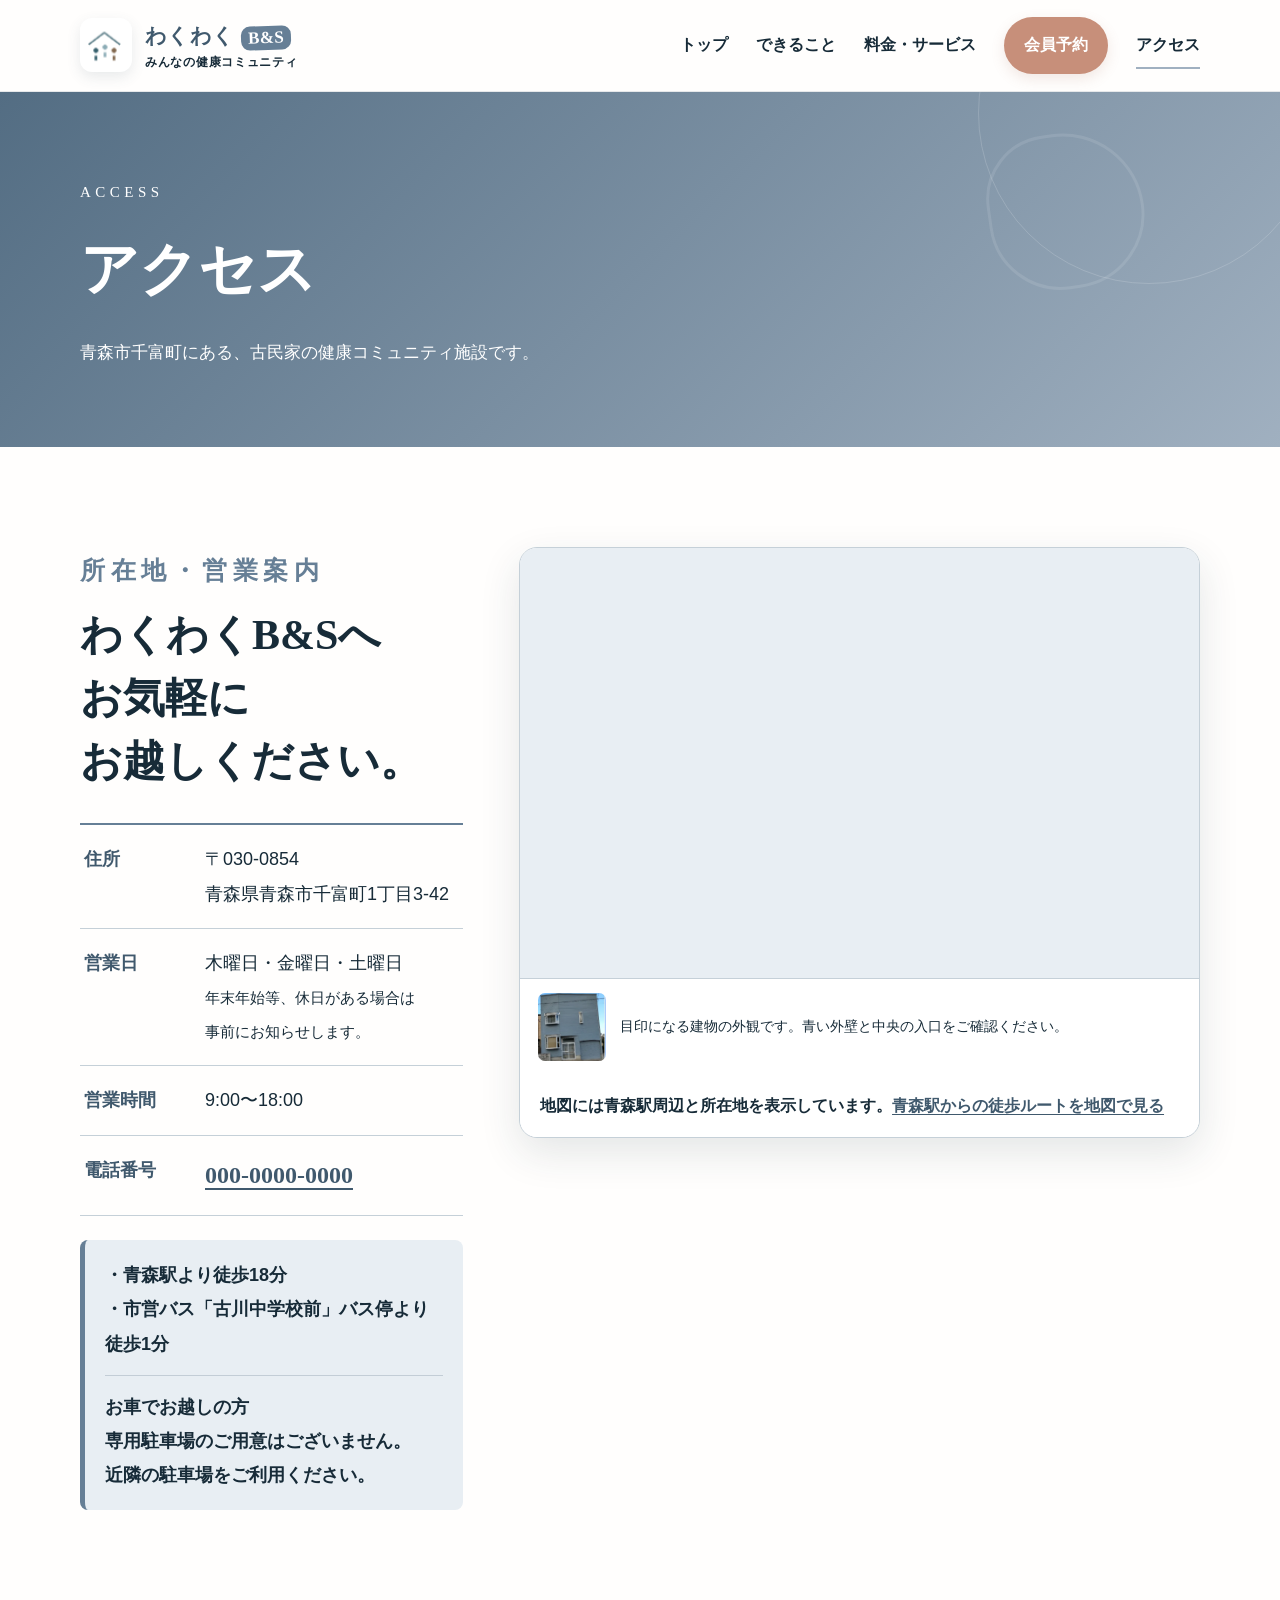
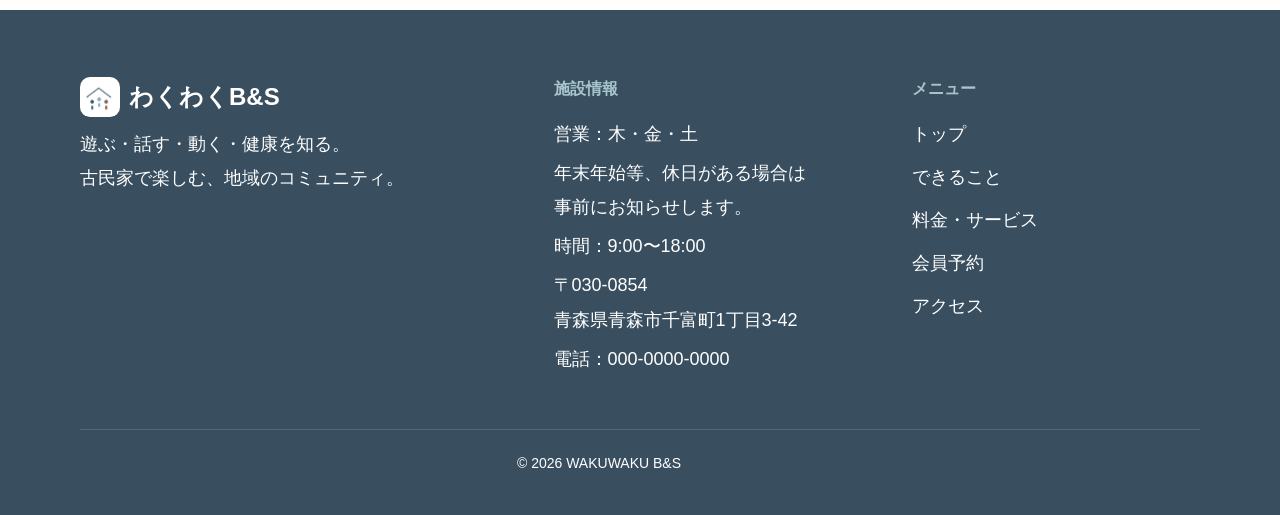
==== commit 9817927a: "v7" ====
--- a/access.html
+++ b/access.html
@@ -21,7 +21,7 @@
 					<dl class="access-info">
 						<div>
 							<dt>住所</dt>
-							<dd>〒030-0854　青森県青森市千富町（仮住所）</dd>
+							<dd>〒030-0854　青森県青森市千富町1丁目3-42</dd>
 						</div>
 						<div>
 							<dt>営業日</dt>
@@ -42,8 +42,16 @@
 						<p><strong>お車でお越しの方</strong><br>専用駐車場のご用意はございません。近隣の駐車場をご利用ください。
 						</p></div>
 				</div>
-				<figure class="access-map"><img src="images/access-map-v2.webp"
-				                                alt="わくわくB&Sの仮案内図。青森駅方面、古川中学校前バス停、コンビニ、公園を目印として表示">
+				<figure class="access-map">
+					<iframe title="青森駅と青森市千富町1丁目3-42周辺の地図"
+					        src="https://maps.google.com/maps?q=%E9%9D%92%E6%A3%AE%E7%9C%8C%E9%9D%92%E6%A3%AE%E5%B8%82%E5%8D%83%E5%AF%8C%E7%94%BA1%E4%B8%81%E7%9B%AE3-42&amp;z=14&amp;output=embed"
+					        loading="lazy" referrerpolicy="no-referrer-when-downgrade"></iframe>
+					<div class="building-reference"><img src="images/building.webp" alt="建物の外観"><span>目印になる建物の外観です。青い外壁と中央の入口をご確認ください。</span>
+					</div>
+					<figcaption>地図には青森駅周辺と所在地を表示しています。<a
+							href="https://www.google.com/maps/dir/?api=1&amp;origin=%E9%9D%92%E6%A3%AE%E9%A7%85&amp;destination=%E9%9D%92%E6%A3%AE%E7%9C%8C%E9%9D%92%E6%A3%AE%E5%B8%82%E5%8D%83%E5%AF%8C%E7%94%BA1%E4%B8%81%E7%9B%AE3-42&amp;travelmode=walking"
+							target="_blank" rel="noopener noreferrer">青森駅からの徒歩ルートを地図で見る</a>
+					</figcaption>
 				</figure>
 			</section>
 		</main>
--- a/css/style.css
+++ b/css/style.css
@@ -1232,13 +1232,7 @@
     }
 }
 
-@media (prefers-reduced-motion: reduce) {
-    *, *::before, *::after {
-        scroll-behavior: auto !important;
-        transition: none !important;
-        animation: none !important
-    }
-}
+
 
 /* Ver.2 visual refinement: soft blue identity, readable type, gentle accents */
 :root {
@@ -1397,7 +1391,7 @@
 }
 
 .activity-cards span {
-    font-size: 40px
+    font-size: 30px
 }
 
 .activity-cards p {
@@ -2350,11 +2344,7 @@
     }
 }
 
-@media (prefers-reduced-motion: reduce) {
-    .hero-slide {
-        transition: none
-    }
-}
+
 
 /* News: click or keyboard activation only */
 .news-item{cursor:auto}
@@ -2365,3 +2355,24 @@
 .news-detail:not([hidden]){display:block}
 .news-detail:not([hidden]) p{padding-block:18px 22px}
 @media(max-width:640px){.news-summary{grid-template-columns:100px 1fr 44px}.news-toggle{grid-column:3;grid-row:1/3}}
+
+/* Fixed page-top button */
+.page-top{position:fixed;right:24px;bottom:24px;z-index:80;width:72px;height:72px;display:flex;flex-direction:column;align-items:center;justify-content:center;gap:1px;border:1px solid rgba(255,255,255,.85);border-radius:50%;background:var(--blue-dark);color:#fff;box-shadow:0 5px 16px rgba(22,55,70,.22);cursor:pointer;opacity:0;visibility:hidden;pointer-events:none;transform:translateY(10px);transition:opacity .25s ease,transform .25s ease,visibility .25s ease,bottom .25s ease}
+.page-top.is-visible{opacity:1;visibility:visible;pointer-events:auto;transform:translateY(0)}
+.page-top.over-footer{bottom:78px}
+.page-top:hover{opacity:.82}
+.page-top:focus-visible{outline:3px solid var(--accent);outline-offset:4px}
+.page-top-arrow{width:25px;height:25px;border-top:5px solid currentColor;border-left:5px solid currentColor;transform:translateY(7px) rotate(45deg)}
+.page-top-label{font:400 19px/1 Arial,sans-serif;letter-spacing:.04em}
+.site-footer .copyright{padding-right:82px}
+/* Keep the current page marker visible on the reservation link. */
+.global-nav .header-reserve[aria-current="page"]::after{display:block;left:14px;right:14px;bottom:6px;background:#fff}
+@media(max-width:960px){.global-nav .header-reserve[aria-current="page"]::after{bottom:4px}}
+@media(max-width:640px){.page-top{right:12px;bottom:16px;width:56px;height:56px}.page-top.over-footer{bottom:70px}.page-top-arrow{width:19px;height:19px;border-width:4px;transform:translateY(5px) rotate(45deg)}.page-top-label{font-size:14px}.site-footer .copyright{padding-right:62px}.global-nav .header-reserve[aria-current="page"]{outline:2px solid var(--blue-deep);outline-offset:-2px}}
+/* A searchable map preserves street geography and station context. */
+.access-map iframe{width:100%;height:430px;border:0;display:block;background:var(--blue-pale)}
+.building-reference{display:flex;align-items:center;gap:14px;padding:14px 18px;background:#fff;border-top:1px solid var(--line)}
+.building-reference img{width:68px;height:68px;object-fit:cover;border-radius:7px;flex:none}
+.building-reference span{font-size:14px;line-height:1.55}
+.access-map figcaption a{text-decoration:underline;text-underline-offset:3px;color:var(--blue-deep)}
+@media(max-width:640px){.access-map iframe{height:330px}.building-reference img{width:60px;height:60px}}
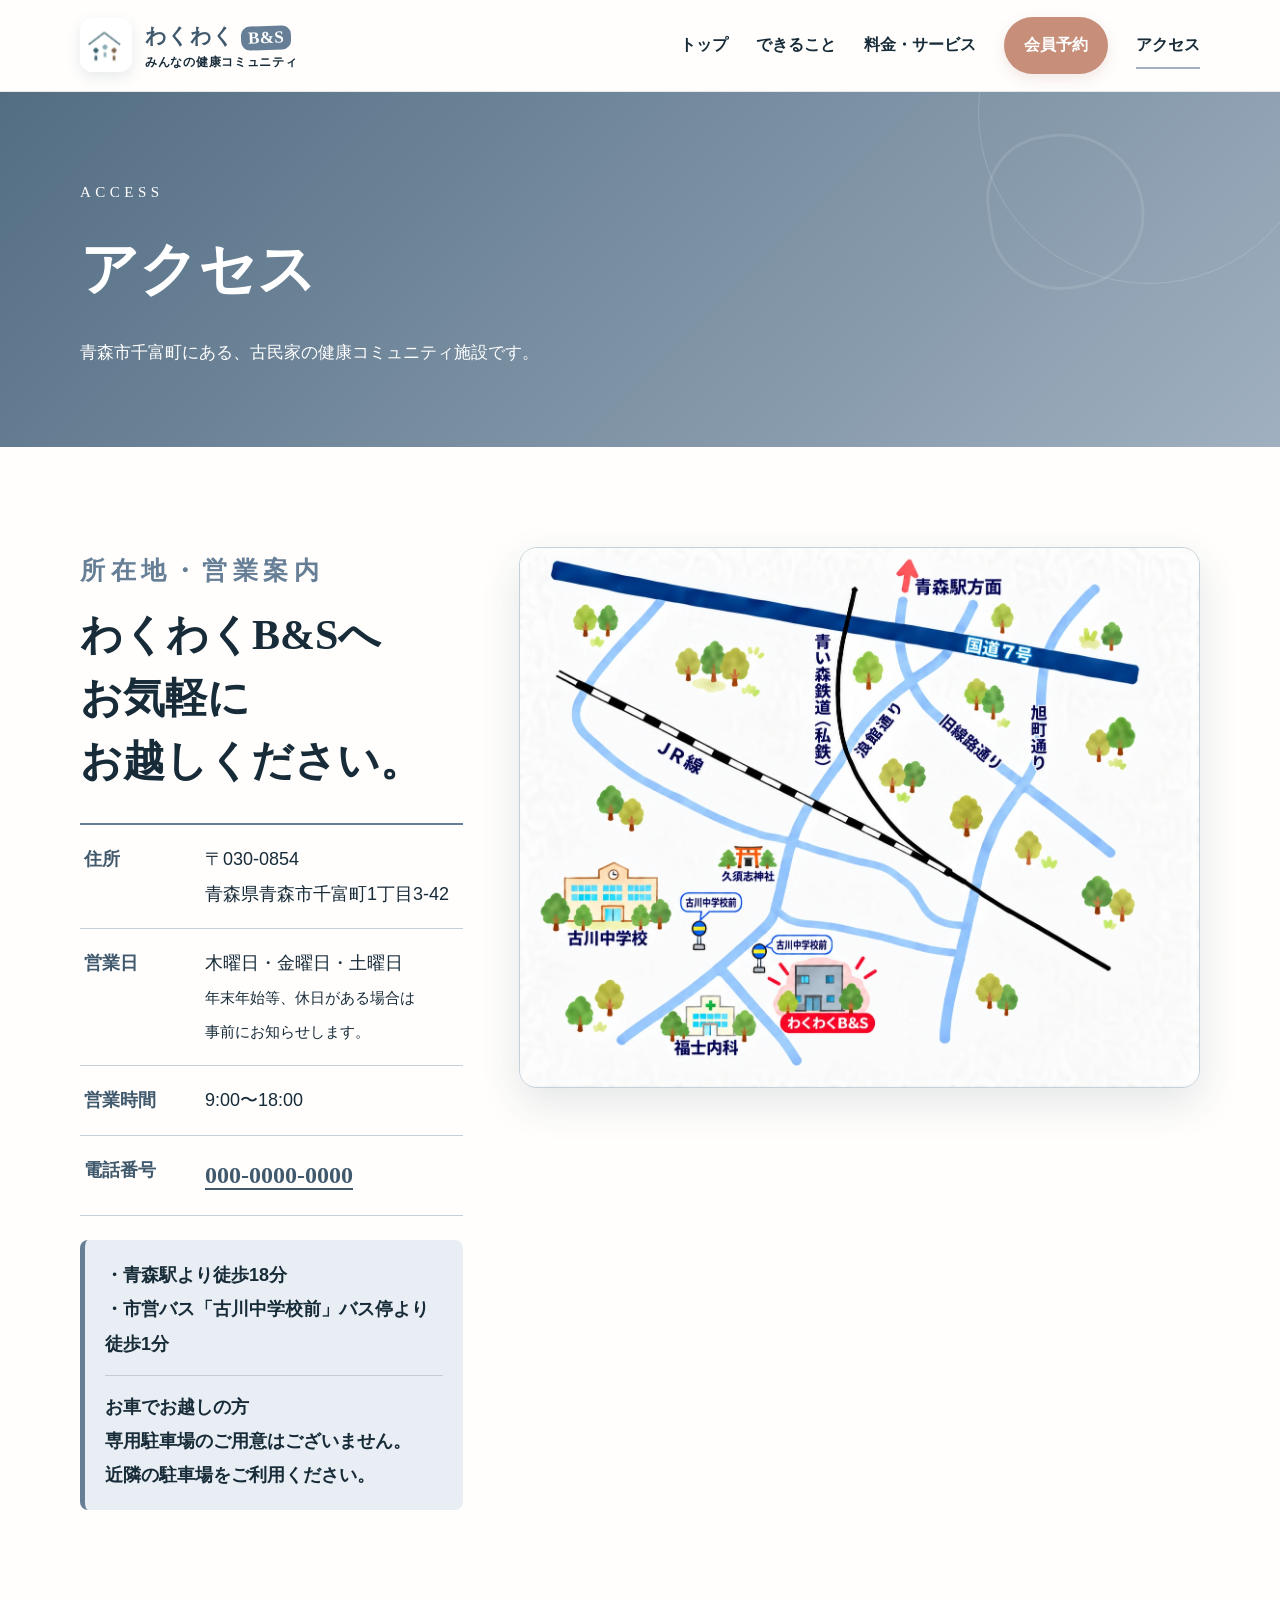
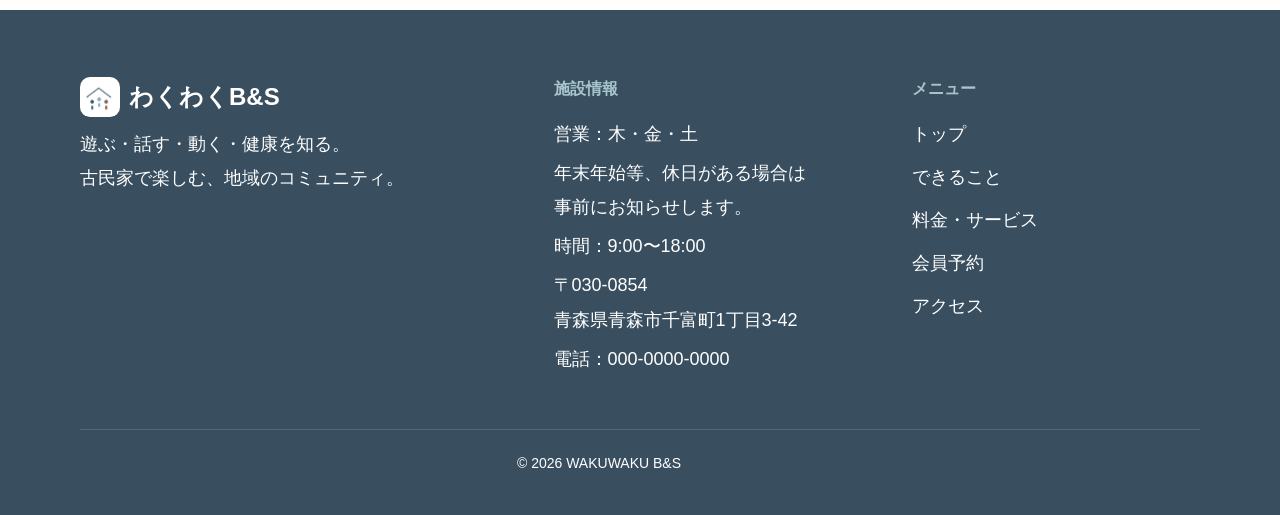
==== commit bf791eea: "v8" ====
--- a/access.html
+++ b/access.html
@@ -1,61 +1,10 @@
-<!doctype html>
-<html lang="ja">
-	<head>
-		<meta charset="utf-8">
-		<meta name="viewport" content="width=device-width,initial-scale=1">
-		<meta name="description" content="わくわくB&Sへのアクセス、所在地、営業日時のご案内。">
-		<title>アクセス｜わくわくB&S</title>
-		<link rel="icon" type="image/png" href="images/logo.png">
-		<link rel="stylesheet" href="css/style.css">
-	</head>
-	<body data-page="access"><a class="skip-link" href="#main">本文へ移動</a>
-		<header id="siteHeader"></header>
-		<main id="main">
-			<section class="page-hero">
-				<div class="wrap"><p>ACCESS</p>
-					<h1>アクセス</h1><span>青森市千富町にある、古民家の健康コミュニティ施設です。</span></div>
-			</section>
-			<section class="section wrap access-layout">
-				<div class="access-copy"><p class="eyebrow">所在地・営業案内</p>
-					<h2>わくわくB&Sへ<br>お気軽にお越しください。</h2>
-					<dl class="access-info">
-						<div>
-							<dt>住所</dt>
-							<dd>〒030-0854　青森県青森市千富町1丁目3-42</dd>
-						</div>
-						<div>
-							<dt>営業日</dt>
-							<dd>
-								木曜日・金曜日・土曜日<br><small>年末年始等、休日がある場合は事前にお知らせします。</small>
-							</dd>
-						</div>
-						<div>
-							<dt>営業時間</dt>
-							<dd>9:00〜18:00</dd>
-						</div>
-						<div>
-							<dt>電話番号</dt>
-							<dd><a class="access-phone" href="tel:0000000000">000-0000-0000</a></dd>
-						</div>
-					</dl>
-					<div class="access-note"><p>・青森駅より徒歩18分<br>・市営バス「古川中学校前」バス停より徒歩1分</p>
-						<p><strong>お車でお越しの方</strong><br>専用駐車場のご用意はございません。近隣の駐車場をご利用ください。
-						</p></div>
-				</div>
-				<figure class="access-map">
-					<iframe title="青森駅と青森市千富町1丁目3-42周辺の地図"
-					        src="https://maps.google.com/maps?q=%E9%9D%92%E6%A3%AE%E7%9C%8C%E9%9D%92%E6%A3%AE%E5%B8%82%E5%8D%83%E5%AF%8C%E7%94%BA1%E4%B8%81%E7%9B%AE3-42&amp;z=14&amp;output=embed"
-					        loading="lazy" referrerpolicy="no-referrer-when-downgrade"></iframe>
-					<div class="building-reference"><img src="images/building.webp" alt="建物の外観"><span>目印になる建物の外観です。青い外壁と中央の入口をご確認ください。</span>
-					</div>
-					<figcaption>地図には青森駅周辺と所在地を表示しています。<a
-							href="https://www.google.com/maps/dir/?api=1&amp;origin=%E9%9D%92%E6%A3%AE%E9%A7%85&amp;destination=%E9%9D%92%E6%A3%AE%E7%9C%8C%E9%9D%92%E6%A3%AE%E5%B8%82%E5%8D%83%E5%AF%8C%E7%94%BA1%E4%B8%81%E7%9B%AE3-42&amp;travelmode=walking"
-							target="_blank" rel="noopener noreferrer">青森駅からの徒歩ルートを地図で見る</a>
-					</figcaption>
-				</figure>
-			</section>
-		</main>
-		<footer id="siteFooter"></footer>
-		<script src="js/main.js"></script>
-	</body>
-</html>
+<!doctype html><html lang="ja"><head><meta charset="utf-8"><meta name="viewport" content="width=device-width,initial-scale=1"><meta name="description" content="わくわくB&Sへのアクセス、所在地、営業日時のご案内。"><title>アクセス｜わくわくB&S</title><link rel="icon" type="image/png" href="images/logo.png"><link rel="stylesheet" href="css/style.css"></head><body data-page="access"><a class="skip-link" href="#main">本文へ移動</a><header id="siteHeader"></header><main id="main">
+  <section class="page-hero"><div class="wrap"><p>ACCESS</p><h1>アクセス</h1><span>青森市千富町にある、古民家の健康コミュニティ施設です。</span></div></section>
+  <section class="section wrap access-layout">
+    <div class="access-copy"><p class="eyebrow">所在地・営業案内</p><h2>わくわくB&Sへ<br>お気軽にお越しください。</h2>
+      <dl class="access-info"><div><dt>住所</dt><dd>〒030-0854　青森県青森市千富町1丁目3-42</dd></div><div><dt>営業日</dt><dd>木曜日・金曜日・土曜日<br><small>年末年始等、休日がある場合は事前にお知らせします。</small></dd></div><div><dt>営業時間</dt><dd>9:00〜18:00</dd></div><div><dt>電話番号</dt><dd><a class="access-phone" href="tel:0000000000">000-0000-0000</a></dd></div></dl>
+      <div class="access-note"><p>・青森駅より徒歩18分<br>・市営バス「古川中学校前」バス停より徒歩1分</p><p><strong>お車でお越しの方</strong><br>専用駐車場のご用意はございません。近隣の駐車場をご利用ください。</p></div>
+    </div>
+    <figure class="access-map"><img src="images/access-map-v2.webp" alt="わくわくB&amp;S周辺のイラスト地図。古川中学校前バス停から施設までの位置関係を示しています。" width="1407" height="1118"></figure>
+  </section>
+</main><footer id="siteFooter"></footer><script src="js/main.js"></script></body></html>
--- a/css/style.css
+++ b/css/style.css
@@ -1884,14 +1884,6 @@
     height: auto
 }
 
-.access-map figcaption {
-    padding: 16px 20px;
-    font-size: 16px;
-    font-weight: 700;
-    color: var(--ink);
-    background: #fff
-}
-
 @media (max-width: 960px) {
     .access-layout {
         grid-template-columns:1fr
@@ -2369,10 +2361,3 @@
 .global-nav .header-reserve[aria-current="page"]::after{display:block;left:14px;right:14px;bottom:6px;background:#fff}
 @media(max-width:960px){.global-nav .header-reserve[aria-current="page"]::after{bottom:4px}}
 @media(max-width:640px){.page-top{right:12px;bottom:16px;width:56px;height:56px}.page-top.over-footer{bottom:70px}.page-top-arrow{width:19px;height:19px;border-width:4px;transform:translateY(5px) rotate(45deg)}.page-top-label{font-size:14px}.site-footer .copyright{padding-right:62px}.global-nav .header-reserve[aria-current="page"]{outline:2px solid var(--blue-deep);outline-offset:-2px}}
-/* A searchable map preserves street geography and station context. */
-.access-map iframe{width:100%;height:430px;border:0;display:block;background:var(--blue-pale)}
-.building-reference{display:flex;align-items:center;gap:14px;padding:14px 18px;background:#fff;border-top:1px solid var(--line)}
-.building-reference img{width:68px;height:68px;object-fit:cover;border-radius:7px;flex:none}
-.building-reference span{font-size:14px;line-height:1.55}
-.access-map figcaption a{text-decoration:underline;text-underline-offset:3px;color:var(--blue-deep)}
-@media(max-width:640px){.access-map iframe{height:330px}.building-reference img{width:60px;height:60px}}
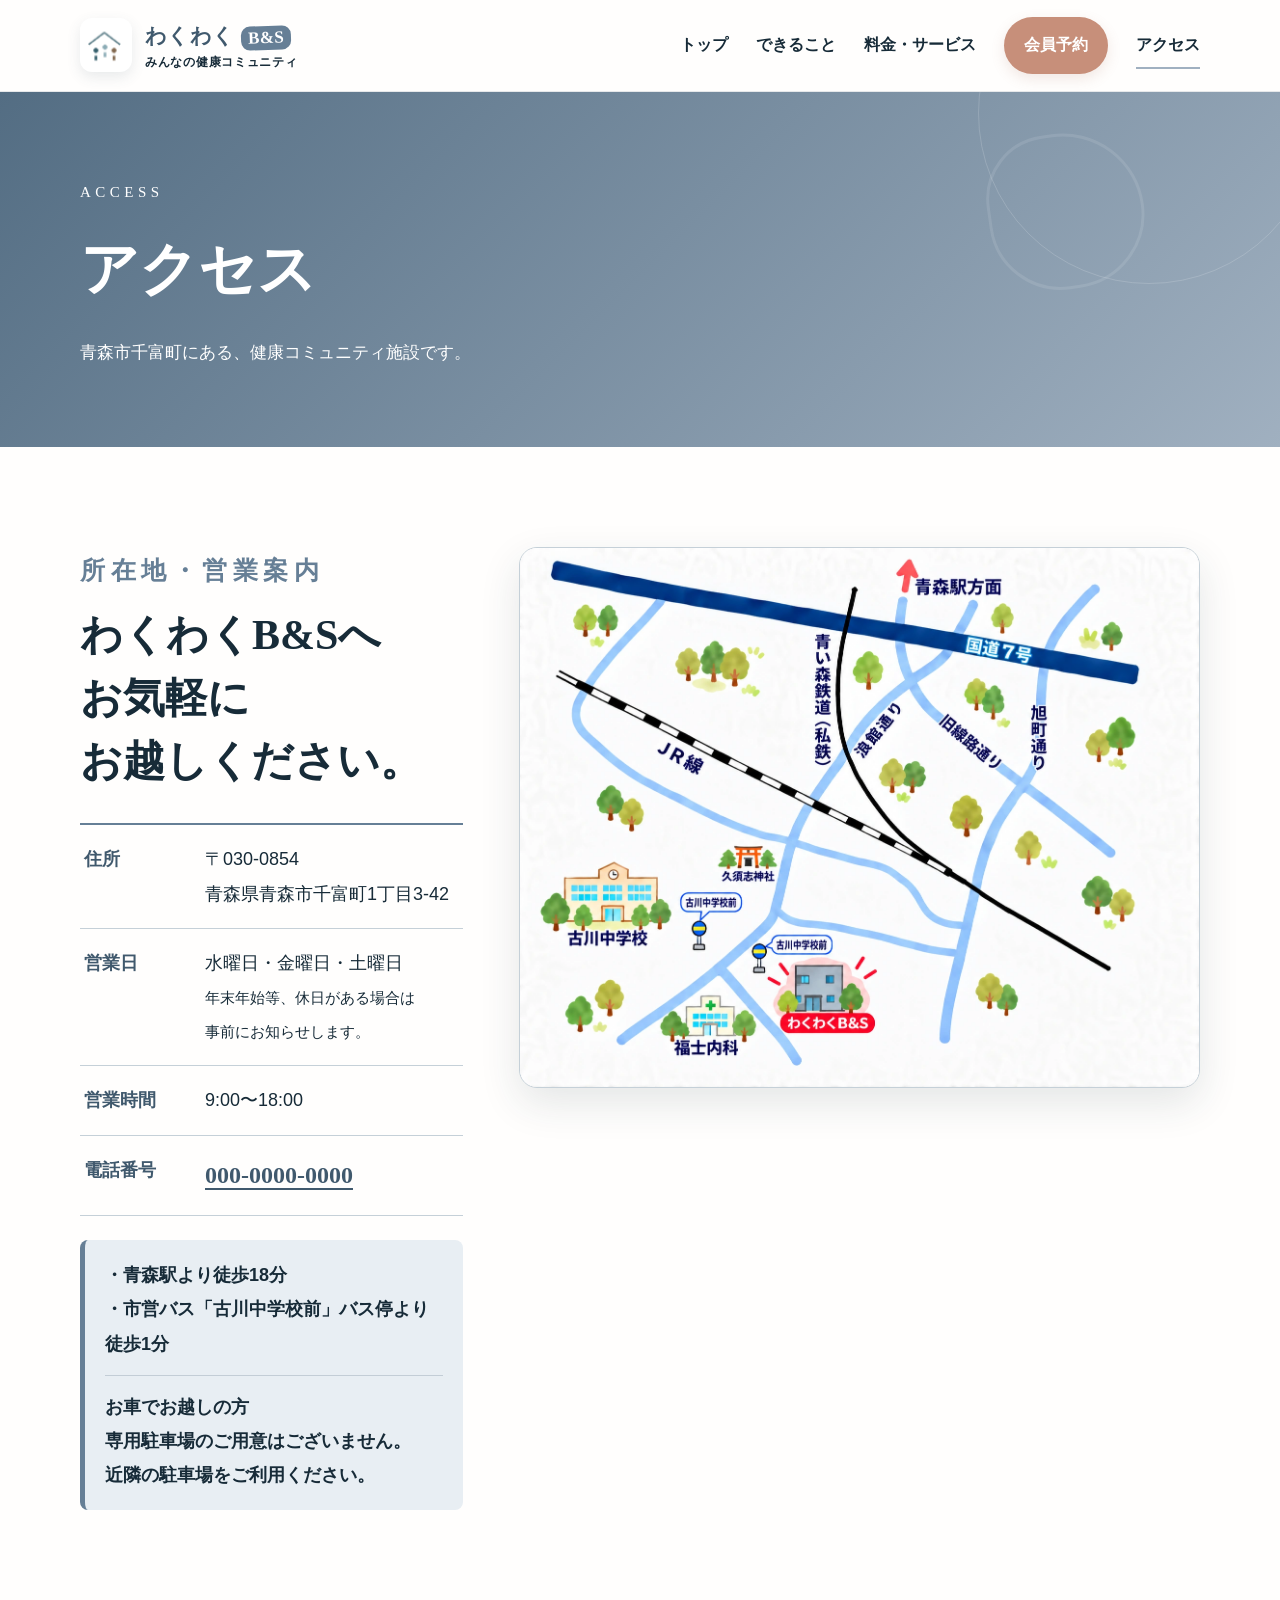
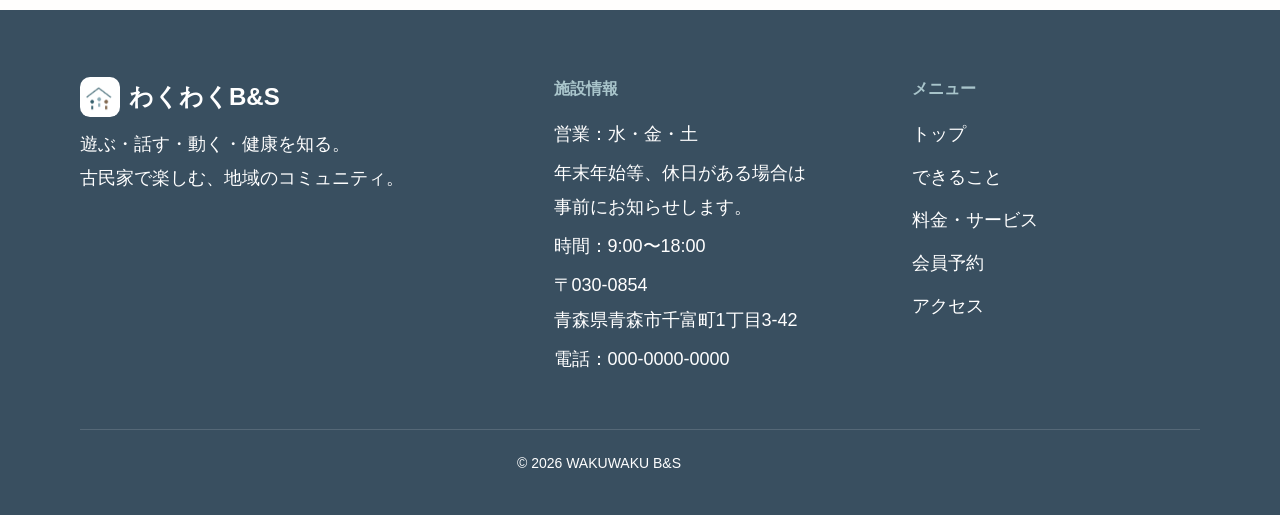
==== commit 8a408322: "v10" ====
--- a/access.html
+++ b/access.html
@@ -1,8 +1,8 @@
 <!doctype html><html lang="ja"><head><meta charset="utf-8"><meta name="viewport" content="width=device-width,initial-scale=1"><meta name="description" content="わくわくB&Sへのアクセス、所在地、営業日時のご案内。"><title>アクセス｜わくわくB&S</title><link rel="icon" type="image/png" href="images/logo.png"><link rel="stylesheet" href="css/style.css"></head><body data-page="access"><a class="skip-link" href="#main">本文へ移動</a><header id="siteHeader"></header><main id="main">
-  <section class="page-hero"><div class="wrap"><p>ACCESS</p><h1>アクセス</h1><span>青森市千富町にある、古民家の健康コミュニティ施設です。</span></div></section>
+  <section class="page-hero"><div class="wrap"><p>ACCESS</p><h1>アクセス</h1><span>青森市千富町にある、健康コミュニティ施設です。</span></div></section>
   <section class="section wrap access-layout">
     <div class="access-copy"><p class="eyebrow">所在地・営業案内</p><h2>わくわくB&Sへ<br>お気軽にお越しください。</h2>
-      <dl class="access-info"><div><dt>住所</dt><dd>〒030-0854　青森県青森市千富町1丁目3-42</dd></div><div><dt>営業日</dt><dd>木曜日・金曜日・土曜日<br><small>年末年始等、休日がある場合は事前にお知らせします。</small></dd></div><div><dt>営業時間</dt><dd>9:00〜18:00</dd></div><div><dt>電話番号</dt><dd><a class="access-phone" href="tel:0000000000">000-0000-0000</a></dd></div></dl>
+      <dl class="access-info"><div><dt>住所</dt><dd>〒030-0854　青森県青森市千富町1丁目3-42</dd></div><div><dt>営業日</dt><dd>水曜日・金曜日・土曜日<br><small>年末年始等、休日がある場合は事前にお知らせします。</small></dd></div><div><dt>営業時間</dt><dd>9:00〜18:00</dd></div><div><dt>電話番号</dt><dd><a class="access-phone" href="tel:0000000000">000-0000-0000</a></dd></div></dl>
       <div class="access-note"><p>・青森駅より徒歩18分<br>・市営バス「古川中学校前」バス停より徒歩1分</p><p><strong>お車でお越しの方</strong><br>専用駐車場のご用意はございません。近隣の駐車場をご利用ください。</p></div>
     </div>
     <figure class="access-map"><img src="images/access-map-v2.webp" alt="わくわくB&amp;S周辺のイラスト地図。古川中学校前バス停から施設までの位置関係を示しています。" width="1407" height="1118"></figure>
--- a/css/style.css
+++ b/css/style.css
@@ -671,10 +671,21 @@
 
 .price-grid {
     display: grid;
-    grid-template-columns:repeat(3, 1fr);
+    grid-template-columns:repeat(4, minmax(0, 1fr));
     gap: 20px;
     align-items: stretch;
     margin-bottom: 28px
+}
+
+.monthly-pass {
+    border-color: var(--blue) !important;
+    background: var(--blue-pale) !important
+}
+
+.monthly-price {
+    margin: 22px 0 0;
+    padding-top: 18px;
+    border-top: 1px solid var(--line)
 }
 
 .price-grid article {
@@ -722,6 +733,34 @@
 .price-grid small {
     font-family: inherit;
     font-size: 16px
+}
+
+.price-tier {
+    display: grid;
+    gap: 10px;
+    margin: 22px 0 0
+}
+
+.price-tier > div {
+    display: flex;
+    justify-content: space-between;
+    align-items: baseline;
+    gap: 18px;
+    padding-top: 10px;
+    border-top: 1px solid var(--line)
+}
+
+.price-tier dt {
+    font-size: 16px;
+    font-weight: 700;
+    color: var(--ink)
+}
+
+.price-tier dd {
+    margin: 0;
+    color: var(--blue-dark);
+    font-size: 22px;
+    font-weight: 800
 }
 
 .member-card {
@@ -1044,8 +1083,12 @@
         gap: 40px
     }
 
-    .activity-cards, .price-grid {
+    .activity-cards {
         grid-template-columns:1fr
+    }
+
+    .price-grid {
+        grid-template-columns:repeat(2, minmax(0, 1fr))
     }
 
     .price-grid article.recommended {
@@ -2060,6 +2103,56 @@
     font-size: 19px
 }
 
+.price-guide {
+    display: grid;
+    grid-template-columns:repeat(2, minmax(0, 1fr));
+    gap: 20px;
+    margin-top: 26px
+}
+
+.price-guide section {
+    padding: 28px;
+    border: 1px solid var(--line);
+    border-radius: var(--radius);
+    background: #fff
+}
+
+.price-guide h2 {
+    margin: 0 0 16px;
+    color: var(--blue-deep);
+    font-size: 24px
+}
+
+.price-guide ul {
+    margin: 0;
+    padding-left: 1.35em
+}
+
+.price-guide li {
+    margin-top: 10px;
+    font-size: 17px;
+    line-height: 1.85
+}
+
+.price-guide li:first-child {
+    margin-top: 0
+}
+
+.price-guide .example {
+    display: block;
+    margin-top: 4px;
+    font-size: 15px
+}
+
+.price-guide .registration-fee {
+    padding: 12px 16px;
+    border-left: 5px solid var(--blue-dark);
+    border-radius: 6px;
+    background: var(--blue-pale);
+    color: var(--blue-deep);
+    font-size: 20px
+}
+
 .footer-tax {
     text-align: center;
     margin: 38px 0 0 !important;
@@ -2113,7 +2206,17 @@
     }
 }
 
+@media (max-width: 820px) {
+    .price-guide {
+        grid-template-columns:1fr
+    }
+}
+
 @media (max-width: 640px) {
+    .price-grid {
+        grid-template-columns:1fr
+    }
+
     .header-inner {
         padding-bottom: 10px
     }
@@ -2277,9 +2380,9 @@
 
 .price-tax {
     text-align: right;
-    font-size: 14px;
-    margin: 12px 0 0;
-    color: var(--muted)
+    font-size: 16px;
+    margin: -12px 0 0;
+    color: var(--ink)
 }
 
 @media (max-width: 960px) {
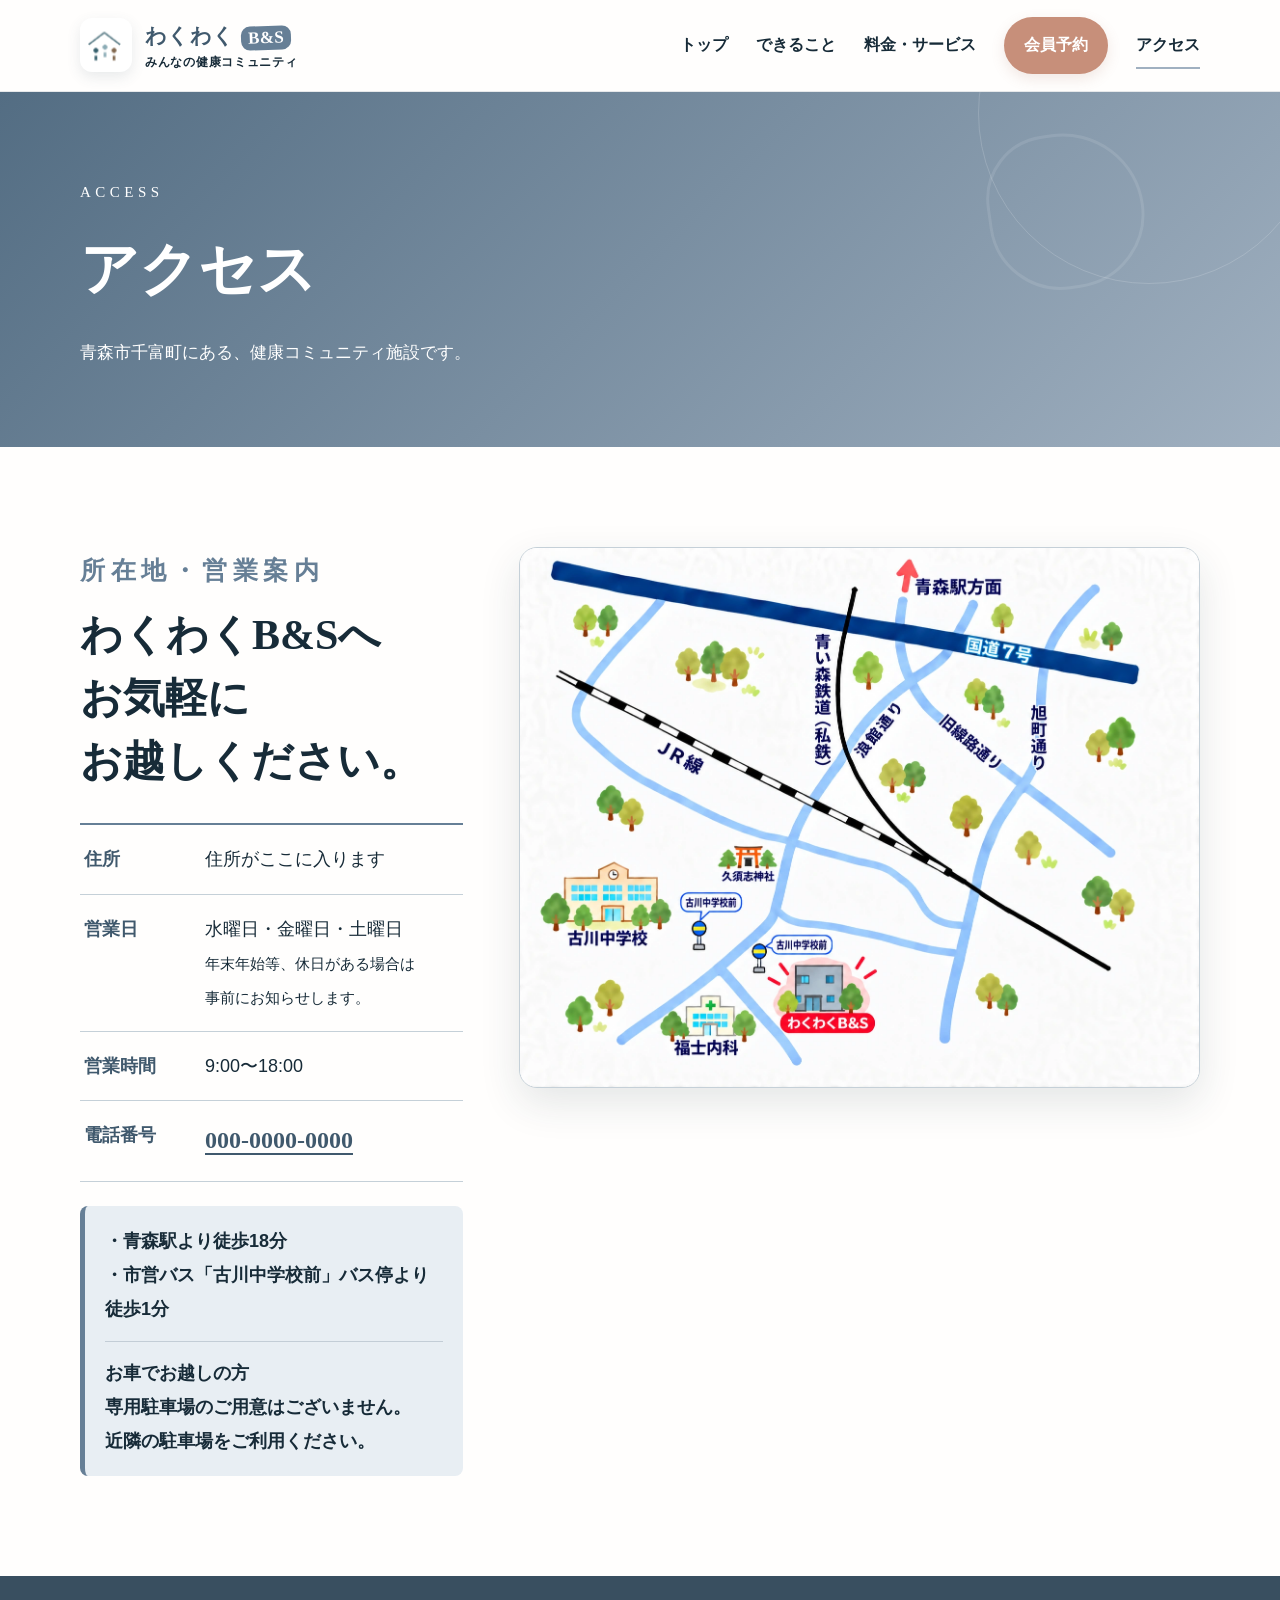
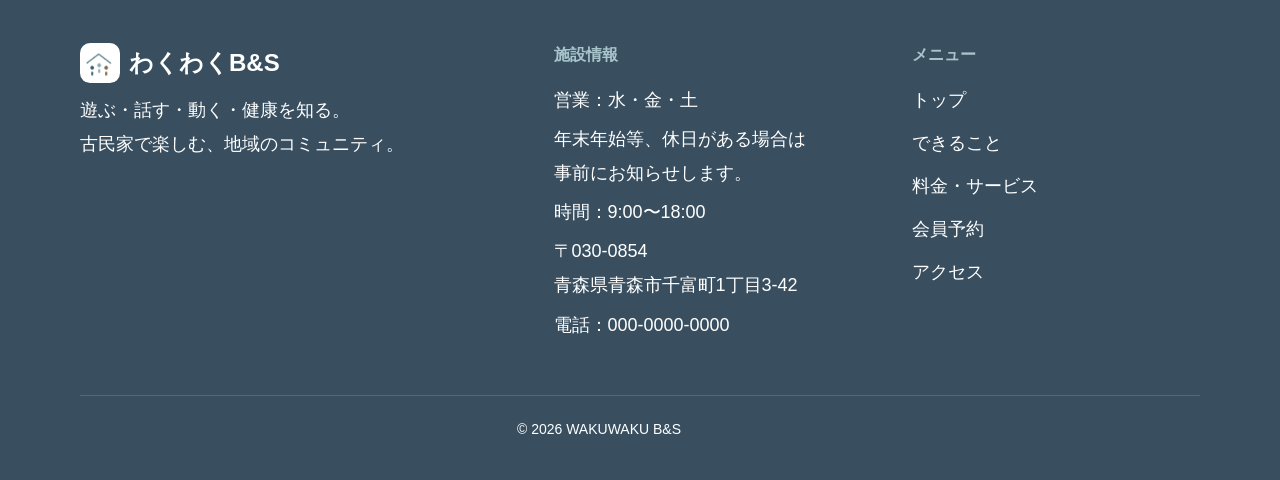
==== commit 445d827d: "v11" ====
--- a/access.html
+++ b/access.html
@@ -1,10 +1,53 @@
-<!doctype html><html lang="ja"><head><meta charset="utf-8"><meta name="viewport" content="width=device-width,initial-scale=1"><meta name="description" content="わくわくB&Sへのアクセス、所在地、営業日時のご案内。"><title>アクセス｜わくわくB&S</title><link rel="icon" type="image/png" href="images/logo.png"><link rel="stylesheet" href="css/style.css"></head><body data-page="access"><a class="skip-link" href="#main">本文へ移動</a><header id="siteHeader"></header><main id="main">
-  <section class="page-hero"><div class="wrap"><p>ACCESS</p><h1>アクセス</h1><span>青森市千富町にある、健康コミュニティ施設です。</span></div></section>
-  <section class="section wrap access-layout">
-    <div class="access-copy"><p class="eyebrow">所在地・営業案内</p><h2>わくわくB&Sへ<br>お気軽にお越しください。</h2>
-      <dl class="access-info"><div><dt>住所</dt><dd>〒030-0854　青森県青森市千富町1丁目3-42</dd></div><div><dt>営業日</dt><dd>水曜日・金曜日・土曜日<br><small>年末年始等、休日がある場合は事前にお知らせします。</small></dd></div><div><dt>営業時間</dt><dd>9:00〜18:00</dd></div><div><dt>電話番号</dt><dd><a class="access-phone" href="tel:0000000000">000-0000-0000</a></dd></div></dl>
-      <div class="access-note"><p>・青森駅より徒歩18分<br>・市営バス「古川中学校前」バス停より徒歩1分</p><p><strong>お車でお越しの方</strong><br>専用駐車場のご用意はございません。近隣の駐車場をご利用ください。</p></div>
-    </div>
-    <figure class="access-map"><img src="images/access-map-v2.webp" alt="わくわくB&amp;S周辺のイラスト地図。古川中学校前バス停から施設までの位置関係を示しています。" width="1407" height="1118"></figure>
-  </section>
-</main><footer id="siteFooter"></footer><script src="js/main.js"></script></body></html>
+<!doctype html>
+<html lang="ja">
+	<head>
+		<meta charset="utf-8">
+		<meta name="viewport" content="width=device-width,initial-scale=1">
+		<meta name="description" content="わくわくB&Sへのアクセス、所在地、営業日時のご案内。">
+		<title>アクセス｜わくわくB&S</title>
+		<link rel="icon" type="image/png" href="images/logo.png">
+		<link rel="stylesheet" href="css/style.css">
+	</head>
+	<body data-page="access"><a class="skip-link" href="#main">本文へ移動</a>
+		<header id="siteHeader"></header>
+		<main id="main">
+			<section class="page-hero">
+				<div class="wrap"><p>ACCESS</p>
+					<h1>アクセス</h1><span>青森市千富町にある、健康コミュニティ施設です。</span></div>
+			</section>
+			<section class="section wrap access-layout">
+				<div class="access-copy"><p class="eyebrow">所在地・営業案内</p>
+					<h2>わくわくB&Sへ<br>お気軽にお越しください。</h2>
+					<dl class="access-info">
+						<div>
+							<dt>住所</dt>
+							<dd>住所がここに入ります</dd>
+						</div>
+						<div>
+							<dt>営業日</dt>
+							<dd>
+								水曜日・金曜日・土曜日<br><small>年末年始等、休日がある場合は事前にお知らせします。</small>
+							</dd>
+						</div>
+						<div>
+							<dt>営業時間</dt>
+							<dd>9:00〜18:00</dd>
+						</div>
+						<div>
+							<dt>電話番号</dt>
+							<dd><a class="access-phone" href="tel:0000000000">000-0000-0000</a></dd>
+						</div>
+					</dl>
+					<div class="access-note"><p>・青森駅より徒歩18分<br>・市営バス「古川中学校前」バス停より徒歩1分</p>
+						<p><strong>お車でお越しの方</strong><br>専用駐車場のご用意はございません。近隣の駐車場をご利用ください。
+						</p></div>
+				</div>
+				<figure class="access-map"><img src="images/access-map-v2.webp"
+				                                alt="わくわくB&amp;S周辺のイラスト地図。古川中学校前バス停から施設までの位置関係を示しています。"
+				                                width="1407" height="1118"></figure>
+			</section>
+		</main>
+		<footer id="siteFooter"></footer>
+		<script src="js/main.js"></script>
+	</body>
+</html>
